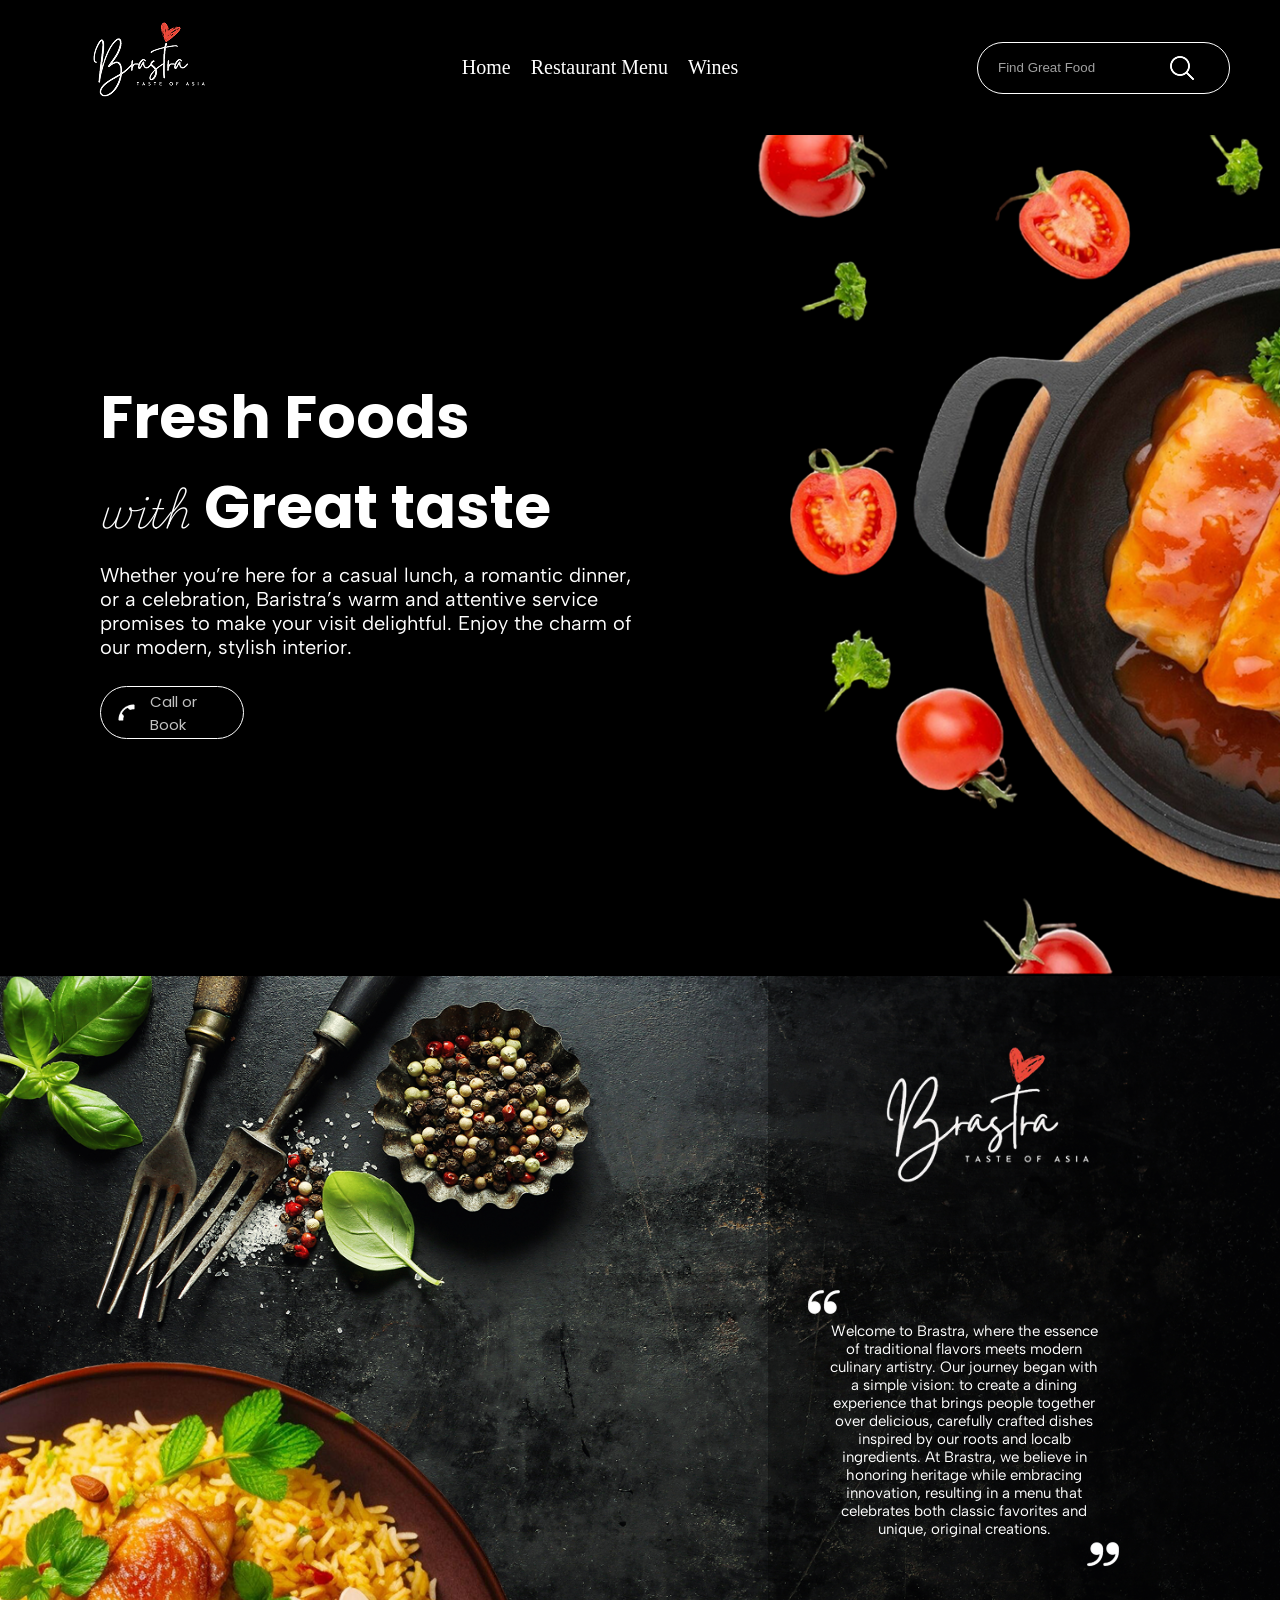
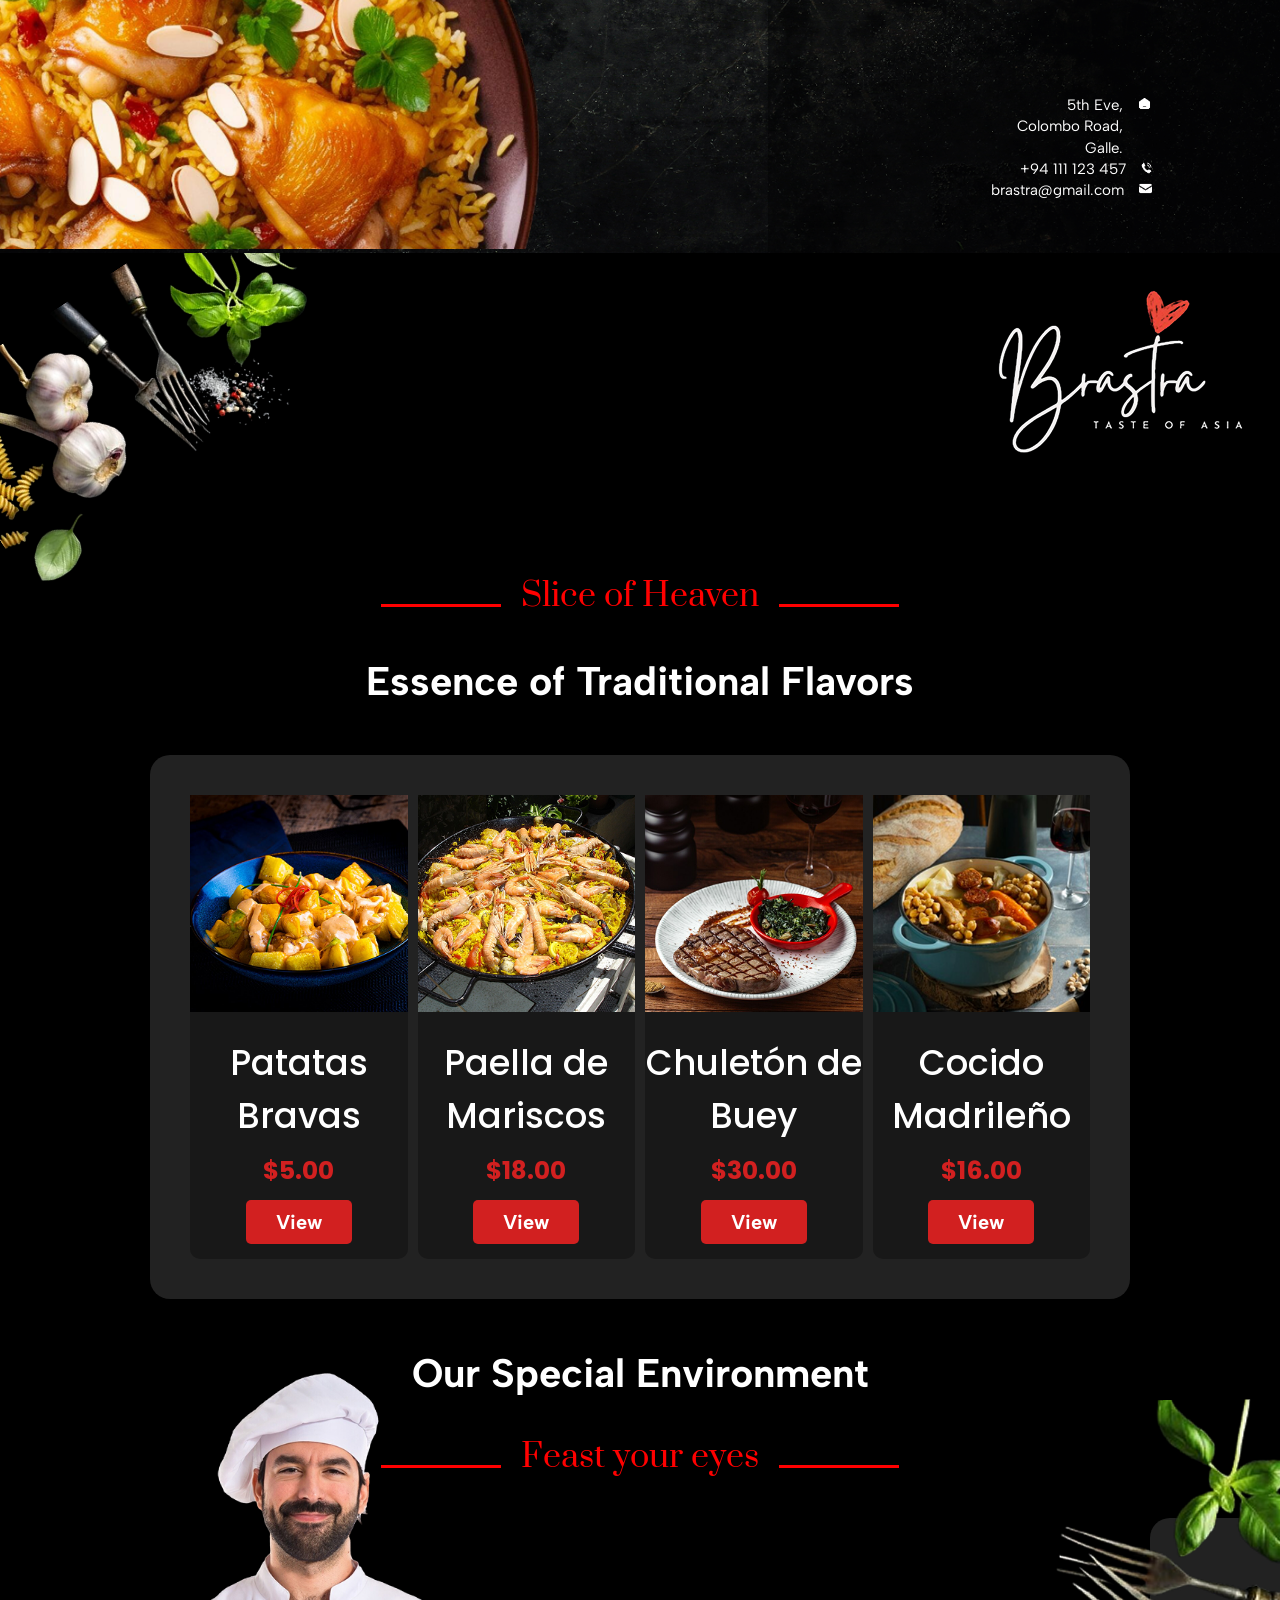
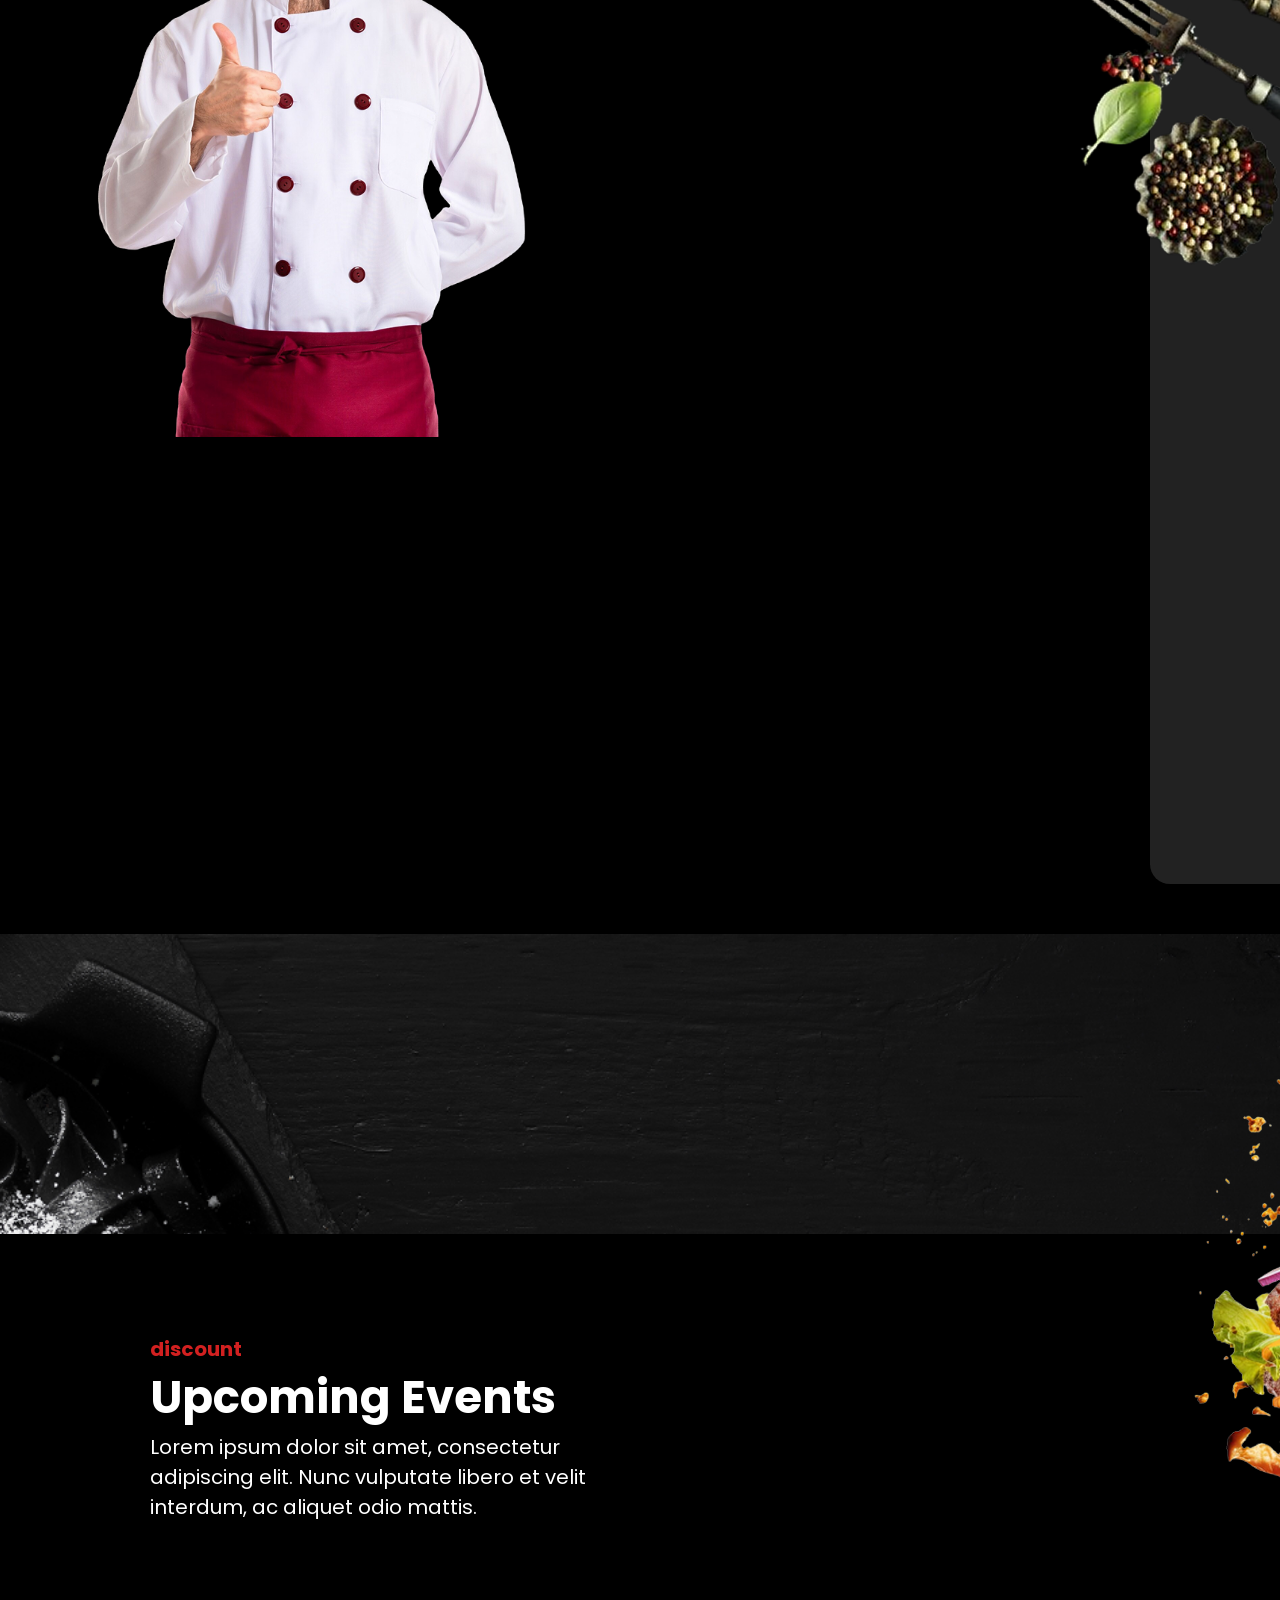
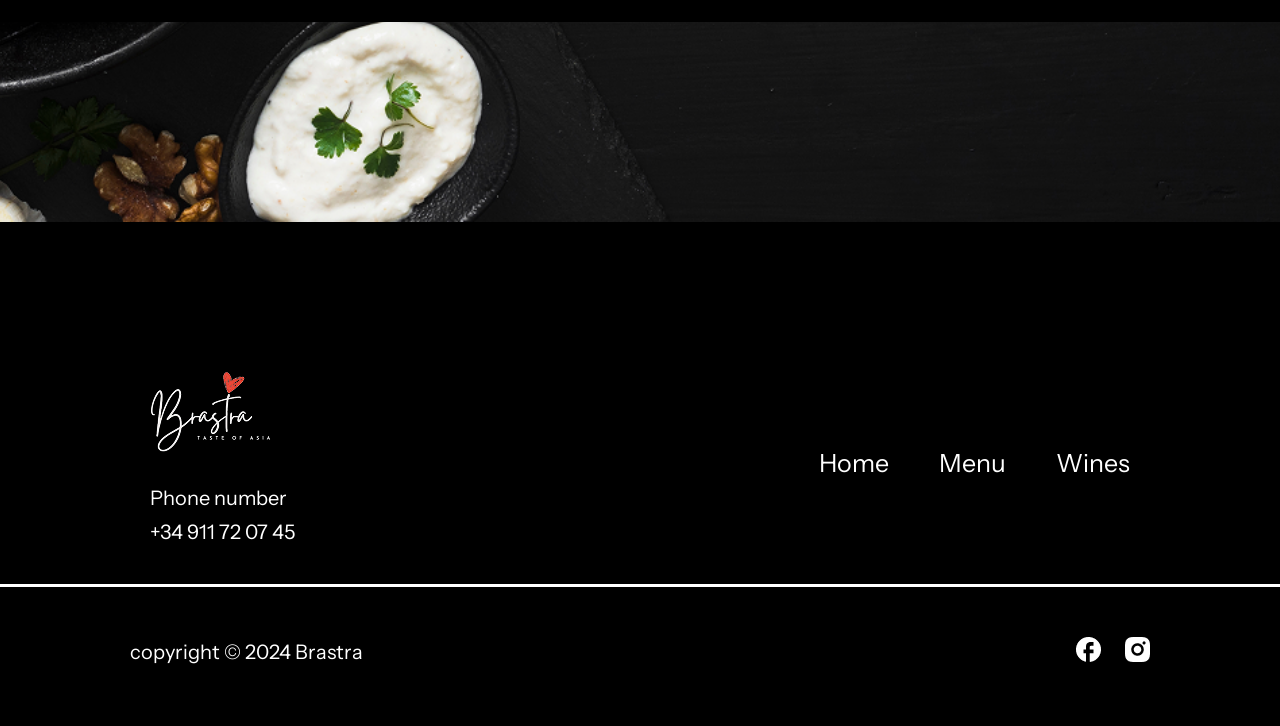
==== index.html @ cf6c3cc6 "4ftm" ====
<!DOCTYPE html>
<html lang="uk">

<head>
    <meta charset="UTF-8">
    <meta name="viewport" content="width=і, initial-scale=1.0">
    <link rel="preconnect" href="https://fonts.googleapis.com">
    <link rel="preconnect" href="https://fonts.gstatic.com" crossorigin>
    <link rel="preconnect" href="https://fonts.googleapis.com">
    <link rel="preconnect" href="https://fonts.gstatic.com" crossorigin>
    <link href="https://fonts.googleapis.com/css2?family=Playwrite+US+Trad:wght@100..400&display=swap" rel="stylesheet">
    <link
        href="https://fonts.googleapis.com/css2?family=Albert+Sans:ital,wght@0,100..900;1,100..900&family=Playwrite+US+Trad:wght@100..400&family=Poppins:ital,wght@0,100;0,200;0,300;0,400;0,500;0,600;0,700;0,800;0,900;1,100;1,200;1,300;1,400;1,500;1,600;1,700;1,800;1,900&display=swap"
        rel="stylesheet">
    <link rel="preconnect" href="https://fonts.googleapis.com">
    <link rel="preconnect" href="https://fonts.gstatic.com" crossorigin>
    <link href="https://fonts.googleapis.com/css2?family=Prata&display=swap" rel="stylesheet">
    <link rel="preconnect" href="https://fonts.googleapis.com">
    <link rel="preconnect" href="https://fonts.gstatic.com" crossorigin>
    <link href="https://fonts.googleapis.com/css2?family=Instrument+Sans:ital,wght@0,400..700;1,400..700&display=swap"
        rel="stylesheet">
    <link rel="stylesheet" href="stale/main.css">
    <title>Document</title>
</head>

<body>
    <div class="text-sm md:text-lg lg:text-4xl"></div>
    <header>
        <div class="header-box">
            <div class="header-logo">
                <a href="#"><img class="img" src="img/Brastra__2_-removebg-preview.1 1.png" alt="logo"> </a>
            </div>
            <div class="header-menu">
                <ul class="header-menu-list">
                    <li class="header-text"><a class="header-link" href="/index.html">Home</a></li>
                    <li class="header-text"><a class="header-link" href="/RestaurantMenu.html">Restaurant Menu</a></li>
                    <li class="header-text"><a class="header-link" href="/Wines.html">Wines</a></li>
                </ul>
            </div>
            <div class="">
                <div class="search-container">
                    <input type="text" class="search-input" placeholder="Find Great Food">
                    <button class="search-btn">
                        <img class="header-img" src="img/Search.png" alt="">
                </div>
            </div>
    </header>
    <section class="title-1">
        <div class="title-box">
            <div class="title-text">
                <h1 class="title-h">Fresh Foods
                    <br> <span class="span1 ">with</span> Great taste
                </h1>
                <p class="title-p">Whether you’re here for a casual lunch, a romantic dinner, or a celebration,
                    Baristra’s warm and attentive service promises to make your visit delightful. Enjoy the charm of our
                    modern, stylish interior. </p>
                <div class="title-btn">
                    <div class="title-bnt-1">
                        <img class="phon-img " src="img/Frame 12.png" alt="">
                        <a class="btn-link" href="#">Call or Book</a>
                    </div>
                </div>
            </div>
        </div>
    </section>
    <section class="title-2">
        <div class="title-full">
            <div class="title-img1">
                <img class="img-foto1" src="img/26bb7217-4c41-4205-9011-3e09e4242574 1.png" alt="">
            </div>
            <div class="title-text1">
                <div class="test">
                    <img class="img2" src="img/Brastra__2_-removebg-preview 2.png" alt="">
                    <div class="left-com">
                        <img class="img3" src="img/inverted-commas 1.png" alt="">
                    </div>
                    <p class="p3">Welcome to Brastra, where the essence <br> of traditional flavors meets modern <br>
                        culinary
                        artistry.
                        Our journey began with <br> a simple vision: to create a dining <br> experience that brings
                        people
                        together <br>
                        over
                        delicious, carefully crafted dishes <br> inspired by our roots and localb <br> ingredients. At
                        Brastra, we
                        believe
                        in <br> honoring heritage while embracing <br> innovation, resulting in a menu that <br>
                        celebrates both
                        classic
                        favorites and <br> unique, original creations.
                    </p>
                    <div class="rait-com">
                        <img class="img4" src="img/inverted-commas 2.png" alt="">
                    </div>
                </div>
                <div class="list-text-img">
                    <div class="link-li-box">
                        <div class="text-box">
                            <ul class="list-ul">
                                <li class="link-li">5th Eve,</li>
                                <li class="link-li">Colombo Road,</li>
                                <li class="link-li">Galle.</li>


                            </ul>
                        </div>
                        <div class="img-box"><img class="li-img" src="img/home (6) 1.png" alt="">


                        </div>
                    </div>
                    <div class="link-li-box1">
                        <div class="text-box1">
                            <ul class="list-ul1">
                                <li class="link-li">+94 111 123 457</li>
                            </ul>
                        </div>
                        <div class="img-box1"><img class="li-img" src="img/telephone-call (1) 1.png" alt="">
                        </div>
                    </div>
                    <div class="link-li-box2">
                        <div class="text-box2">
                            <ul class="list-ul2">
                                <li class="link-li">brastra@gmail.com</li>
                            </ul>
                        </div>
                        <div class="img-box2"><img class="li-img" src="img/email 1.png">
                        </div>
                    </div>
                </div>

            </div>
        </div>
        </div>
    </section>
    <section class="section2">
        <div class="top-img">
            <div class="left-img"><img class="img5" src="img/food-with-ingredients-removebg-preview 1.png" alt=""></div>
            <div class="rait-img"><img class="img6" src="img/Brastra__2_-removebg-preview 2.png" alt=""></div>
        </div>


        <div class="text-line">
            <div class="line1"></div>
            <div class="text-1">Slice of Heaven</div>
            <div class="line1"></div>
        </div>
        <h1 class="h2">Essence of Traditional Flavors</h1>
        <div class="box-full-manu">
            <div class="carts-1">
                <img class="cart-img" src="img/Menu Images.png" alt="">
                <p class="cart-p">Patatas Bravas</p>
                <p class="cart-pay">$5.00</p>
                <a class="cart-btn" href="RestaurantMenu.html">View</a>

            </div>
            <div class="carts-1">
                <img class="cart-img" src="img/image 20.png">
                <p class="cart-p">Paella de Mariscos</p>
                <p class="cart-pay">$18.00</p>
                <a class="cart-btn" href="RestaurantMenu.html">View</a>

            </div>
            <div class="carts-1">
                <img class="cart-img" src="img/image 28.png" alt="">
                <p class="cart-p">Chuletón de Buey</p>
                <p class="cart-pay">$30.00</p>
                <a class="cart-btn" href="RestaurantMenu.html">View</a>

            </div>
            <div class="carts-1">
                <img class="cart-img" src="img/image 24.png" alt="">
                <p class="cart-p">Cocido Madrileño</p>
                <p class="cart-pay">$16.00</p>
                <a class="cart-btn" href="RestaurantMenu.html">View</a>

            </div>
        </div>
    </section>
    <section class="section4">
        <h6 class="h2">Our Special Environment</h6>
        <div class="text-line">
            <div class="line1"></div>
            <div class="text-1">Feast your eyes</div>
            <div class="line1"></div>
        </div>
        <div class="box-text">
            <img class="img-1" src="img/Brastra__2_-removebg-preview 2 copy.png" alt="">
            <div class="close-1">
                <img class="img-1" src="img/fresh 1 (1).png" alt="">
            </div>
            <h3 class="text-h3">Fresh products</h3>
            <p class="text-p">These nutrients support <br> everything from immune function <br> to bone health.</p>
            <img class="img-1" src="img/chef 1.png" alt="">
            <h3 class="text-h3">Skilled Chefs</h3>
            <p class="text-p">excellent culinary skills, time <br> management expertise, the ability <br> to work</p>
            <img class="img-1" src="img/shopping-list 1.png " alt="">
            <h3 class="text-h3">Unique Recipes</h3>
            <p class="text-p">Having an extra visual element <br> around these items on your menu <br> will help attract
                your
                guest's</p>



        </div>
        <img class="posion-1" src="img/vintage-old-rustic-cutlery-dark-removebg-preview 1.png" alt="">
        <img class="posion-2" src="img/Rectangle 68.png" alt="">






    </section>
    <section class="section3">
        <div class="box-section3">
            <div class="text-box-3 ">
                <h4 class="h4">discount</h4>
                <h6 class="h6-1">Upcoming Events </h6>
                <p class="p4">Lorem ipsum dolor sit amet, consectetur adipiscing elit. Nunc vulputate libero et velit
                    interdum, ac aliquet odio mattis.</p>
            </div>
            <div class="img-box-3">
                <img class="img-3" src="img/Rectangle 72 (1).png" alt="">
            </div>
        </div>

    </section>
    <footer class="footer">
        <div class="footer-box">
            <div class="footer-logo">
                <img class="footer-img" src="img/Brastra__2_-removebg-preview 3 1.png" alt="">
                <p class="footer-p1">Phone number</p>
                <p class="footer-p1">+34 911 72 07 45</p>
            </div>
            <div class="footer-text">
                <ul class="footer-ul">
                    <li class="list-wine"><a href="index.html" class="footer-a">Home</a></li>
                    <li class="list-wine"><a href="RestaurantMenu.html" class="footer-a">Menu</a></li>
                    <li class="list-wine"><a href="Wines.html" class="footer-a">Wines</a></li>
                   
                </ul>
            </div>
        </div>
        <div class="footer-line"></div>
        <div class="footer-box-2">
            <div class="footer-text-2">
                <a class="footer-a-2" href="http://">copyright © 2024 Brastra</a>
            </div>
            <div class="footer-link">
                <a class="foto-link" href=""><img src="/img/Vector (3).png" alt=""></a>
                <a class="foto-link1" href=""><img src="/img/Vector (1).png" alt=""></a>
            </div>
        </div>

    </footer>
</body>

</html>
---- stale/main.css ----
* {
    margin: 0;
    padding: 0;
    box-sizing: border-box;
}


header {
    background-color: #000000;
    padding: 20px 50px;
}

.header-box {
    display: flex;
    justify-content: space-between;
    align-items: center;
}

.header-menu-list {
    display: flex;
    list-style: none;
    gap: 20px;
}

.header-link:hover {
    color: #D22020;
    text-decoration: underline;
    transition: all 0.5s ease;
}

.header-link {
    font-size: 20px;
    text-decoration: none;
    color: white;
    font-weight: regular;
}

.header-p {
    font-size: 20px;
    color: #C2C2C2;
    font-weight: medium;
    padding-top: 15px;
    padding-bottom: 15px;
    padding-left: 12px;
    padding-right: 90px;
}

.header-img {
    padding-right: 12px;
}

.header-btn {
    display: flex;
    align-items: center;
    border: 1px solid white;
    border-radius: 35px;
}

.title-1 {
    background-color: #000000;
    background-image: url(../img/view-tasty-food-arrangement\ 1.png);
    background-repeat: no-repeat;
    background-position: center right;
    background-size: contain;
    padding: 237px 100px;
}

.title-box {
    width: 50%;
}

.search-container {
    display: flex;
    align-items: center;
    background-color: #000000;
    border: 1px solid #ffffff;
    border-radius: 50px;
    padding: 10px 20px;
    width: 100%;
    max-width: 400px;
    box-sizing: border-box;
}


.search-input {
    background: transparent;
    border: none;
    color: #ffffff;
    outline: none;
    flex-grow: 1;
}

.search-input::placeholder {
    color: #a0a0a0;
}


.search-btn {
    background: none;
    border: none;
    color: #ffffff;
    cursor: pointer;
    display: flex;
    align-items: center;
    justify-content: center;
    padding: 0;
}

.title-bnt-1 {
    display: flex;
    align-items: center;
    padding: 5px 20px;
}







.title-btn {
    display: inline-block;
    border: 1px solid white;
    border-radius: 30px;
}




.title-2 {
    background-image: url(../img/vintage-old-rustic-cutlery-dark\ 1.png);
    background-repeat: no-repeat;
    background-size: cover;




}

.title-full {
    display: flex;
    justify-content: space-between;
    align-items: end;

}





.title-text1 {
    width: 40%;
    padding-right: 120px;
    background-color: #00000056
}

.test {
    padding: 40px;
    text-align: center;
}

.list-ul {
    text-align: right;

}




.link-li-box,
.link-li-box1,
.link-li-box2 {
    display: flex;
    justify-content: right;
    gap: 15px;
}


.text-line {
    display: flex;
    align-items: end;
    justify-content: center;
    gap: 20px;

}

.line1 {
    background-color: red;
    width: 120px;
    height: 3px;

}

.section2 {
    background-color: #000000;
}



.list-text-img {
    margin-top: 50px;
    margin-bottom: 50px;
}


.text-1 {
    color: red;
    font-size: 32px;
    font-family: Prata;
    font-weight: 400;
    line-height: 21px;
}

.top-img {
    display: flex;
    justify-content: space-between;
}

.h2 {
    color: white;
    font-size: 40px;
    font-family: "Albert Sans";
    font-weight: 700;
    text-align: center;
    padding-top: 50px;
    margin-bottom: 50px;
}

.box-full-manu {
    background-color: rgb(34, 34, 34);
    padding: 40px;
    display: grid;
    grid-template-columns: 1fr 1fr 1fr 1fr;
    gap: 10px;
    justify-content: center;
    margin-left: 150px;
    margin-right: 150px;
    border-radius: 20px;



}

.cart-img {
    width: 100%;
}

.carts-1 {
    background-color: #181818;
    text-align: center;
    border-radius: 10px;

}

.cart-p {
    font-size: 35px;
    color: white;
    font-family: Poppins;
    font-weight: 500;

    margin-top: 20px;
}

.cart-pay {
    font-size: 25px;
    color: #D22020;
    font-family: Poppins;
    font-weight: bold;

    margin-top: 10px;
}

.cart-btn {
    color: white;
    text-decoration: none;
    font-size: 20px;
    font-family: "Albert Sans";
    font-weight: bold;
    background-color: #D22020;
    padding: 10px 30px;
    margin-top: 10px;
    border-radius: 5px;
    display: inline-block;
    margin-bottom: 15px;

}


.box-text {
    background-color: rgb(34, 34, 34);
    display: inline-block;
    text-align: center;
    border-radius: 20px;
    padding-top: 15px;
    padding-bottom: 20px;
    padding-left: 150px;
    padding-right: 150px;
    margin-top: 50px;
    margin-left: 1150px;

}

.img-1 {
    margin-bottom: 10px;
}

.text-h3 {
    color: white;
    font-size: 30px;
    font-family: "Albert Sans";
    font-weight: bold;
    margin-bottom: 5px;

}

.text-p {
    font-size: 20px;
    color: white;
    font-family: c;
    font-weight: 100;
    padding-bottom: 35px;
}





.footer {
    background-color: #000000;
}

.footer-p1 {
    color: white;
    font-size: 20px;
    font-family: "Instrument Sans";
    font-weight: 400;
    padding-bottom: 10px;

}

.footer-box {
    display: flex;
    justify-content: space-between;
    align-items: center;
    padding-top: 150px;

}

.footer-ul {
    display: flex;
    gap: 50px;
    margin-right: 150px;
}

.footer-a {
    text-decoration: none;
    color: white;
    font-size: 25px;
    font-family: "Instrument Sans";
    font-weight: 400;
}

.footer-img {
    padding-bottom: 30px;
}

.footer-logo {
    margin-left: 150px;
}

.footer-line {
    width: 1650px;
    background-color: white;
    height: 3px;
    margin: 0 auto;
    margin-top: 30px;

}

.footer-box-2 {
    display: flex;
    justify-content: space-between;
    align-items: center;
    margin-top: 50px;
    padding-bottom: 60px;

}


.footer-a-2 {
    color: white;
    text-decoration: none;
    font-size: 20px;
    font-family: "Instrument Sans";
    font-weight: 400;
    margin-left: 130px;

}

.foto-link1 {
    margin-right: 130px;

}

.foto-link {
    margin-right: 20px;
}

.section4 {
    position: relative;
    background-color: #000000;
    top: 0;
    left: 0;
    padding-bottom: 50px;
}

.posion-1,
.posion-2 {
    position: absolute;

}

.posion-1 {
    top: 100px;
    right: 0;
}

.posion-2 {
    top: 0px;
    left: 40px;
    width: 40%;
}

.section3 {
    background-image: url(../img/delicious-black-pasta-dish-copy-space\ 2.png);
    padding-top: 300px;
    padding-bottom: 200px;
    background-position: center;
    background-repeat: no-repeat;
    background-size: cover;

}

.box-section3 {
    background-color: #000000;
    display: flex;
    justify-content: space-between;
    position: relative;
    padding-bottom: 100px;
    padding-top: 100px;

}

.h4 {
    font-size: 20px;
    font-family: Poppins;
    font-weight: bold;
    color: #D22020;
}

.h6-1 {
    color: white;
    font-family: Poppins;
    font-size: 45px;
    font-weight: bold;

}

.p4 {
    color: white;
    font-family: Poppins;
    font-size: 20px;
    font-weight: 400;

}

.text-box-3 {
    padding-left: 150px;
    width: 50%;

}

.img-3 {
    position: absolute;
    top: -191px;
    left: 1153px;
}

.section5 {
    background-color: #000000;
    padding-top: 50px;
    padding-bottom: 50px;

}

.h1-menu {
    color: white;
    font-size: 40px;
    font-family: Poppins;
    font-weight: bold;
    text-align: center;
}

.menu-div {
    background-color: #D22020;
    width: 60px;
    height: 3px;
}

.img-box-manu {
    display: flex;
    justify-content: center;
    align-items: center;
    gap: 10px;
    padding-bottom: 20px;

}

.manu-1 {
    display: flex;
    gap: 45px;

}


.manu-img-1 {
    width: 30%;

}


.manu-img-1>.img-4 {
    width: 100%;
}


.manu-text {
    flex: 1;
}

.section6 {
    background-color: #000000;
    padding-left: 200px;
    padding-right: 200px;
    padding-bottom: 50px;
}

.h6-2 {
    color: white;
    font-size: 15px;
    font-family: "Poppins";
    font-weight: 400;
    margin-right: 15px;
    white-space: nowrap;
    text-transform: uppercase;

}

.h6-3 {
    color: white;
    font-size: 35px;
    font-family: Poppins;
    font-weight: bold;




}

.p-prise {
    color: white;
    font-size: 12px;
    font-family: "Poppins";
    font-weight: 400;


}

.p-6 {
    color: white;
}

.h1-line {
    background-color: white;
    height: 2px;
    width: 50px;
}

.line-manu {

    border-bottom: 2px dotted white;


}

.line-manu-ha {
    display: flex;
    justify-content: center;
    align-items: center;
    gap: 10px;
    margin-bottom: 20px;
}

.full-text {
    display: flex;
    align-items: center;
    padding-bottom: 25px;
}

.flex-full-dox {
    display: flex;
    ;
    align-items: flex-start;

}

.img-6 {
    width: 10px;
}

.box-img-5 {
    margin-right: 20px;
    width: 100px;
}

.box-img-5>img {
    width: 100%;
}

.img-4 {
    width: 120%;
}

.section11 {
    background-image: url(../img/Group\ 1141.png);
    background-repeat: no-repeat;
    background-size: cover;
    background-position: center;
    width: 100%;

    display: flex;
    justify-content: center;
    align-items: center;

    min-height: 128vh;

}

.section11-content {
    text-align: center;
    color: white;



}

.h1-win {
    font-size: 70px;
    font-family: Aladin;
    font-weight: 400;

    margin-left: 100px;
    margin-top: 70px;
}

.h4-win {
    font-size: 30px;
    font-family: "Albert Sans";
    font-weight: 400;
    margin-left: 100px;
    margin-top: 20px;
}


.section12 {
    background-color: #000000;
    padding-top: 50px;
    padding-bottom: 50px;
}

.wine-link-list {
    display: flex;
    justify-content: center;
    gap: 70px;
    margin-top: 50px;
}

.wine-link {
    color: white;
    text-decoration: none;
    font-size: 25px;
    font-family: "Albert Sans";
    font-weight: 400;
}

.list-wine {
    list-style-type: none;
}


.wine-link:hover {
    color: #D22020;
    transition: all 0.5s ease;
}

.footer-a:hover {
    color: #D22020;
    transition: all 0.5s ease;
}


.section13 {
    background-color: black;
}

.section13-card,
.section13-card1 {
    display: flex;
    justify-content: center;
    gap: 60px;

}

.card-h3 {
    color: white;
    text-align: center;
    font-size: 32px;
    font-family: "Albert Sans";
    font-weight: 400;
    padding-top: 20px;

}

.card-p1 {
    color: white;
    font-size: 24px;
    font-weight: 400;
    font-family: "Albert Sans";
    text-align: center;
    padding-top: 20px;
    padding-bottom: 50px;



}



@media (max-width: 768px) {
    .title-h {
        color: white;
        font-size: 10px;
        margin-bottom: 2%;
        font-family: Poppins;
    }

    .section11 {
        background-image: url(../img/Group\ 1141.png);
        background-repeat: no-repeat;
        background-size: cover;
        background-position: center;
        width: 100%;}

        .title-p {
            color: white;
            font-size: 7px;
            margin-bottom: 10px;
            font-family: "Albert Sans";
        }

        .phon-img {
            width: 30%;
        }

        .p3 {
            color: white;
            font-size: 5px;
            font-family: "Albert Sans";

        }

        .link-li {
            color: white;
            display: flex;
            justify-content: end;
            font-size: 7px;
            padding-bottom: 3%;
            padding-left: 5%;
            font-family: "Albert Sans";


        }

        .li-img {
            width: 60%;
        }

        .left-com {
            text-align: left;
            width: 100%;
        }

        .rait-com {
            text-align: right;
            margin-bottom: 7%;
            width: 20%;
        }

        .img2 {
            width: 20%;
        }

        .img-foto1 {
            width: 0%;
        }

        .header-box {
            display: block;

        }

        .header-logo {
            display: flex;
            justify-content: center;
        }

        .header-link {
            font-size: 15px;
            text-decoration: none;
            color: white;
            font-weight: regular;



        }

        .header-menu-list {
            display: flex;
            list-style: none;
            gap: 3%;
            justify-content: center;
            margin-bottom: 5%;



        }

        .section13-card,
        .section13-card1 {
            display: block;
            text-align: center;




        }

        .search-container {
            display: flex;
            align-items: center;
            background-color: #000000;
            border: 1px solid #ffffff;
            border-radius: 50px;
            padding: 2% 5%;
            width: 100%;
            max-width: 400px;
            box-sizing: border-box;



        }

        .header-img {
            padding-right: 2%;
            width: 50%;
        }

        .search-input {
            background: transparent;
            border: none;
            color: #ffffff;
            outline: none;

        }

        .title-1 {
            padding: 6% 10%;
        }

        .span1 {
            font-size: 7px;
            font-family: "Playwrite US Traditional";

            font-family: "Playwrite US Trad", cursive;
            font-optical-sizing: auto;
            font-weight: 100;
            font-style: normal;
        }

        .btn-link {
            color: #C2C2C2;
            font-size: 10px;
            text-decoration: none;
            padding-left: 1%;
            font-family: Poppins;

        }

        .title-bnt-1 {
            display: flex;
            align-items: center;
            padding: 1% 1%;
        }

        .phon-img {
            width: 20%;
            padding-left: 1%;
        }

        .section6 {
            background-color: #000000;
            padding-left: 5%;
            padding-right: 10%;
            padding-bottom: 50px;

        }

        .wine-link {
            color: white;
            text-decoration: none;
            font-size: 10px;
            font-family: "Albert Sans";
            font-weight: 400;
        }

        .wine-link-list {
            display: flex;
            justify-content: center;
            gap: 5%;
            margin-top: 50px;
        }
        .footer-box {
    display: block;
    justify-content: space-between;
    align-items: center;
    padding-top: 150px;



    }
.footer-ul {
   text-align: center;
}
}



    @media (min-width: 768px) and (max-width:1024px) {
        .title-h {
            color: white;
            font-size: 30px;
            margin-bottom: 2%;
            font-family: Poppins;
        }

        .title-p {
            color: white;
            font-size: 10px;
            margin-bottom: 5%;
            font-family: "Albert Sans";
        }

        .span1 {
            font-size: 17px;
            font-family: "Playwrite US Traditional";

            font-family: "Playwrite US Trad", cursive;
            font-optical-sizing: auto;
            font-weight: 100;
            font-style: normal;
        }

        .btn-link {
            color: #C2C2C2;
            font-size: 10px;
            text-decoration: none;
            margin-left: 3%;
            margin-right: 1%;
            font-family: Poppins;

        }

        .title-bnt-1 {
            display: flex;
            align-items: center;
            padding: 2% 4%;
        }

        .phon-img {
            width: 30%;
        }

        .p3 {
            color: white;
            font-size: 7px;
            font-family: "Albert Sans";

        }

        .link-li {
            color: white;
            display: flex;
            justify-content: end;
            font-size: 10px;
            padding-bottom: 3px;
            font-family: "Albert Sans";


        }

        .li-img {
            width: 60%;
        }

        .left-com {
            text-align: left;
            width: 20%;
        }

        .rait-com {
            text-align: right;
            margin-bottom: 7%;

        }

        .img2 {
            width: 100%;
        }

        .img-foto1 {
            width: 80%;
        }




    }

    @media (min-width: 1024px) and (max-width: 1400px) {
        .title-h {
            color: white;
            font-size: 60px;
            margin-bottom: 2%;
            font-family: Poppins;
        }

        .title-p {
            color: white;
            font-size: 20px;
            margin-bottom: 5%;
            font-family: "Albert Sans";
        }

        .span1 {
            font-size: 40px;
            font-family: "Playwrite US Traditional";

            font-family: "Playwrite US Trad", cursive;
            font-optical-sizing: auto;
            font-weight: 100;
            font-style: normal;
        }

        .btn-link {
            color: #C2C2C2;
            font-size: 15px;
            text-decoration: none;
            margin-left: 3%;
            margin-right: 1%;
            font-family: Poppins;

        }

        .title-bnt-1 {
            display: flex;
            align-items: center;
            padding: 2% 4%;
        }

        .phon-img {
            width: 30%;
        }

        .p3 {
            color: white;
            font-size: 15px;
            font-family: "Albert Sans";

        }

        .link-li {
            color: white;
            display: flex;
            justify-content: end;
            font-size: 15px;
            padding-bottom: 3%;
            font-family: "Albert Sans";


        }

        .li-img {
            width: 60%;
        }

        .left-com {
            text-align: left;
            width: 10%;
        }

        .rait-com {
            text-align: right;
            margin-bottom: 10%;

        }

        .img2 {
            width: 100%;
        }

        .img-foto1 {
            width: 90%;
        }

    }

    @media (min-width: 1400px) {
        .title-h {
            color: white;
            font-size: 96px;
            margin-bottom: 2%;
            font-family: Poppins;
        }

        .title-p {
            color: white;
            font-size: 20px;
            margin-bottom: 29px;
            font-family: "Albert Sans";
        }

        .span1 {
            font-size: 69px;
            font-family: "Playwrite US Traditional";

            font-family: "Playwrite US Trad", cursive;
            font-optical-sizing: auto;
            font-weight: 100;
            font-style: normal;
        }

        .btn-link {
            color: #C2C2C2;
            font-size: 20px;
            text-decoration: none;
            margin-left: 32px;
            margin-right: 10px;
            font-family: Poppins;

        }

        .title-bnt-1 {
            display: flex;
            align-items: center;
            padding: 5px 20px;
        }

        .p3 {
            color: white;
            font-size: 24px;
            font-family: "Albert Sans";

        }

        .link-li {
            color: white;
            display: flex;
            justify-content: end;
            font-size: 20px;
            padding-bottom: 10px;
            font-family: "Albert Sans";


        }

        .left-com {
            text-align: left;
        }

        .rait-com {
            text-align: right;
            margin-bottom: 50px;
        }

        .img-foto1 {
            width: 100%;
        }


    }
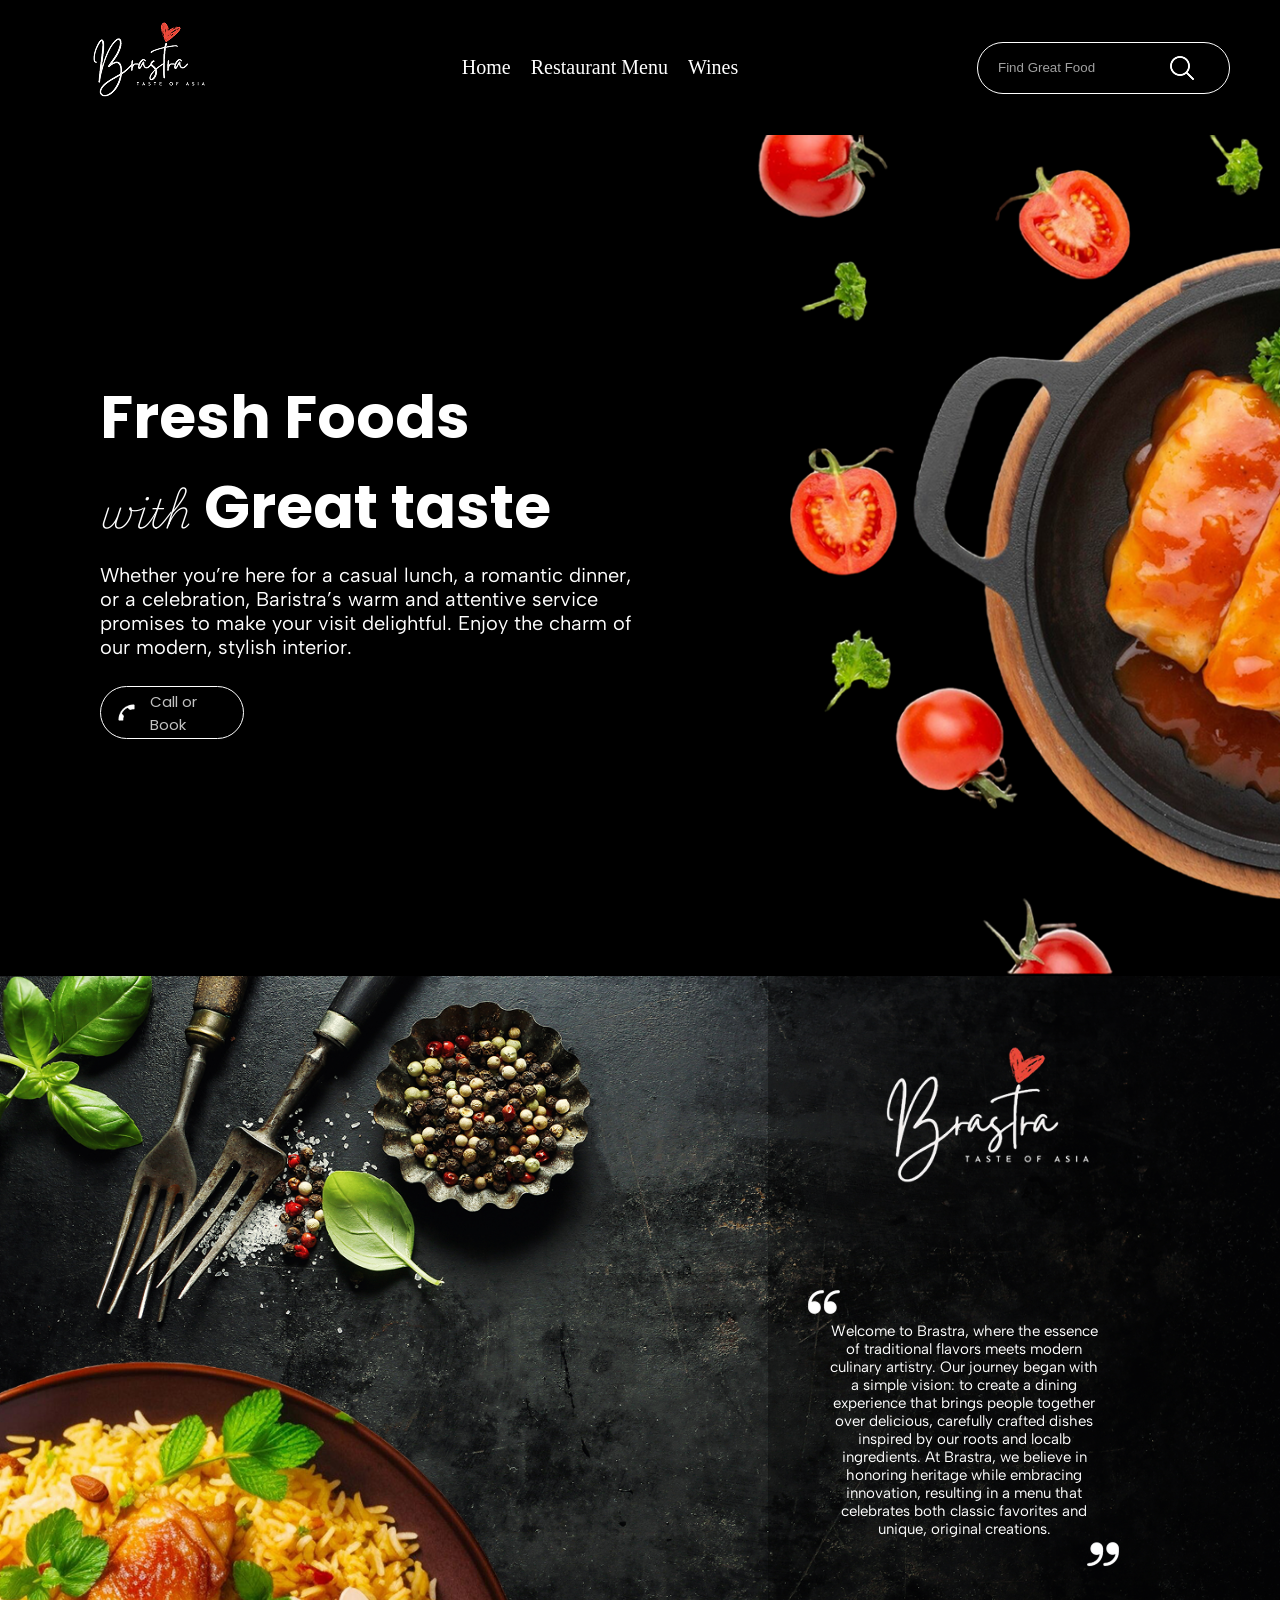
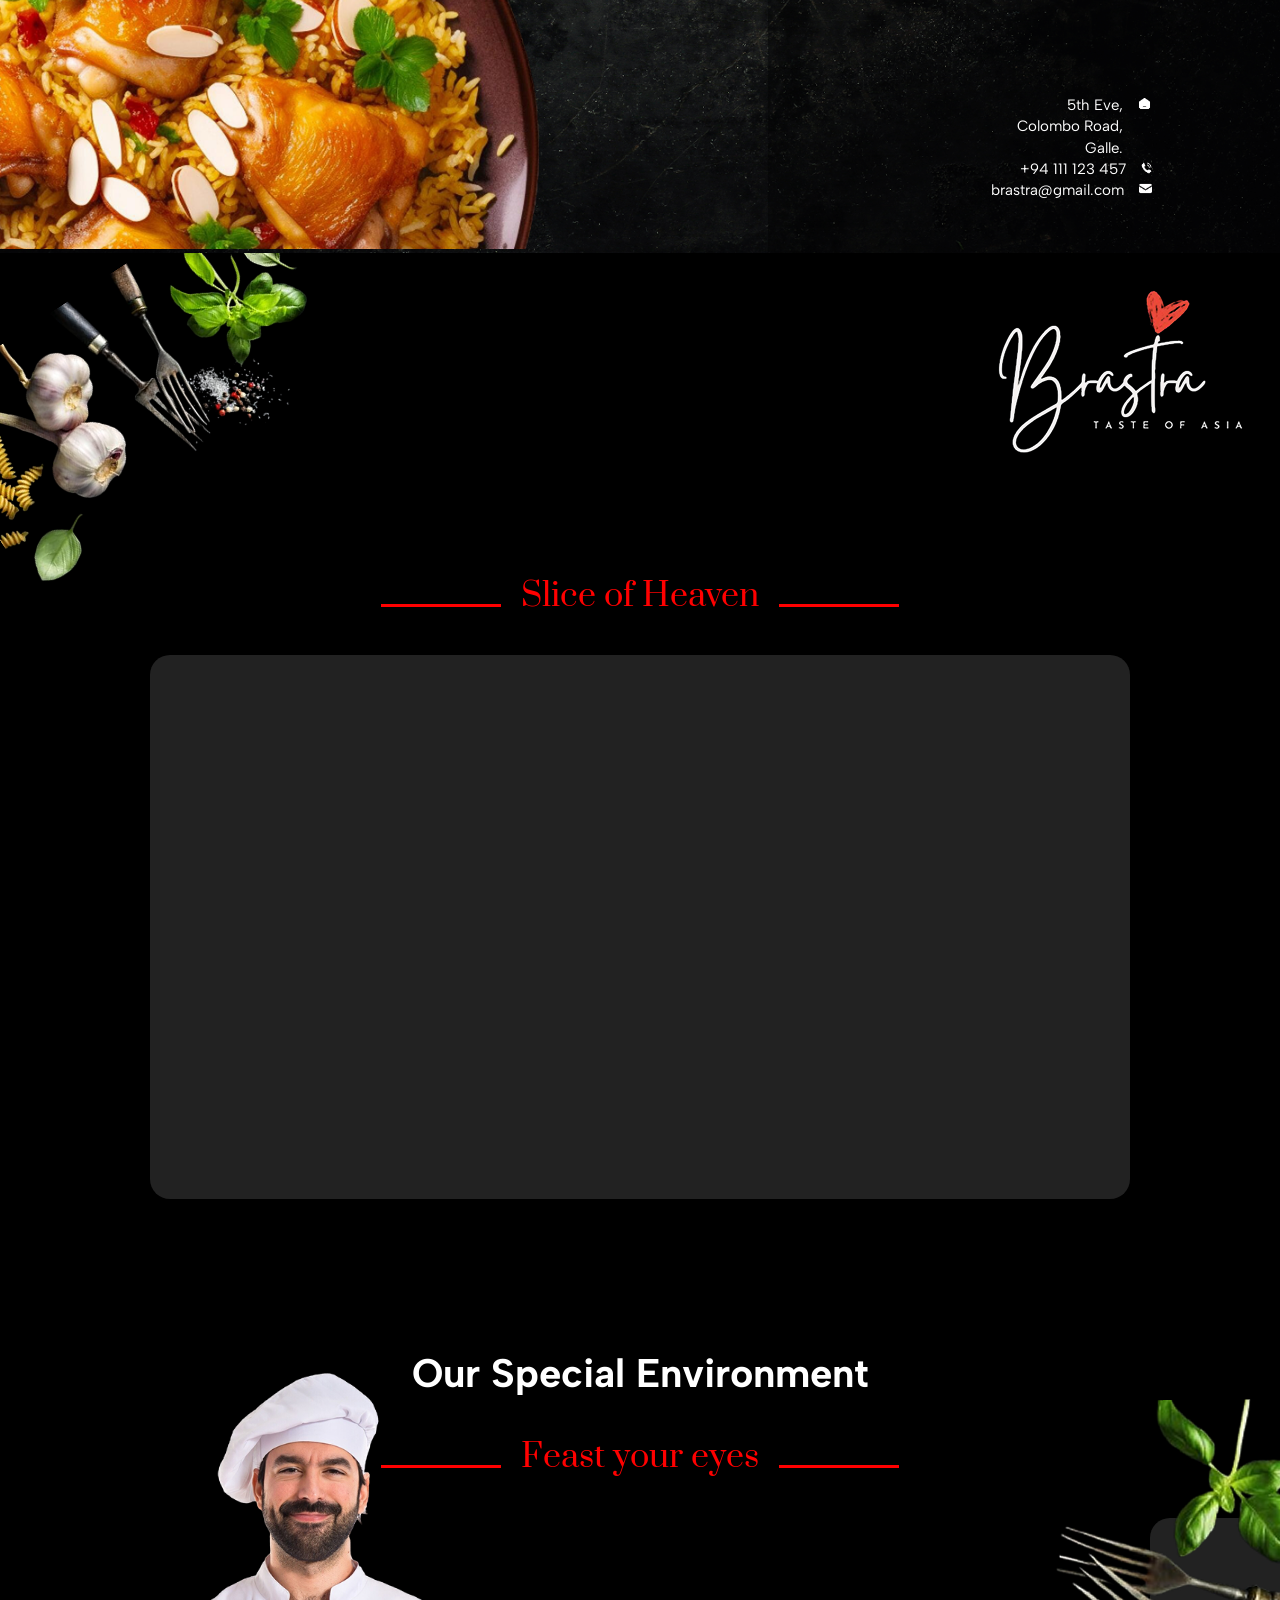
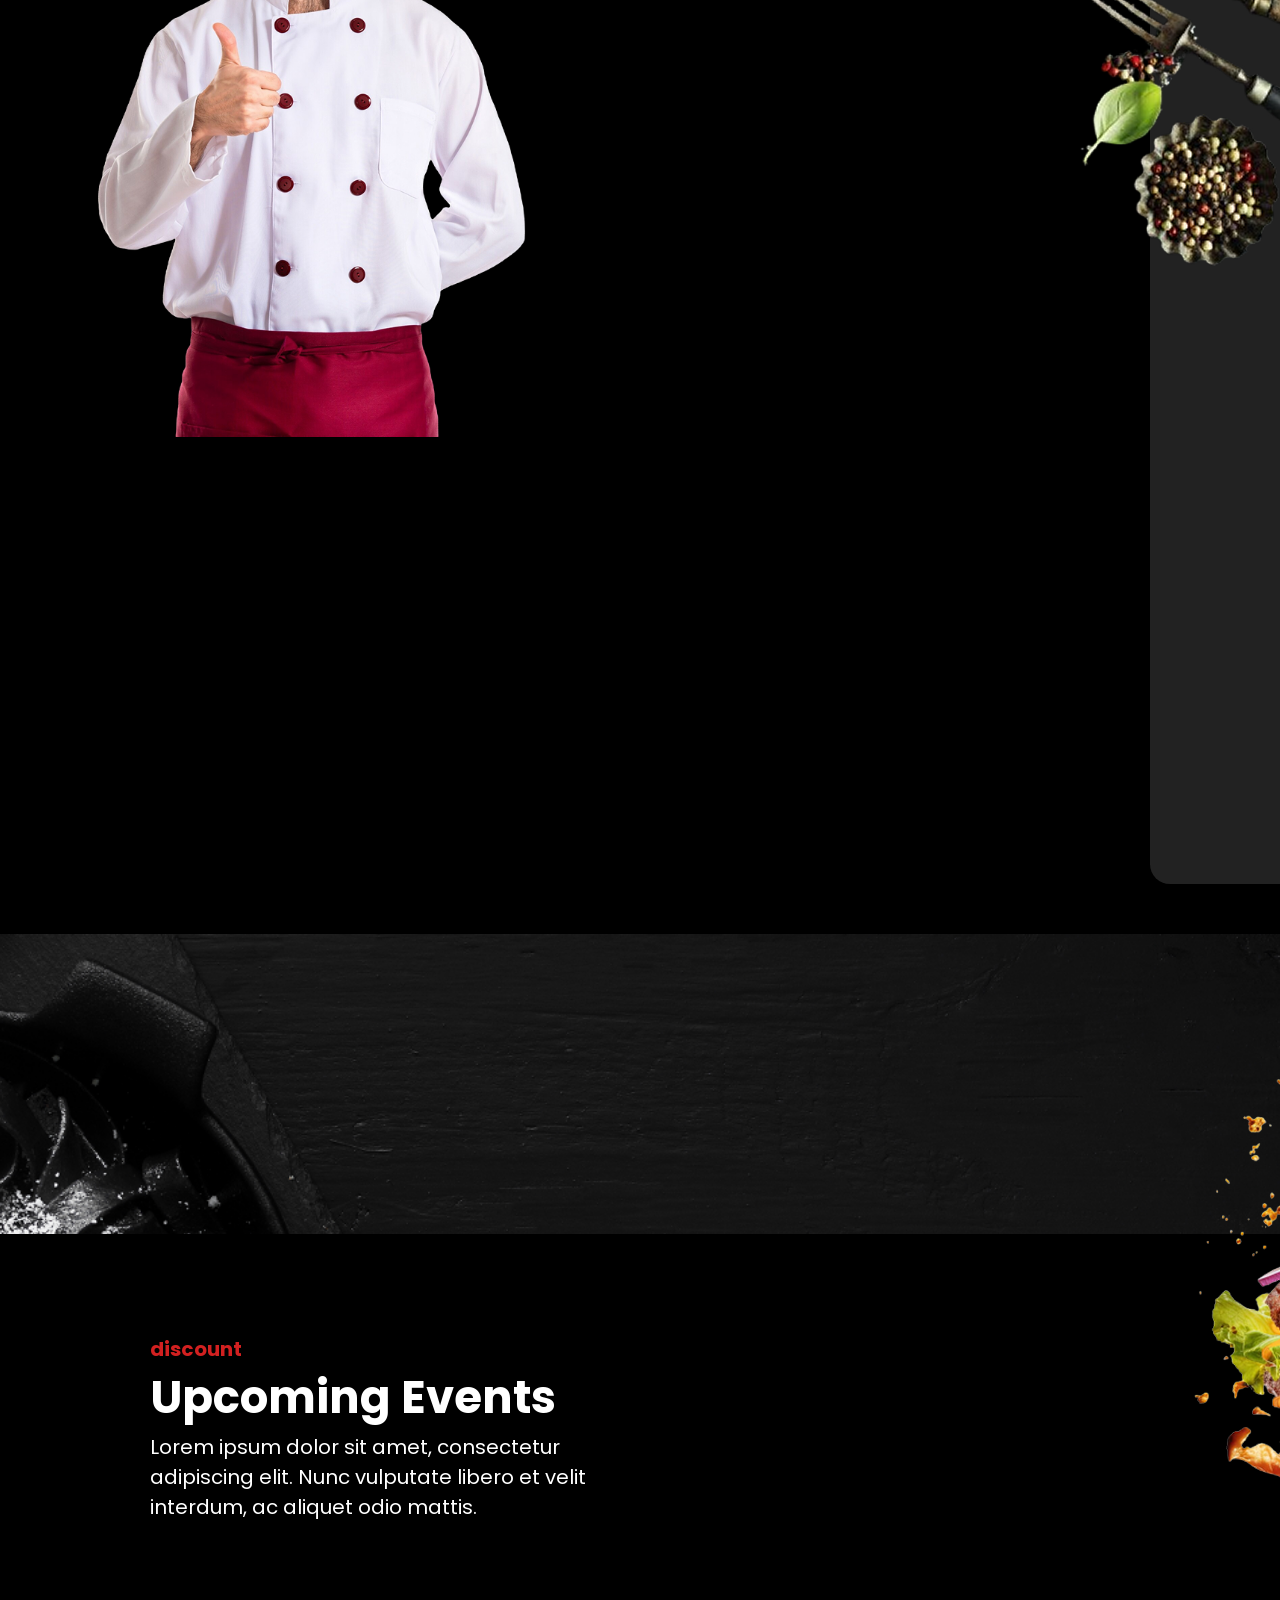
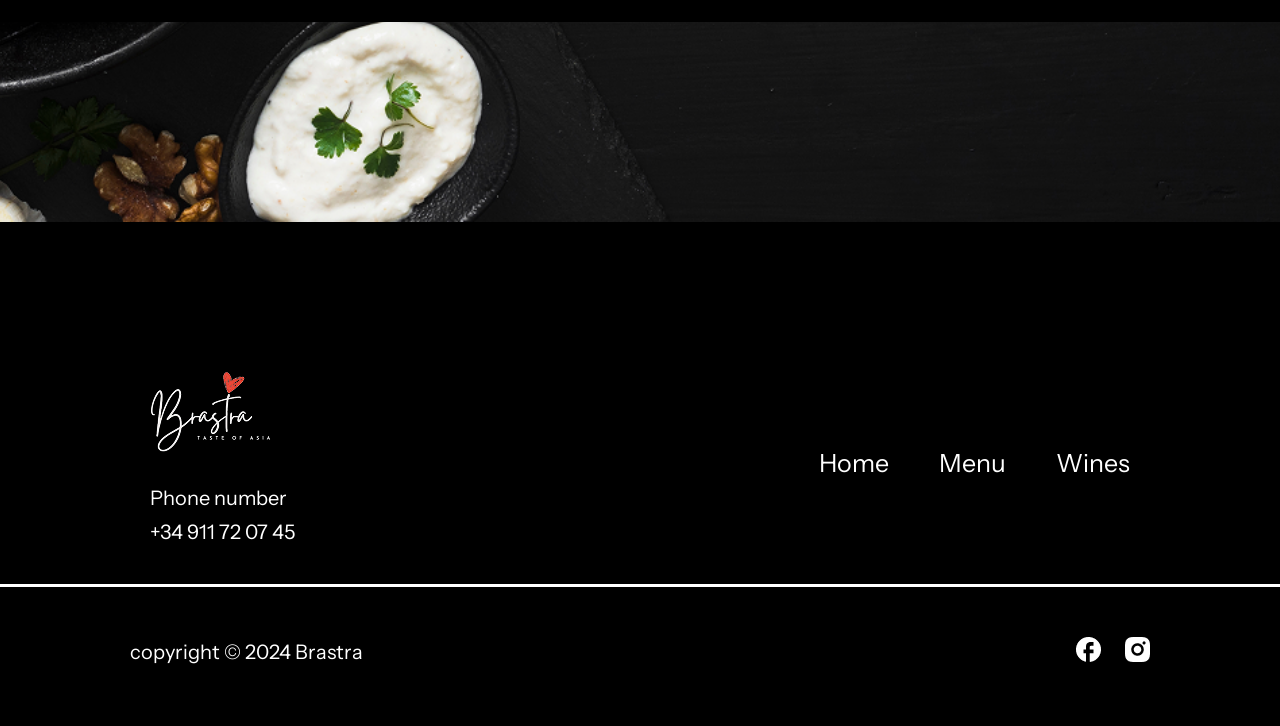
==== commit 25d6ea95: "commit29" ====
--- a/index.html
+++ b/index.html
@@ -28,7 +28,7 @@
     <header>
         <div class="header-box">
             <div class="header-logo">
-                <a href="#"><img class="img" src="img/Brastra__2_-removebg-preview.1 1.png" alt="logo"> </a>
+                <a href="index.html"><img class="img" src="img/Brastra__2_-removebg-preview.1 1.png" alt="logo"> </a>
             </div>
             <div class="header-menu">
                 <ul class="header-menu-list">
@@ -238,7 +238,7 @@
                     <li class="list-wine"><a href="index.html" class="footer-a">Home</a></li>
                     <li class="list-wine"><a href="RestaurantMenu.html" class="footer-a">Menu</a></li>
                     <li class="list-wine"><a href="Wines.html" class="footer-a">Wines</a></li>
-                   
+
                 </ul>
             </div>
         </div>
@@ -254,6 +254,7 @@
         </div>
 
     </footer>
+
 </body>
 
 </html>
--- a/stale/main.css
+++ b/stale/main.css
@@ -236,10 +236,30 @@
     margin-left: 150px;
     margin-right: 150px;
     border-radius: 20px;
-
-
-
-}
+    transform: translateY(-100px);
+    transition: all 1s cubic-bezier(0.16,1 0.3,1 );
+
+
+
+}
+/* Базовий стан карток: вони чекають скролу (сховані й опущені) */
+.carts-1 {
+    opacity: 0;
+    transform: translateY(50px);
+    transition: opacity 0.8s ease-out, transform 0.8s ease-out;
+}
+
+/* Клас, який додасть JavaScript, коли користувач побачить картку */
+.carts-1.visible {
+    opacity: 1;
+    transform: translateY(0);
+}
+
+/* Почергова затримка, щоб картки з'являлися гарно одна за одною */
+.carts-1.visible:nth-child(1) { transition-delay: 0.1s; }
+.carts-1.visible:nth-child(2) { transition-delay: 0.3s; }
+.carts-1.visible:nth-child(3) { transition-delay: 0.5s; }
+.carts-1.visible:nth-child(4) { transition-delay: 0.7s; }
 
 .cart-img {
     width: 100%;
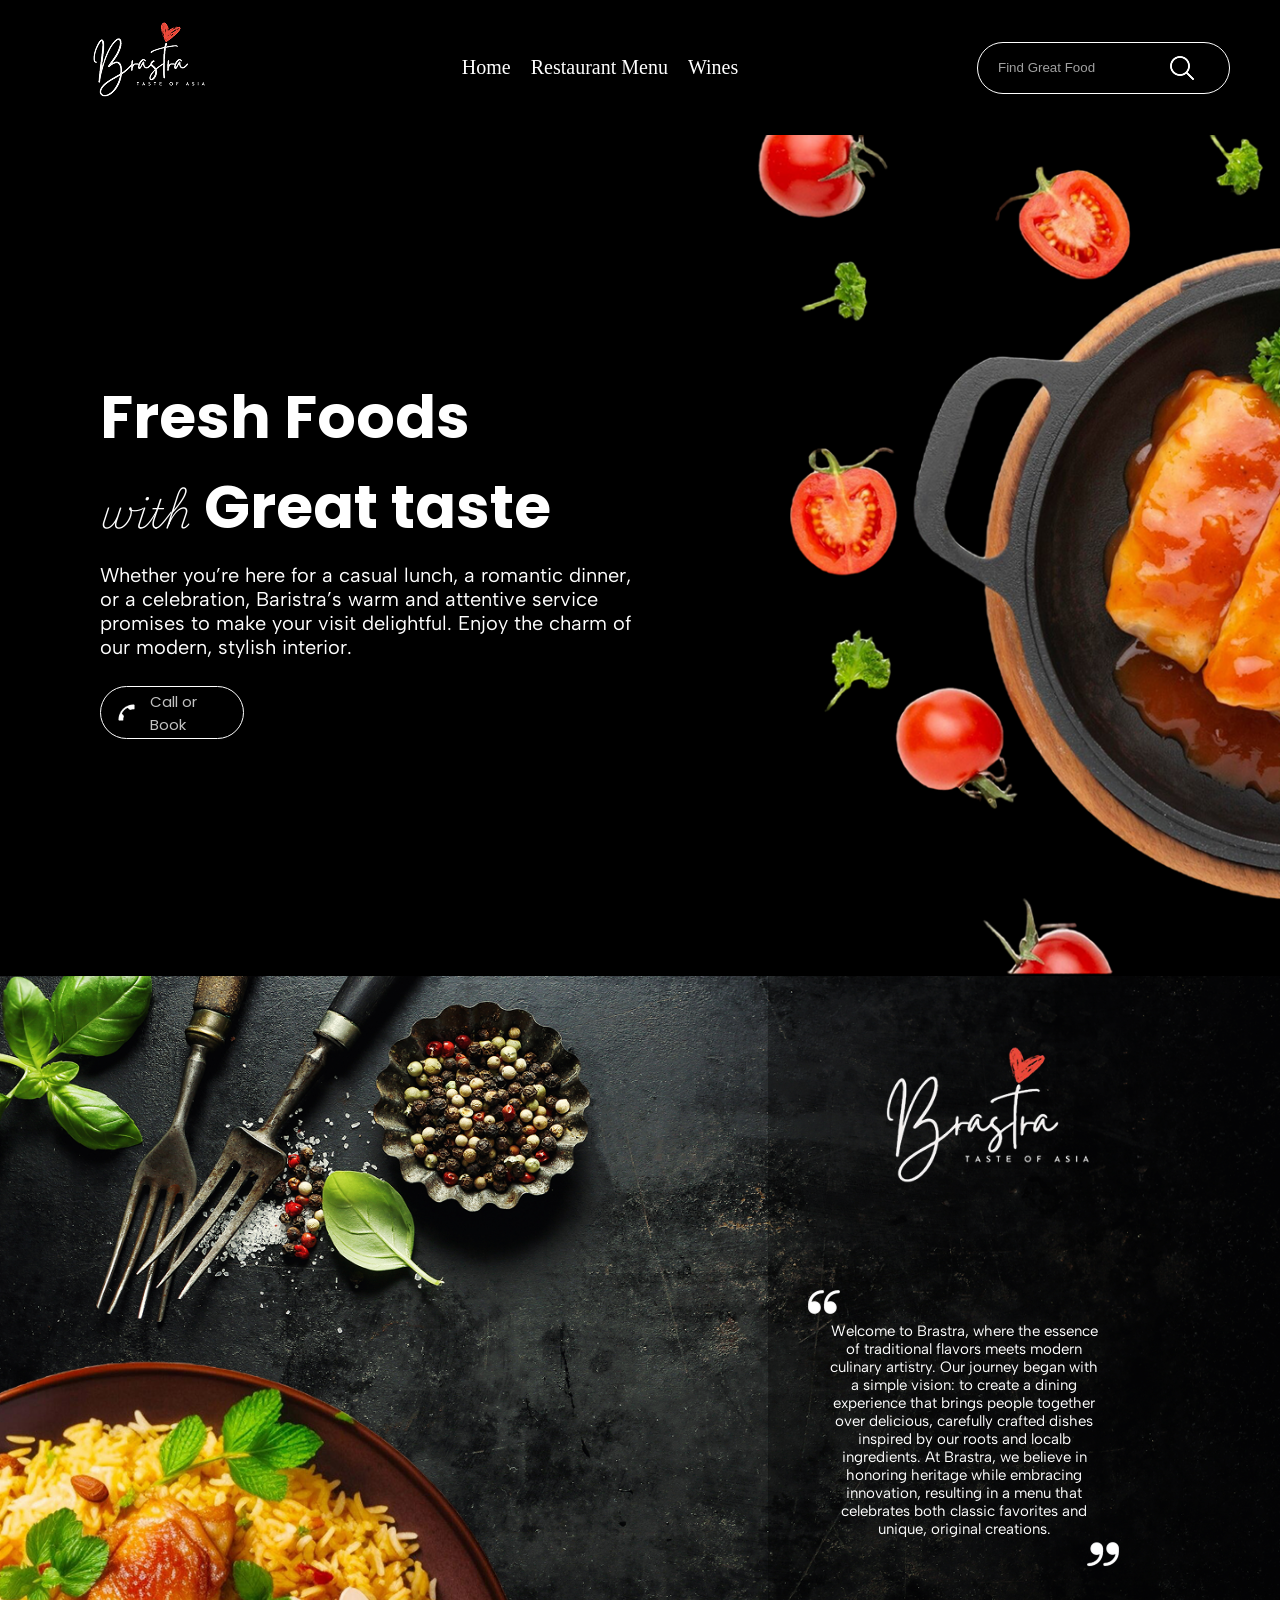
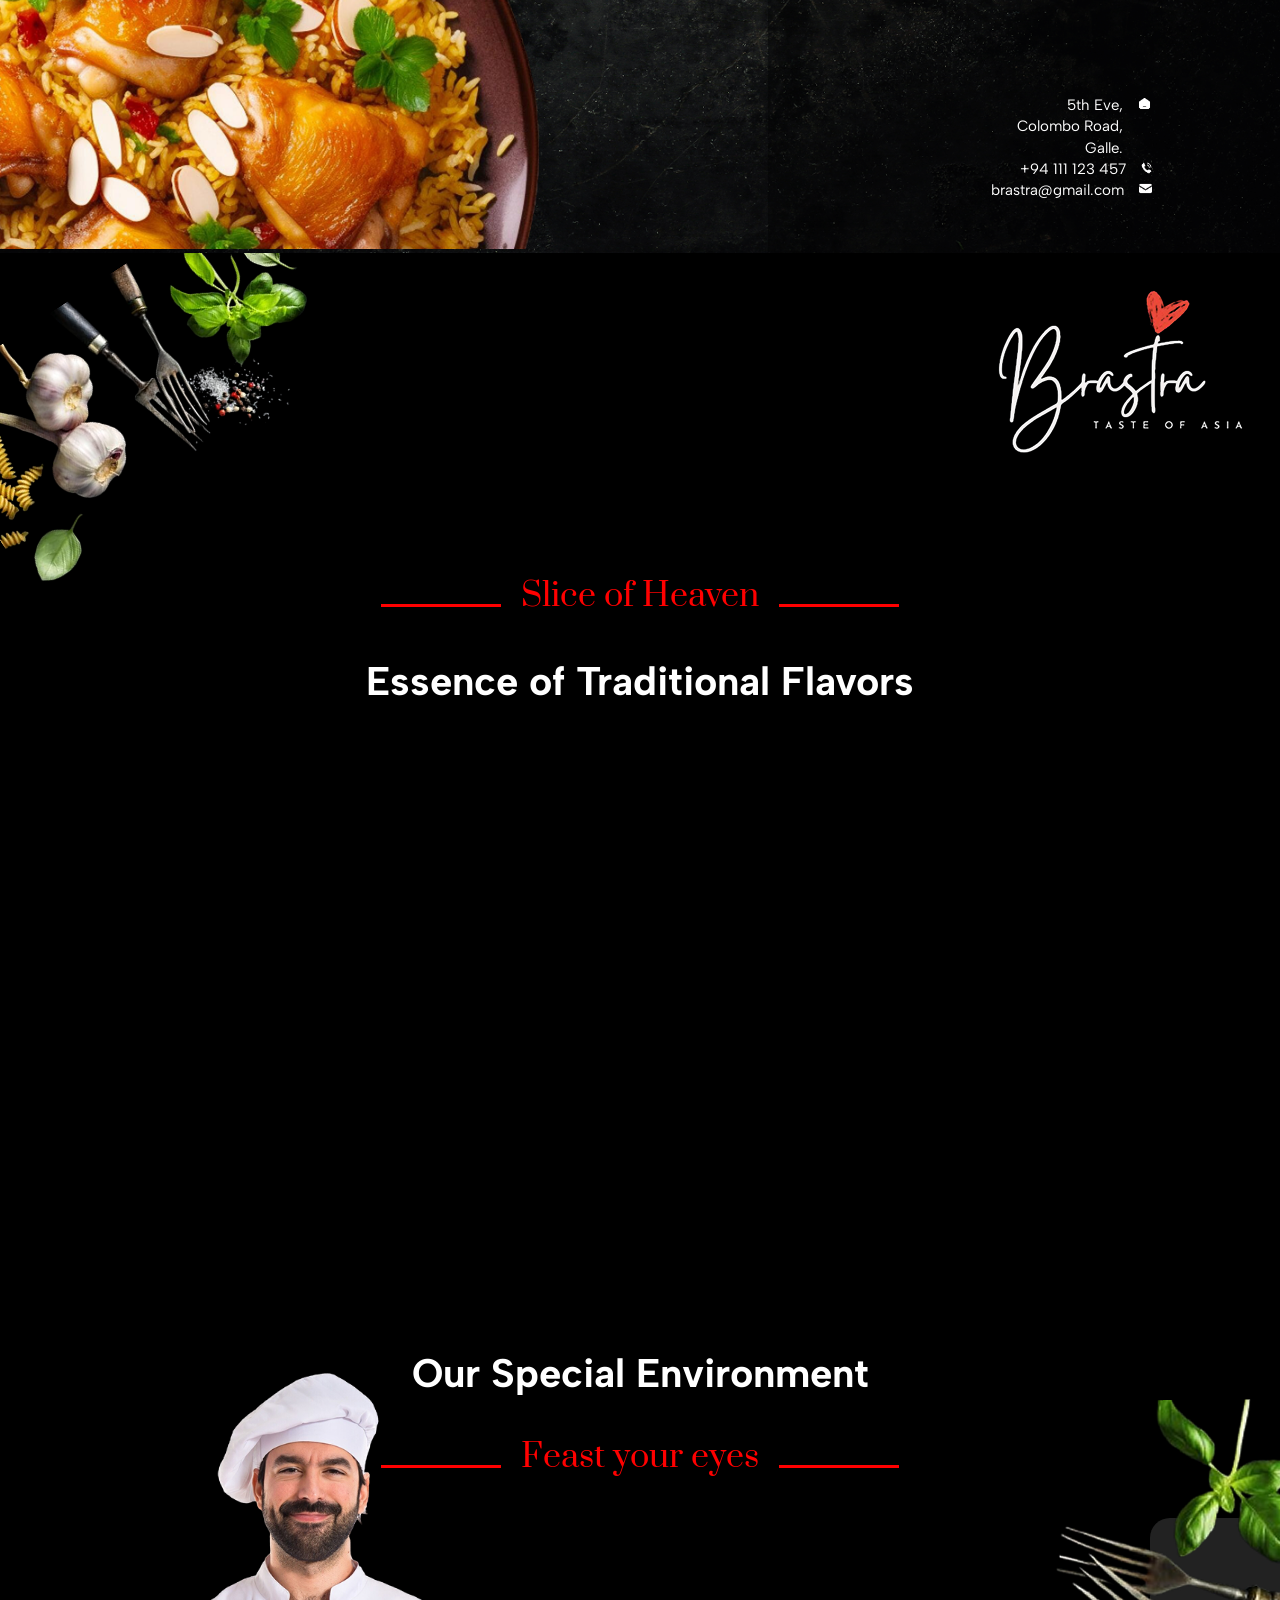
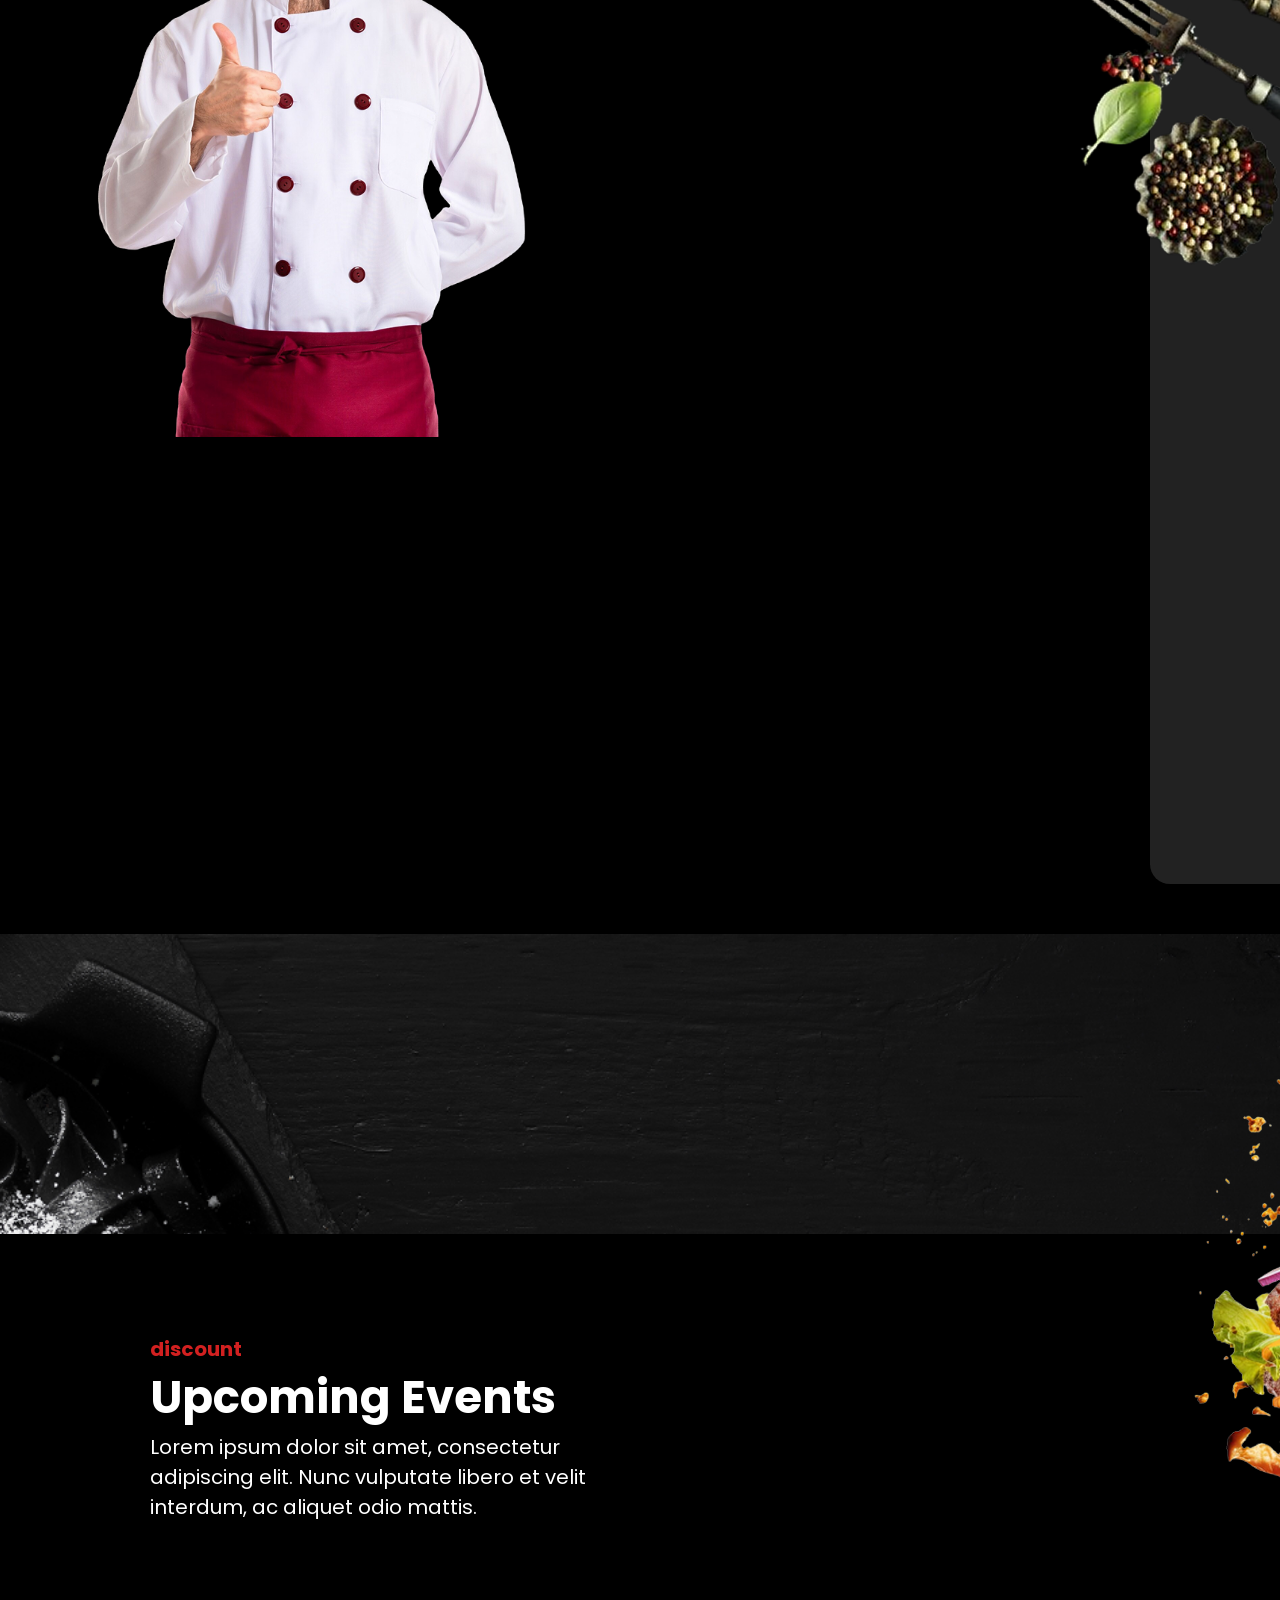
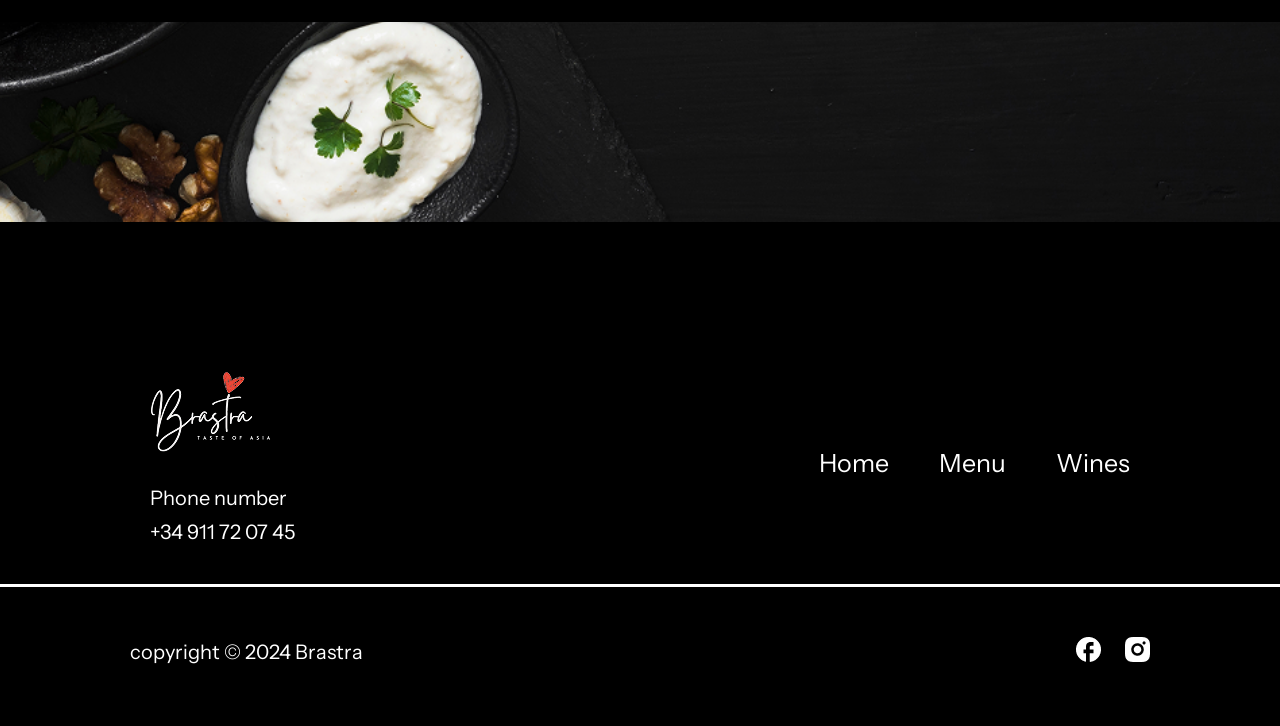
==== commit 3384bdf3: "revers edit" ====
--- a/index.html
+++ b/index.html
@@ -20,6 +20,7 @@
     <link href="https://fonts.googleapis.com/css2?family=Instrument+Sans:ital,wght@0,400..700;1,400..700&display=swap"
         rel="stylesheet">
     <link rel="stylesheet" href="stale/main.css">
+    <link rel="stylesheet" href="stale/home.css">
     <title>Document</title>
 </head>
 
--- a/stale/main.css
+++ b/stale/main.css
@@ -1,115 +1,115 @@
 * {
-    margin: 0;
-    padding: 0;
-    box-sizing: border-box;
+  margin: 0;
+  padding: 0;
+  box-sizing: border-box;
 }
 
 
 header {
-    background-color: #000000;
-    padding: 20px 50px;
+  background-color: #000000;
+  padding: 20px 50px;
 }
 
 .header-box {
-    display: flex;
-    justify-content: space-between;
-    align-items: center;
+  display: flex;
+  justify-content: space-between;
+  align-items: center;
 }
 
 .header-menu-list {
-    display: flex;
-    list-style: none;
-    gap: 20px;
+  display: flex;
+  list-style: none;
+  gap: 20px;
 }
 
 .header-link:hover {
-    color: #D22020;
-    text-decoration: underline;
-    transition: all 0.5s ease;
+  color: #D22020;
+  text-decoration: underline;
+  transition: all 0.5s ease;
 }
 
 .header-link {
-    font-size: 20px;
-    text-decoration: none;
-    color: white;
-    font-weight: regular;
+  font-size: 20px;
+  text-decoration: none;
+  color: white;
+  font-weight: regular;
 }
 
 .header-p {
-    font-size: 20px;
-    color: #C2C2C2;
-    font-weight: medium;
-    padding-top: 15px;
-    padding-bottom: 15px;
-    padding-left: 12px;
-    padding-right: 90px;
+  font-size: 20px;
+  color: #C2C2C2;
+  font-weight: medium;
+  padding-top: 15px;
+  padding-bottom: 15px;
+  padding-left: 12px;
+  padding-right: 90px;
 }
 
 .header-img {
-    padding-right: 12px;
+  padding-right: 12px;
 }
 
 .header-btn {
-    display: flex;
-    align-items: center;
-    border: 1px solid white;
-    border-radius: 35px;
+  display: flex;
+  align-items: center;
+  border: 1px solid white;
+  border-radius: 35px;
 }
 
 .title-1 {
-    background-color: #000000;
-    background-image: url(../img/view-tasty-food-arrangement\ 1.png);
-    background-repeat: no-repeat;
-    background-position: center right;
-    background-size: contain;
-    padding: 237px 100px;
+  background-color: #000000;
+  background-image: url(../img/view-tasty-food-arrangement\ 1.png);
+  background-repeat: no-repeat;
+  background-position: center right;
+  background-size: contain;
+  padding: 237px 100px;
 }
 
 .title-box {
-    width: 50%;
+  width: 50%;
 }
 
 .search-container {
-    display: flex;
-    align-items: center;
-    background-color: #000000;
-    border: 1px solid #ffffff;
-    border-radius: 50px;
-    padding: 10px 20px;
-    width: 100%;
-    max-width: 400px;
-    box-sizing: border-box;
+  display: flex;
+  align-items: center;
+  background-color: #000000;
+  border: 1px solid #ffffff;
+  border-radius: 50px;
+  padding: 10px 20px;
+  width: 100%;
+  max-width: 400px;
+  box-sizing: border-box;
 }
 
 
 .search-input {
-    background: transparent;
-    border: none;
-    color: #ffffff;
-    outline: none;
-    flex-grow: 1;
+  background: transparent;
+  border: none;
+  color: #ffffff;
+  outline: none;
+  flex-grow: 1;
 }
 
 .search-input::placeholder {
-    color: #a0a0a0;
+  color: #a0a0a0;
 }
 
 
 .search-btn {
-    background: none;
-    border: none;
-    color: #ffffff;
-    cursor: pointer;
-    display: flex;
-    align-items: center;
-    justify-content: center;
-    padding: 0;
+  background: none;
+  border: none;
+  color: #ffffff;
+  cursor: pointer;
+  display: flex;
+  align-items: center;
+  justify-content: center;
+  padding: 0;
 }
 
 .title-bnt-1 {
-    display: flex;
-    align-items: center;
-    padding: 5px 20px;
+  display: flex;
+  align-items: center;
+  padding: 5px 20px;
 }
 
 
@@ -119,18 +119,18 @@
 
 
 .title-btn {
-    display: inline-block;
-    border: 1px solid white;
-    border-radius: 30px;
+  display: inline-block;
+  border: 1px solid white;
+  border-radius: 30px;
 }
 
 
 
 
 .title-2 {
-    background-image: url(../img/vintage-old-rustic-cutlery-dark\ 1.png);
-    background-repeat: no-repeat;
-    background-size: cover;
+  background-image: url(../img/vintage-old-rustic-cutlery-dark\ 1.png);
+  background-repeat: no-repeat;
+  background-size: cover;
 
 
 
@@ -138,9 +138,9 @@
 }
 
 .title-full {
-    display: flex;
-    justify-content: space-between;
-    align-items: end;
+  display: flex;
+  justify-content: space-between;
+  align-items: end;
 
 }
 
@@ -149,18 +149,18 @@
 
 
 .title-text1 {
-    width: 40%;
-    padding-right: 120px;
-    background-color: #00000056
+  width: 40%;
+  padding-right: 120px;
+  background-color: #00000056
 }
 
 .test {
-    padding: 40px;
-    text-align: center;
+  padding: 40px;
+  text-align: center;
 }
 
 .list-ul {
-    text-align: right;
+  text-align: right;
 
 }
 
@@ -170,63 +170,74 @@
 .link-li-box,
 .link-li-box1,
 .link-li-box2 {
-    display: flex;
-    justify-content: right;
-    gap: 15px;
+  display: flex;
+  justify-content: right;
+  gap: 15px;
 }
 
 
 .text-line {
-    display: flex;
-    align-items: end;
-    justify-content: center;
-    gap: 20px;
+  display: flex;
+  align-items: end;
+  justify-content: center;
+  gap: 20px;
 
 }
 
 .line1 {
-    background-color: red;
-    width: 120px;
-    height: 3px;
+  background-color: red;
+  width: 120px;
+  height: 3px;
 
 }
 
 .section2 {
-    background-color: #000000;
+  background-color: #000000;
 }
 
 
 
 .list-text-img {
-    margin-top: 50px;
-    margin-bottom: 50px;
+  margin-top: 50px;
+  margin-bottom: 50px;
 }
 
 
 .text-1 {
-    color: red;
-    font-size: 32px;
-    font-family: Prata;
-    font-weight: 400;
-    line-height: 21px;
+  color: red;
+  font-size: 32px;
+  font-family: Prata;
+  font-weight: 400;
+  line-height: 21px;
 }
 
 .top-img {
-    display: flex;
-    justify-content: space-between;
+  display: flex;
+  justify-content: space-between;
 }
 
 .h2 {
-    color: white;
-    font-size: 40px;
-    font-family: "Albert Sans";
-    font-weight: 700;
-    text-align: center;
-    padding-top: 50px;
-    margin-bottom: 50px;
+  color: white;
+  font-size: 40px;
+  font-family: "Albert Sans";
+  font-weight: 700;
+  text-align: center;
+  padding-top: 50px;
+  margin-bottom: 50px;
 }
 
 .box-full-manu {
+<<<<<<< HEAD
+  background-color: rgb(34, 34, 34);
+  padding: 40px;
+  display: grid;
+  grid-template-columns: 1fr 1fr 1fr 1fr;
+  gap: 10px;
+  justify-content: center;
+  margin-left: 150px;
+  margin-right: 150px;
+  border-radius: 20px;
+=======
     background-color: rgb(34, 34, 34);
     padding: 40px;
     display: grid;
@@ -238,6 +249,7 @@
     border-radius: 20px;
     transform: translateY(-100px);
     transition: all 1s cubic-bezier(0.16,1 0.3,1 );
+>>>>>>> 25d6ea9590237a144237b4c07cc0c4411de32e6b
 
 
 
@@ -262,83 +274,83 @@
 .carts-1.visible:nth-child(4) { transition-delay: 0.7s; }
 
 .cart-img {
-    width: 100%;
+  width: 100%;
 }
 
 .carts-1 {
-    background-color: #181818;
-    text-align: center;
-    border-radius: 10px;
+  background-color: #181818;
+  text-align: center;
+  border-radius: 10px;
 
 }
 
 .cart-p {
-    font-size: 35px;
-    color: white;
-    font-family: Poppins;
-    font-weight: 500;
-
-    margin-top: 20px;
+  font-size: 35px;
+  color: white;
+  font-family: Poppins;
+  font-weight: 500;
+
+  margin-top: 20px;
 }
 
 .cart-pay {
-    font-size: 25px;
-    color: #D22020;
-    font-family: Poppins;
-    font-weight: bold;
-
-    margin-top: 10px;
+  font-size: 25px;
+  color: #D22020;
+  font-family: Poppins;
+  font-weight: bold;
+
+  margin-top: 10px;
 }
 
 .cart-btn {
-    color: white;
-    text-decoration: none;
-    font-size: 20px;
-    font-family: "Albert Sans";
-    font-weight: bold;
-    background-color: #D22020;
-    padding: 10px 30px;
-    margin-top: 10px;
-    border-radius: 5px;
-    display: inline-block;
-    margin-bottom: 15px;
+  color: white;
+  text-decoration: none;
+  font-size: 20px;
+  font-family: "Albert Sans";
+  font-weight: bold;
+  background-color: #D22020;
+  padding: 10px 30px;
+  margin-top: 10px;
+  border-radius: 5px;
+  display: inline-block;
+  margin-bottom: 15px;
 
 }
 
 
 .box-text {
-    background-color: rgb(34, 34, 34);
-    display: inline-block;
-    text-align: center;
-    border-radius: 20px;
-    padding-top: 15px;
-    padding-bottom: 20px;
-    padding-left: 150px;
-    padding-right: 150px;
-    margin-top: 50px;
-    margin-left: 1150px;
+  background-color: rgb(34, 34, 34);
+  display: inline-block;
+  text-align: center;
+  border-radius: 20px;
+  padding-top: 15px;
+  padding-bottom: 20px;
+  padding-left: 150px;
+  padding-right: 150px;
+  margin-top: 50px;
+  margin-left: 1150px;
 
 }
 
 .img-1 {
-    margin-bottom: 10px;
+  margin-bottom: 10px;
 }
 
 .text-h3 {
-    color: white;
-    font-size: 30px;
-    font-family: "Albert Sans";
-    font-weight: bold;
-    margin-bottom: 5px;
+  color: white;
+  font-size: 30px;
+  font-family: "Albert Sans";
+  font-weight: bold;
+  margin-bottom: 5px;
 
 }
 
 .text-p {
-    font-size: 20px;
-    color: white;
-    font-family: c;
-    font-weight: 100;
-    padding-bottom: 35px;
+  font-size: 20px;
+  color: white;
+  font-family: c;
+  font-weight: 100;
+  padding-bottom: 35px;
 }
 
 
@@ -346,620 +358,622 @@
 
 
 .footer {
-    background-color: #000000;
+  background-color: #000000;
 }
 
 .footer-p1 {
-    color: white;
-    font-size: 20px;
-    font-family: "Instrument Sans";
-    font-weight: 400;
-    padding-bottom: 10px;
+  color: white;
+  font-size: 20px;
+  font-family: "Instrument Sans";
+  font-weight: 400;
+  padding-bottom: 10px;
 
 }
 
 .footer-box {
-    display: flex;
-    justify-content: space-between;
-    align-items: center;
-    padding-top: 150px;
+  display: flex;
+  justify-content: space-between;
+  align-items: center;
+  padding-top: 150px;
 
 }
 
 .footer-ul {
-    display: flex;
-    gap: 50px;
-    margin-right: 150px;
+  display: flex;
+  gap: 50px;
+  margin-right: 150px;
 }
 
 .footer-a {
-    text-decoration: none;
-    color: white;
-    font-size: 25px;
-    font-family: "Instrument Sans";
-    font-weight: 400;
+  text-decoration: none;
+  color: white;
+  font-size: 25px;
+  font-family: "Instrument Sans";
+  font-weight: 400;
 }
 
 .footer-img {
-    padding-bottom: 30px;
+  padding-bottom: 30px;
 }
 
 .footer-logo {
-    margin-left: 150px;
+  margin-left: 150px;
 }
 
 .footer-line {
-    width: 1650px;
-    background-color: white;
-    height: 3px;
-    margin: 0 auto;
-    margin-top: 30px;
+  width: 1650px;
+  background-color: white;
+  height: 3px;
+  margin: 0 auto;
+  margin-top: 30px;
 
 }
 
 .footer-box-2 {
-    display: flex;
-    justify-content: space-between;
-    align-items: center;
-    margin-top: 50px;
-    padding-bottom: 60px;
+  display: flex;
+  justify-content: space-between;
+  align-items: center;
+  margin-top: 50px;
+  padding-bottom: 60px;
 
 }
 
 
 .footer-a-2 {
-    color: white;
-    text-decoration: none;
-    font-size: 20px;
-    font-family: "Instrument Sans";
-    font-weight: 400;
-    margin-left: 130px;
+  color: white;
+  text-decoration: none;
+  font-size: 20px;
+  font-family: "Instrument Sans";
+  font-weight: 400;
+  margin-left: 130px;
 
 }
 
 .foto-link1 {
-    margin-right: 130px;
+  margin-right: 130px;
 
 }
 
 .foto-link {
-    margin-right: 20px;
+  margin-right: 20px;
 }
 
 .section4 {
-    position: relative;
-    background-color: #000000;
-    top: 0;
-    left: 0;
-    padding-bottom: 50px;
+  position: relative;
+  background-color: #000000;
+  top: 0;
+  left: 0;
+  padding-bottom: 50px;
 }
 
 .posion-1,
 .posion-2 {
-    position: absolute;
+  position: absolute;
 
 }
 
 .posion-1 {
-    top: 100px;
-    right: 0;
+  top: 100px;
+  right: 0;
 }
 
 .posion-2 {
-    top: 0px;
-    left: 40px;
-    width: 40%;
+  top: 0px;
+  left: 40px;
+  width: 40%;
 }
 
 .section3 {
-    background-image: url(../img/delicious-black-pasta-dish-copy-space\ 2.png);
-    padding-top: 300px;
-    padding-bottom: 200px;
-    background-position: center;
-    background-repeat: no-repeat;
-    background-size: cover;
+  background-image: url(../img/delicious-black-pasta-dish-copy-space\ 2.png);
+  padding-top: 300px;
+  padding-bottom: 200px;
+  background-position: center;
+  background-repeat: no-repeat;
+  background-size: cover;
 
 }
 
 .box-section3 {
-    background-color: #000000;
-    display: flex;
-    justify-content: space-between;
-    position: relative;
-    padding-bottom: 100px;
-    padding-top: 100px;
+  background-color: #000000;
+  display: flex;
+  justify-content: space-between;
+  position: relative;
+  padding-bottom: 100px;
+  padding-top: 100px;
 
 }
 
 .h4 {
-    font-size: 20px;
+  font-size: 20px;
+  font-family: Poppins;
+  font-weight: bold;
+  color: #D22020;
+}
+
+.h6-1 {
+  color: white;
+  font-family: Poppins;
+  font-size: 45px;
+  font-weight: bold;
+
+}
+
+.p4 {
+  color: white;
+  font-family: Poppins;
+  font-size: 20px;
+  font-weight: 400;
+
+}
+
+.text-box-3 {
+  padding-left: 150px;
+  width: 50%;
+
+}
+
+.img-3 {
+  position: absolute;
+  top: -191px;
+  left: 1153px;
+}
+
+.section5 {
+  background-color: #000000;
+  padding-top: 50px;
+  padding-bottom: 50px;
+
+}
+
+.h1-menu {
+  color: white;
+  font-size: 40px;
+  font-family: Poppins;
+  font-weight: bold;
+  text-align: center;
+}
+
+.menu-div {
+  background-color: #D22020;
+  width: 60px;
+  height: 3px;
+}
+
+.img-box-manu {
+  display: flex;
+  justify-content: center;
+  align-items: center;
+  gap: 10px;
+  padding-bottom: 20px;
+
+}
+
+.manu-1 {
+  display: flex;
+  gap: 45px;
+
+}
+
+
+.manu-img-1 {
+  width: 30%;
+
+}
+
+
+.manu-img-1>.img-4 {
+  width: 100%;
+}
+
+
+.manu-text {
+  flex: 1;
+}
+
+.section6 {
+  background-color: #000000;
+  padding-left: 200px;
+  padding-right: 200px;
+  padding-bottom: 50px;
+}
+
+.h6-2 {
+  color: white;
+  font-size: 15px;
+  font-family: "Poppins";
+  font-weight: 400;
+  margin-right: 15px;
+  white-space: nowrap;
+  text-transform: uppercase;
+
+}
+
+.h6-3 {
+  color: white;
+  font-size: 35px;
+  font-family: Poppins;
+  font-weight: bold;
+
+
+
+
+}
+
+.p-prise {
+  color: white;
+  font-size: 12px;
+  font-family: "Poppins";
+  font-weight: 400;
+
+
+}
+
+.p-6 {
+  color: white;
+}
+
+.h1-line {
+  background-color: white;
+  height: 2px;
+  width: 50px;
+}
+
+.line-manu {
+
+  border-bottom: 2px dotted white;
+
+
+}
+
+.line-manu-ha {
+  display: flex;
+  justify-content: center;
+  align-items: center;
+  gap: 10px;
+  margin-bottom: 20px;
+}
+
+.full-text {
+  display: flex;
+  align-items: center;
+  padding-bottom: 25px;
+}
+
+.flex-full-dox {
+  display: flex;
+  ;
+  align-items: flex-start;
+
+}
+
+.img-6 {
+  width: 10px;
+}
+
+.box-img-5 {
+  margin-right: 20px;
+  width: 100px;
+}
+
+.box-img-5>img {
+  width: 100%;
+}
+
+.img-4 {
+  width: 120%;
+}
+
+.section11 {
+  background-image: url(../img/Group\ 1141.png);
+  background-repeat: no-repeat;
+  background-size: cover;
+  background-position: center;
+  width: 100%;
+
+  display: flex;
+  justify-content: center;
+  align-items: center;
+
+  min-height: 128vh;
+
+}
+
+.section11-content {
+  text-align: center;
+  color: white;
+
+
+
+}
+
+.h1-win {
+  font-size: 70px;
+  font-family: Aladin;
+  font-weight: 400;
+
+  margin-left: 100px;
+  margin-top: 70px;
+}
+
+.h4-win {
+  font-size: 30px;
+  font-family: "Albert Sans";
+  font-weight: 400;
+  margin-left: 100px;
+  margin-top: 20px;
+}
+
+
+.section12 {
+  background-color: #000000;
+  padding-top: 50px;
+  padding-bottom: 50px;
+}
+
+.wine-link-list {
+  display: flex;
+  justify-content: center;
+  gap: 70px;
+  margin-top: 50px;
+}
+
+.wine-link {
+  color: white;
+  text-decoration: none;
+  font-size: 25px;
+  font-family: "Albert Sans";
+  font-weight: 400;
+}
+
+.list-wine {
+  list-style-type: none;
+}
+
+
+.wine-link:hover {
+  color: #D22020;
+  transition: all 0.5s ease;
+}
+
+.footer-a:hover {
+  color: #D22020;
+  transition: all 0.5s ease;
+}
+
+
+.section13 {
+  background-color: black;
+}
+
+.section13-card,
+.section13-card1 {
+  display: flex;
+  justify-content: center;
+  gap: 60px;
+
+}
+
+.card-h3 {
+  color: white;
+  text-align: center;
+  font-size: 32px;
+  font-family: "Albert Sans";
+  font-weight: 400;
+  padding-top: 20px;
+
+}
+
+.card-p1 {
+  color: white;
+  font-size: 24px;
+  font-weight: 400;
+  font-family: "Albert Sans";
+  text-align: center;
+  padding-top: 20px;
+  padding-bottom: 50px;
+
+
+
+}
+
+
+
+@media (max-width: 768px) {
+  .title-h {
+    color: white;
+    font-size: 10px;
+    margin-bottom: 2%;
     font-family: Poppins;
-    font-weight: bold;
-    color: #D22020;
-}
-
-.h6-1 {
-    color: white;
-    font-family: Poppins;
-    font-size: 45px;
-    font-weight: bold;
-
-}
-
-.p4 {
-    color: white;
-    font-family: Poppins;
-    font-size: 20px;
-    font-weight: 400;
-
-}
-
-.text-box-3 {
-    padding-left: 150px;
-    width: 50%;
-
-}
-
-.img-3 {
-    position: absolute;
-    top: -191px;
-    left: 1153px;
-}
-
-.section5 {
-    background-color: #000000;
-    padding-top: 50px;
-    padding-bottom: 50px;
-
-}
-
-.h1-menu {
-    color: white;
-    font-size: 40px;
-    font-family: Poppins;
-    font-weight: bold;
-    text-align: center;
-}
-
-.menu-div {
-    background-color: #D22020;
-    width: 60px;
-    height: 3px;
-}
-
-.img-box-manu {
-    display: flex;
-    justify-content: center;
-    align-items: center;
-    gap: 10px;
-    padding-bottom: 20px;
-
-}
-
-.manu-1 {
-    display: flex;
-    gap: 45px;
-
-}
-
-
-.manu-img-1 {
-    width: 30%;
-
-}
-
-
-.manu-img-1>.img-4 {
-    width: 100%;
-}
-
-
-.manu-text {
-    flex: 1;
-}
-
-.section6 {
-    background-color: #000000;
-    padding-left: 200px;
-    padding-right: 200px;
-    padding-bottom: 50px;
-}
-
-.h6-2 {
-    color: white;
-    font-size: 15px;
-    font-family: "Poppins";
-    font-weight: 400;
-    margin-right: 15px;
-    white-space: nowrap;
-    text-transform: uppercase;
-
-}
-
-.h6-3 {
-    color: white;
-    font-size: 35px;
-    font-family: Poppins;
-    font-weight: bold;
-
-
-
-
-}
-
-.p-prise {
-    color: white;
-    font-size: 12px;
-    font-family: "Poppins";
-    font-weight: 400;
-
-
-}
-
-.p-6 {
-    color: white;
-}
-
-.h1-line {
-    background-color: white;
-    height: 2px;
-    width: 50px;
-}
-
-.line-manu {
-
-    border-bottom: 2px dotted white;
-
-
-}
-
-.line-manu-ha {
-    display: flex;
-    justify-content: center;
-    align-items: center;
-    gap: 10px;
-    margin-bottom: 20px;
-}
-
-.full-text {
-    display: flex;
-    align-items: center;
-    padding-bottom: 25px;
-}
-
-.flex-full-dox {
-    display: flex;
-    ;
-    align-items: flex-start;
-
-}
-
-.img-6 {
-    width: 10px;
-}
-
-.box-img-5 {
-    margin-right: 20px;
-    width: 100px;
-}
-
-.box-img-5>img {
-    width: 100%;
-}
-
-.img-4 {
-    width: 120%;
-}
-
-.section11 {
+  }
+
+  .section11 {
     background-image: url(../img/Group\ 1141.png);
     background-repeat: no-repeat;
     background-size: cover;
     background-position: center;
     width: 100%;
-
+  }
+
+  .title-p {
+    color: white;
+    font-size: 7px;
+    margin-bottom: 10px;
+    font-family: "Albert Sans";
+  }
+
+  .phon-img {
+    width: 30%;
+  }
+
+  .p3 {
+    color: white;
+    font-size: 5px;
+    font-family: "Albert Sans";
+
+  }
+
+  .link-li {
+    color: white;
+    display: flex;
+    justify-content: end;
+    font-size: 7px;
+    padding-bottom: 3%;
+    padding-left: 5%;
+    font-family: "Albert Sans";
+
+
+  }
+
+  .li-img {
+    width: 60%;
+  }
+
+  .left-com {
+    text-align: left;
+    width: 100%;
+  }
+
+  .rait-com {
+    text-align: right;
+    margin-bottom: 7%;
+    width: 20%;
+  }
+
+  .img2 {
+    width: 20%;
+  }
+
+  .img-foto1 {
+    width: 0%;
+  }
+
+  .header-box {
+    display: block;
+
+  }
+
+  .header-logo {
     display: flex;
     justify-content: center;
+  }
+
+  .header-link {
+    font-size: 15px;
+    text-decoration: none;
+    color: white;
+    font-weight: regular;
+
+
+
+  }
+
+  .header-menu-list {
+    display: flex;
+    list-style: none;
+    gap: 3%;
+    justify-content: center;
+    margin-bottom: 5%;
+
+
+
+  }
+
+  .section13-card,
+  .section13-card1 {
+    display: block;
+    text-align: center;
+
+
+
+
+  }
+
+  .search-container {
+    display: flex;
     align-items: center;
-
-    min-height: 128vh;
-
-}
-
-.section11-content {
-    text-align: center;
-    color: white;
-
-
-
-}
-
-.h1-win {
-    font-size: 70px;
-    font-family: Aladin;
-    font-weight: 400;
-
-    margin-left: 100px;
-    margin-top: 70px;
-}
-
-.h4-win {
-    font-size: 30px;
+    background-color: #000000;
+    border: 1px solid #ffffff;
+    border-radius: 50px;
+    padding: 2% 5%;
+    width: 100%;
+    max-width: 400px;
+    box-sizing: border-box;
+
+
+
+  }
+
+  .header-img {
+    padding-right: 2%;
+    width: 50%;
+  }
+
+  .search-input {
+    background: transparent;
+    border: none;
+    color: #ffffff;
+    outline: none;
+
+  }
+
+  .title-1 {
+    padding: 6% 10%;
+  }
+
+  .span1 {
+    font-size: 7px;
+    font-family: "Playwrite US Traditional";
+
+    font-family: "Playwrite US Trad", cursive;
+    font-optical-sizing: auto;
+    font-weight: 100;
+    font-style: normal;
+  }
+
+  .btn-link {
+    color: #C2C2C2;
+    font-size: 10px;
+    text-decoration: none;
+    padding-left: 1%;
+    font-family: Poppins;
+
+  }
+
+  .title-bnt-1 {
+    display: flex;
+    align-items: center;
+    padding: 1% 1%;
+  }
+
+  .phon-img {
+    width: 20%;
+    padding-left: 1%;
+  }
+
+  .section6 {
+    background-color: #000000;
+    padding-left: 5%;
+    padding-right: 10%;
+    padding-bottom: 50px;
+
+  }
+
+  .wine-link {
+    color: white;
+    text-decoration: none;
+    font-size: 10px;
     font-family: "Albert Sans";
     font-weight: 400;
-    margin-left: 100px;
-    margin-top: 20px;
-}
-
-
-.section12 {
-    background-color: #000000;
-    padding-top: 50px;
-    padding-bottom: 50px;
-}
-
-.wine-link-list {
+  }
+
+  .wine-link-list {
     display: flex;
     justify-content: center;
-    gap: 70px;
+    gap: 5%;
     margin-top: 50px;
-}
-
-.wine-link {
-    color: white;
-    text-decoration: none;
-    font-size: 25px;
-    font-family: "Albert Sans";
-    font-weight: 400;
-}
-
-.list-wine {
-    list-style-type: none;
-}
-
-
-.wine-link:hover {
-    color: #D22020;
-    transition: all 0.5s ease;
-}
-
-.footer-a:hover {
-    color: #D22020;
-    transition: all 0.5s ease;
-}
-
-
-.section13 {
-    background-color: black;
-}
-
-.section13-card,
-.section13-card1 {
-    display: flex;
-    justify-content: center;
-    gap: 60px;
-
-}
-
-.card-h3 {
-    color: white;
-    text-align: center;
-    font-size: 32px;
-    font-family: "Albert Sans";
-    font-weight: 400;
-    padding-top: 20px;
-
-}
-
-.card-p1 {
-    color: white;
-    font-size: 24px;
-    font-weight: 400;
-    font-family: "Albert Sans";
-    text-align: center;
-    padding-top: 20px;
-    padding-bottom: 50px;
-
-
-
-}
-
-
-
-@media (max-width: 768px) {
-    .title-h {
-        color: white;
-        font-size: 10px;
-        margin-bottom: 2%;
-        font-family: Poppins;
-    }
-
-    .section11 {
-        background-image: url(../img/Group\ 1141.png);
-        background-repeat: no-repeat;
-        background-size: cover;
-        background-position: center;
-        width: 100%;}
-
-        .title-p {
-            color: white;
-            font-size: 7px;
-            margin-bottom: 10px;
-            font-family: "Albert Sans";
-        }
-
-        .phon-img {
-            width: 30%;
-        }
-
-        .p3 {
-            color: white;
-            font-size: 5px;
-            font-family: "Albert Sans";
-
-        }
-
-        .link-li {
-            color: white;
-            display: flex;
-            justify-content: end;
-            font-size: 7px;
-            padding-bottom: 3%;
-            padding-left: 5%;
-            font-family: "Albert Sans";
-
-
-        }
-
-        .li-img {
-            width: 60%;
-        }
-
-        .left-com {
-            text-align: left;
-            width: 100%;
-        }
-
-        .rait-com {
-            text-align: right;
-            margin-bottom: 7%;
-            width: 20%;
-        }
-
-        .img2 {
-            width: 20%;
-        }
-
-        .img-foto1 {
-            width: 0%;
-        }
-
-        .header-box {
-            display: block;
-
-        }
-
-        .header-logo {
-            display: flex;
-            justify-content: center;
-        }
-
-        .header-link {
-            font-size: 15px;
-            text-decoration: none;
-            color: white;
-            font-weight: regular;
-
-
-
-        }
-
-        .header-menu-list {
-            display: flex;
-            list-style: none;
-            gap: 3%;
-            justify-content: center;
-            margin-bottom: 5%;
-
-
-
-        }
-
-        .section13-card,
-        .section13-card1 {
-            display: block;
-            text-align: center;
-
-
-
-
-        }
-
-        .search-container {
-            display: flex;
-            align-items: center;
-            background-color: #000000;
-            border: 1px solid #ffffff;
-            border-radius: 50px;
-            padding: 2% 5%;
-            width: 100%;
-            max-width: 400px;
-            box-sizing: border-box;
-
-
-
-        }
-
-        .header-img {
-            padding-right: 2%;
-            width: 50%;
-        }
-
-        .search-input {
-            background: transparent;
-            border: none;
-            color: #ffffff;
-            outline: none;
-
-        }
-
-        .title-1 {
-            padding: 6% 10%;
-        }
-
-        .span1 {
-            font-size: 7px;
-            font-family: "Playwrite US Traditional";
-
-            font-family: "Playwrite US Trad", cursive;
-            font-optical-sizing: auto;
-            font-weight: 100;
-            font-style: normal;
-        }
-
-        .btn-link {
-            color: #C2C2C2;
-            font-size: 10px;
-            text-decoration: none;
-            padding-left: 1%;
-            font-family: Poppins;
-
-        }
-
-        .title-bnt-1 {
-            display: flex;
-            align-items: center;
-            padding: 1% 1%;
-        }
-
-        .phon-img {
-            width: 20%;
-            padding-left: 1%;
-        }
-
-        .section6 {
-            background-color: #000000;
-            padding-left: 5%;
-            padding-right: 10%;
-            padding-bottom: 50px;
-
-        }
-
-        .wine-link {
-            color: white;
-            text-decoration: none;
-            font-size: 10px;
-            font-family: "Albert Sans";
-            font-weight: 400;
-        }
-
-        .wine-link-list {
-            display: flex;
-            justify-content: center;
-            gap: 5%;
-            margin-top: 50px;
-        }
-        .footer-box {
+  }
+
+  .footer-box {
     display: block;
     justify-content: space-between;
     align-items: center;
@@ -967,264 +981,411 @@
 
 
 
-    }
-.footer-ul {
-   text-align: center;
-}
-}
-
-
-
-    @media (min-width: 768px) and (max-width:1024px) {
-        .title-h {
-            color: white;
-            font-size: 30px;
-            margin-bottom: 2%;
-            font-family: Poppins;
-        }
-
-        .title-p {
-            color: white;
-            font-size: 10px;
-            margin-bottom: 5%;
-            font-family: "Albert Sans";
-        }
-
-        .span1 {
-            font-size: 17px;
-            font-family: "Playwrite US Traditional";
-
-            font-family: "Playwrite US Trad", cursive;
-            font-optical-sizing: auto;
-            font-weight: 100;
-            font-style: normal;
-        }
-
-        .btn-link {
-            color: #C2C2C2;
-            font-size: 10px;
-            text-decoration: none;
-            margin-left: 3%;
-            margin-right: 1%;
-            font-family: Poppins;
-
-        }
-
-        .title-bnt-1 {
-            display: flex;
-            align-items: center;
-            padding: 2% 4%;
-        }
-
-        .phon-img {
-            width: 30%;
-        }
-
-        .p3 {
-            color: white;
-            font-size: 7px;
-            font-family: "Albert Sans";
-
-        }
-
-        .link-li {
-            color: white;
-            display: flex;
-            justify-content: end;
-            font-size: 10px;
-            padding-bottom: 3px;
-            font-family: "Albert Sans";
-
-
-        }
-
-        .li-img {
-            width: 60%;
-        }
-
-        .left-com {
-            text-align: left;
-            width: 20%;
-        }
-
-        .rait-com {
-            text-align: right;
-            margin-bottom: 7%;
-
-        }
-
-        .img2 {
-            width: 100%;
-        }
-
-        .img-foto1 {
-            width: 80%;
-        }
-
-
-
-
-    }
-
-    @media (min-width: 1024px) and (max-width: 1400px) {
-        .title-h {
-            color: white;
-            font-size: 60px;
-            margin-bottom: 2%;
-            font-family: Poppins;
-        }
-
-        .title-p {
-            color: white;
-            font-size: 20px;
-            margin-bottom: 5%;
-            font-family: "Albert Sans";
-        }
-
-        .span1 {
-            font-size: 40px;
-            font-family: "Playwrite US Traditional";
-
-            font-family: "Playwrite US Trad", cursive;
-            font-optical-sizing: auto;
-            font-weight: 100;
-            font-style: normal;
-        }
-
-        .btn-link {
-            color: #C2C2C2;
-            font-size: 15px;
-            text-decoration: none;
-            margin-left: 3%;
-            margin-right: 1%;
-            font-family: Poppins;
-
-        }
-
-        .title-bnt-1 {
-            display: flex;
-            align-items: center;
-            padding: 2% 4%;
-        }
-
-        .phon-img {
-            width: 30%;
-        }
-
-        .p3 {
-            color: white;
-            font-size: 15px;
-            font-family: "Albert Sans";
-
-        }
-
-        .link-li {
-            color: white;
-            display: flex;
-            justify-content: end;
-            font-size: 15px;
-            padding-bottom: 3%;
-            font-family: "Albert Sans";
-
-
-        }
-
-        .li-img {
-            width: 60%;
-        }
-
-        .left-com {
-            text-align: left;
-            width: 10%;
-        }
-
-        .rait-com {
-            text-align: right;
-            margin-bottom: 10%;
-
-        }
-
-        .img2 {
-            width: 100%;
-        }
-
-        .img-foto1 {
-            width: 90%;
-        }
-
-    }
-
-    @media (min-width: 1400px) {
-        .title-h {
-            color: white;
-            font-size: 96px;
-            margin-bottom: 2%;
-            font-family: Poppins;
-        }
-
-        .title-p {
-            color: white;
-            font-size: 20px;
-            margin-bottom: 29px;
-            font-family: "Albert Sans";
-        }
-
-        .span1 {
-            font-size: 69px;
-            font-family: "Playwrite US Traditional";
-
-            font-family: "Playwrite US Trad", cursive;
-            font-optical-sizing: auto;
-            font-weight: 100;
-            font-style: normal;
-        }
-
-        .btn-link {
-            color: #C2C2C2;
-            font-size: 20px;
-            text-decoration: none;
-            margin-left: 32px;
-            margin-right: 10px;
-            font-family: Poppins;
-
-        }
-
-        .title-bnt-1 {
-            display: flex;
-            align-items: center;
-            padding: 5px 20px;
-        }
-
-        .p3 {
-            color: white;
-            font-size: 24px;
-            font-family: "Albert Sans";
-
-        }
-
-        .link-li {
-            color: white;
-            display: flex;
-            justify-content: end;
-            font-size: 20px;
-            padding-bottom: 10px;
-            font-family: "Albert Sans";
-
-
-        }
-
-        .left-com {
-            text-align: left;
-        }
-
-        .rait-com {
-            text-align: right;
-            margin-bottom: 50px;
-        }
-
-        .img-foto1 {
-            width: 100%;
-        }
-
-
-    }+  }
+
+  .footer-ul {
+    text-align: center;
+  }
+}
+
+
+
+@media (min-width: 768px) and (max-width:1024px) {
+  .title-h {
+    color: white;
+    font-size: 30px;
+    margin-bottom: 2%;
+    font-family: Poppins;
+  }
+
+  .title-p {
+    color: white;
+    font-size: 10px;
+    margin-bottom: 5%;
+    font-family: "Albert Sans";
+  }
+
+  .span1 {
+    font-size: 17px;
+    font-family: "Playwrite US Traditional";
+
+    font-family: "Playwrite US Trad", cursive;
+    font-optical-sizing: auto;
+    font-weight: 100;
+    font-style: normal;
+  }
+
+  .btn-link {
+    color: #C2C2C2;
+    font-size: 10px;
+    text-decoration: none;
+    margin-left: 3%;
+    margin-right: 1%;
+    font-family: Poppins;
+
+  }
+
+  .title-bnt-1 {
+    display: flex;
+    align-items: center;
+    padding: 2% 4%;
+  }
+
+  .phon-img {
+    width: 30%;
+  }
+
+  .p3 {
+    color: white;
+    font-size: 7px;
+    font-family: "Albert Sans";
+
+  }
+
+  .link-li {
+    color: white;
+    display: flex;
+    justify-content: end;
+    font-size: 10px;
+    padding-bottom: 3px;
+    font-family: "Albert Sans";
+
+
+  }
+
+  .li-img {
+    width: 60%;
+  }
+
+  .left-com {
+    text-align: left;
+    width: 20%;
+  }
+
+  .rait-com {
+    text-align: right;
+    margin-bottom: 7%;
+
+  }
+
+  .img2 {
+    width: 100%;
+  }
+
+  .img-foto1 {
+    width: 80%;
+  }
+
+
+
+
+}
+
+@media (min-width: 1024px) and (max-width: 1400px) {
+  .title-h {
+    color: white;
+    font-size: 60px;
+    margin-bottom: 2%;
+    font-family: Poppins;
+  }
+
+  .title-p {
+    color: white;
+    font-size: 20px;
+    margin-bottom: 5%;
+    font-family: "Albert Sans";
+  }
+
+  .span1 {
+    font-size: 40px;
+    font-family: "Playwrite US Traditional";
+
+    font-family: "Playwrite US Trad", cursive;
+    font-optical-sizing: auto;
+    font-weight: 100;
+    font-style: normal;
+  }
+
+  .btn-link {
+    color: #C2C2C2;
+    font-size: 15px;
+    text-decoration: none;
+    margin-left: 3%;
+    margin-right: 1%;
+    font-family: Poppins;
+
+  }
+
+  .title-bnt-1 {
+    display: flex;
+    align-items: center;
+    padding: 2% 4%;
+  }
+
+  .phon-img {
+    width: 30%;
+  }
+
+  .p3 {
+    color: white;
+    font-size: 15px;
+    font-family: "Albert Sans";
+
+  }
+
+  .link-li {
+    color: white;
+    display: flex;
+    justify-content: end;
+    font-size: 15px;
+    padding-bottom: 3%;
+    font-family: "Albert Sans";
+
+
+  }
+
+  .li-img {
+    width: 60%;
+  }
+
+  .left-com {
+    text-align: left;
+    width: 10%;
+  }
+
+  .rait-com {
+    text-align: right;
+    margin-bottom: 10%;
+
+  }
+
+  .img2 {
+    width: 100%;
+  }
+
+  .img-foto1 {
+    width: 90%;
+  }
+
+}
+
+@media (min-width: 1400px) {
+  .title-h {
+    color: white;
+    font-size: 96px;
+    margin-bottom: 2%;
+    font-family: Poppins;
+  }
+
+  .title-p {
+    color: white;
+    font-size: 20px;
+    margin-bottom: 29px;
+    font-family: "Albert Sans";
+  }
+
+  .span1 {
+    font-size: 69px;
+    font-family: "Playwrite US Traditional";
+
+    font-family: "Playwrite US Trad", cursive;
+    font-optical-sizing: auto;
+    font-weight: 100;
+    font-style: normal;
+  }
+
+  .btn-link {
+    color: #C2C2C2;
+    font-size: 20px;
+    text-decoration: none;
+    margin-left: 32px;
+    margin-right: 10px;
+    font-family: Poppins;
+
+  }
+
+  .title-bnt-1 {
+    display: flex;
+    align-items: center;
+    padding: 5px 20px;
+  }
+
+  .p3 {
+    color: white;
+    font-size: 24px;
+    font-family: "Albert Sans";
+
+  }
+
+  .link-li {
+    color: white;
+    display: flex;
+    justify-content: end;
+    font-size: 20px;
+    padding-bottom: 10px;
+    font-family: "Albert Sans";
+
+
+  }
+
+  .left-com {
+    text-align: left;
+  }
+
+  .rait-com {
+    text-align: right;
+    margin-bottom: 50px;
+  }
+
+  .img-foto1 {
+    width: 100%;
+  }
+
+
+}
+
+/* --- АДАПТИВНА ВЕРСТКА --- */
+
+@media (max-width: 1024px) {
+    /* Секція зі стравами (Grid) */
+    .box-full-manu {
+        grid-template-columns: 1fr 1fr; /* 2 колонки замість 4 */
+        margin-left: 20px;
+        margin-right: 20px;
+        padding: 20px;
+    }
+
+    /* Секція "Our Special Environment" */
+    .box-text {
+        margin-left: auto;
+        margin-right: auto;
+        display: block;
+        width: 90%;
+        padding: 40px 20px;
+    }
+
+    .posion-1, .posion-2 {
+        display: none; /* Ховаємо декоративні елементи, що перекривають текст */
+    }
+
+    /* Секція зі знижкою */
+    .box-section3 {
+        flex-direction: column;
+        padding-top: 50px;
+        padding-bottom: 50px;
+    }
+
+    .text-box-3 {
+        width: 100%;
+        padding-left: 20px;
+        padding-right: 20px;
+        text-align: center;
+    }
+
+    .img-3 {
+        position: static;
+        width: 100%;
+        margin-top: 20px;
+    }
+}
+
+@media (max-width: 768px) {
+    /* Header */
+    .header-box {
+        flex-direction: column;
+        gap: 20px;
+    }
+
+    .header-menu-list {
+        padding: 0;
+    }
+
+    /* Головний екран */
+    .title-1 {
+        padding: 100px 20px;
+        background-size: cover;
+        background-position: center;
+        text-align: center;
+    }
+
+    .title-box {
+        width: 100%;
+    }
+
+    .title-h {
+        font-size: 36px !important;
+    }
+
+    .span1 {
+        font-size: 24px !important;
+    }
+
+    /* Секція "Welcome" */
+    .title-full {
+        flex-direction: column;
+        align-items: center;
+    }
+
+    .title-text1 {
+        width: 100%;
+        padding-right: 0;
+    }
+
+    .img-foto1 {
+        display: none; /* Ховаємо велике фото на мобільних для економії місця */
+    }
+
+    /* Меню страв */
+    .box-full-manu {
+        grid-template-columns: 1fr; /* 1 колонка */
+    }
+
+    .cart-p {
+        font-size: 24px;
+    }
+
+    /* Футер */
+    .footer-box {
+        flex-direction: column;
+        text-align: center;
+        padding-top: 50px;
+    }
+
+    .footer-logo {
+        margin-left: 0;
+        margin-bottom: 30px;
+    }
+
+    .footer-ul {
+        margin-right: 0;
+        flex-direction: column;
+        gap: 15px;
+    }
+
+    .footer-line {
+        width: 90%;
+    }
+
+    .footer-box-2 {
+        flex-direction: column;
+        gap: 20px;
+    }
+
+    .footer-a-2 {
+        margin-left: 0;
+    }
+
+    .foto-link1 {
+        margin-right: 0;
+    }
+}
+
+@media (max-width: 480px) {
+    .title-h {
+        font-size: 28px !important;
+    }
+    
+    .search-container {
+        max-width: 100%;
+    }
+}
--- a/stale/home.css
+++ b/stale/home.css
@@ -0,0 +1,152 @@
+/* --- АДАПТИВНА ВЕРСТКА --- */
+
+@media (max-width: 1024px) {
+
+  /* Секція зі стравами (Grid) */
+  .box-full-manu {
+    grid-template-columns: 1fr 1fr;
+    /* 2 колонки замість 4 */
+    margin-left: 20px;
+    margin-right: 20px;
+    padding: 20px;
+  }
+
+  /* Секція "Our Special Environment" */
+  .box-text {
+    margin-left: auto;
+    margin-right: auto;
+    display: block;
+    width: 90%;
+    padding: 40px 20px;
+  }
+
+  .posion-1,
+  .posion-2 {
+    display: none;
+    /* Ховаємо декоративні елементи, що перекривають текст */
+  }
+
+  /* Секція зі знижкою */
+  .box-section3 {
+    flex-direction: column;
+    padding-top: 50px;
+    padding-bottom: 50px;
+  }
+
+  .text-box-3 {
+    width: 100%;
+    padding-left: 20px;
+    padding-right: 20px;
+    text-align: center;
+  }
+
+  .img-3 {
+    position: static;
+    width: 100%;
+    margin-top: 20px;
+  }
+}
+
+@media (max-width: 768px) {
+
+  /* Header */
+  .header-box {
+    flex-direction: column;
+    gap: 20px;
+  }
+
+  .header-menu-list {
+    padding: 0;
+  }
+
+  /* Головний екран */
+  .title-1 {
+    padding: 100px 20px;
+    background-size: cover;
+    background-position: center;
+    text-align: center;
+  }
+
+  .title-box {
+    width: 100%;
+  }
+
+  .title-h {
+    font-size: 36px !important;
+  }
+
+  .span1 {
+    font-size: 24px !important;
+  }
+
+  /* Секція "Welcome" */
+  .title-full {
+    flex-direction: column;
+    align-items: center;
+  }
+
+  .title-text1 {
+    width: 100%;
+    padding-right: 0;
+  }
+
+  .img-foto1 {
+    display: none;
+    /* Ховаємо велике фото на мобільних для економії місця */
+  }
+
+  /* Меню страв */
+  .box-full-manu {
+    grid-template-columns: 1fr;
+    /* 1 колонка */
+  }
+
+  .cart-p {
+    font-size: 24px;
+  }
+
+  /* Футер */
+  .footer-box {
+    flex-direction: column;
+    text-align: center;
+    padding-top: 50px;
+  }
+
+  .footer-logo {
+    margin-left: 0;
+    margin-bottom: 30px;
+  }
+
+  .footer-ul {
+    margin-right: 0;
+    flex-direction: column;
+    gap: 15px;
+  }
+
+  .footer-line {
+    width: 90%;
+  }
+
+  .footer-box-2 {
+    flex-direction: column;
+    gap: 20px;
+  }
+
+  .footer-a-2 {
+    margin-left: 0;
+  }
+
+  .foto-link1 {
+    margin-right: 0;
+  }
+}
+
+@media (max-width: 480px) {
+  .title-h {
+    font-size: 28px !important;
+  }
+
+  .search-container {
+    max-width: 100%;
+  }
+}
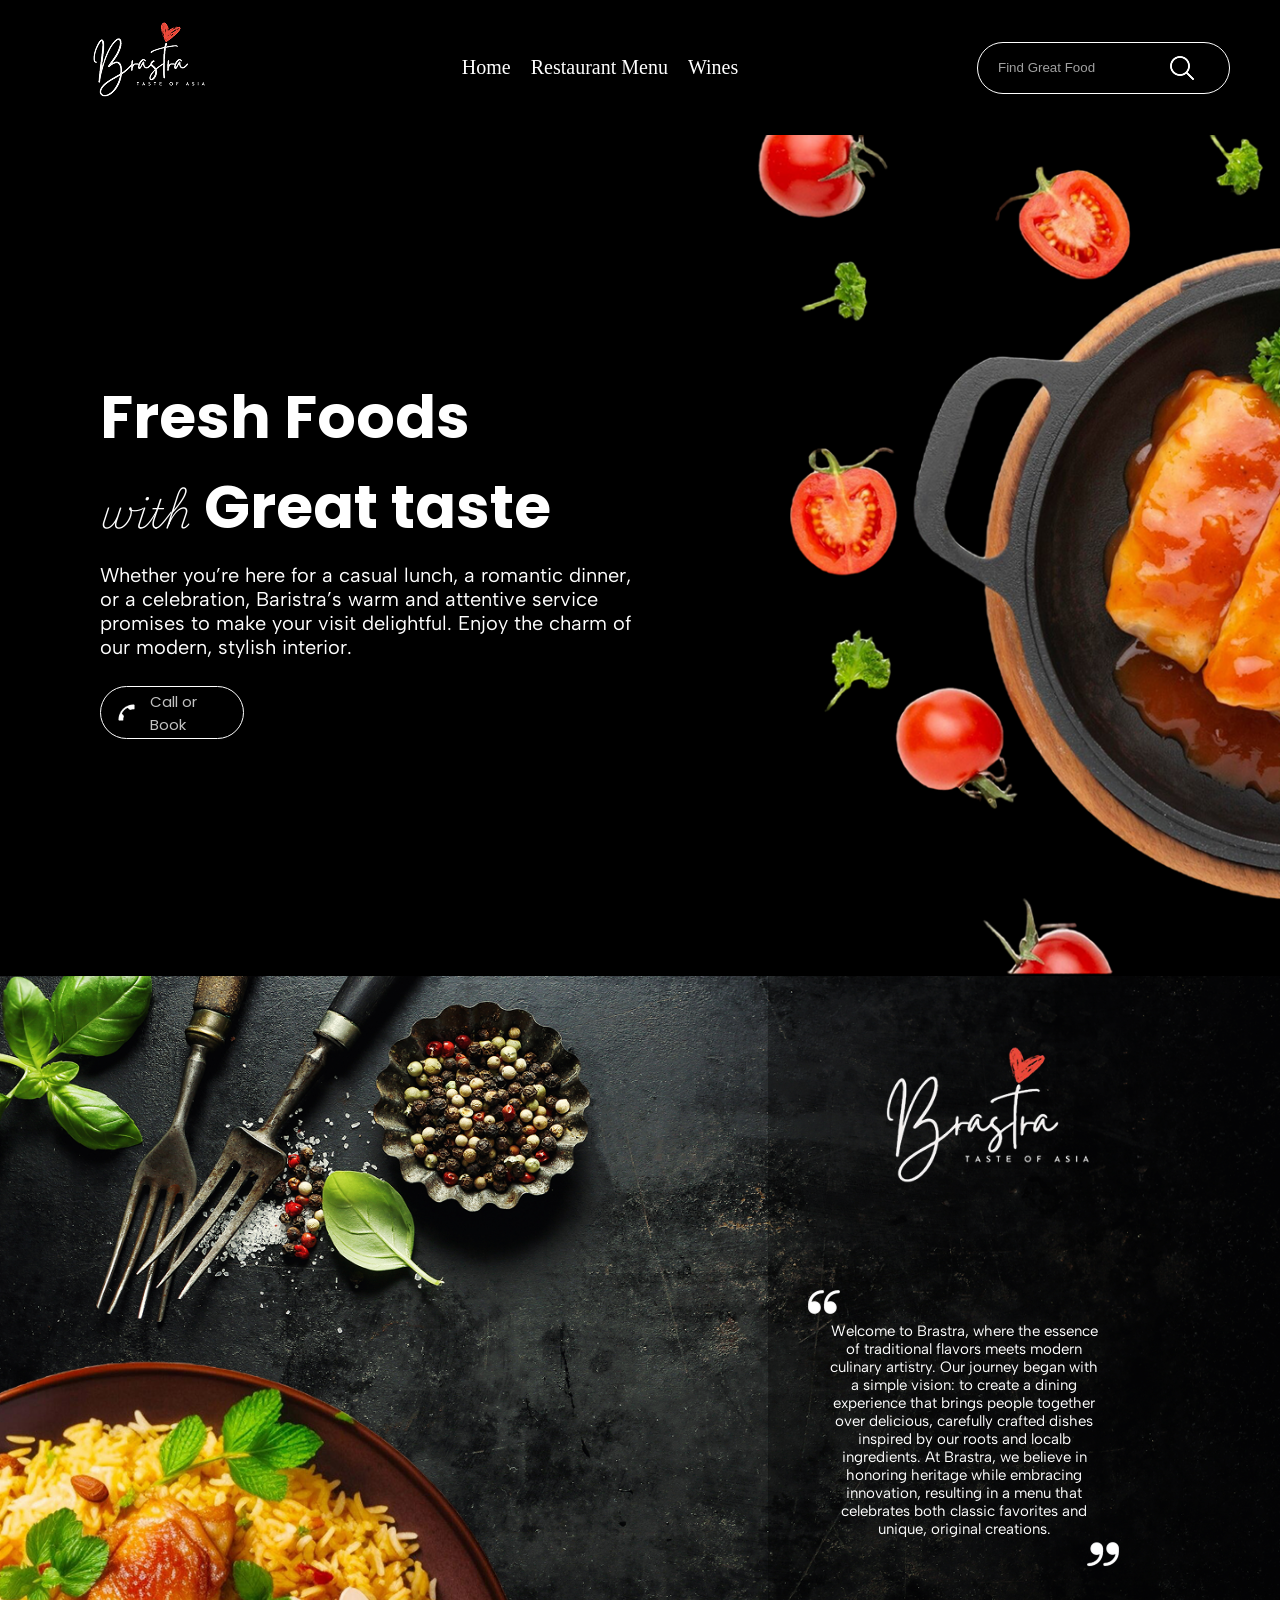
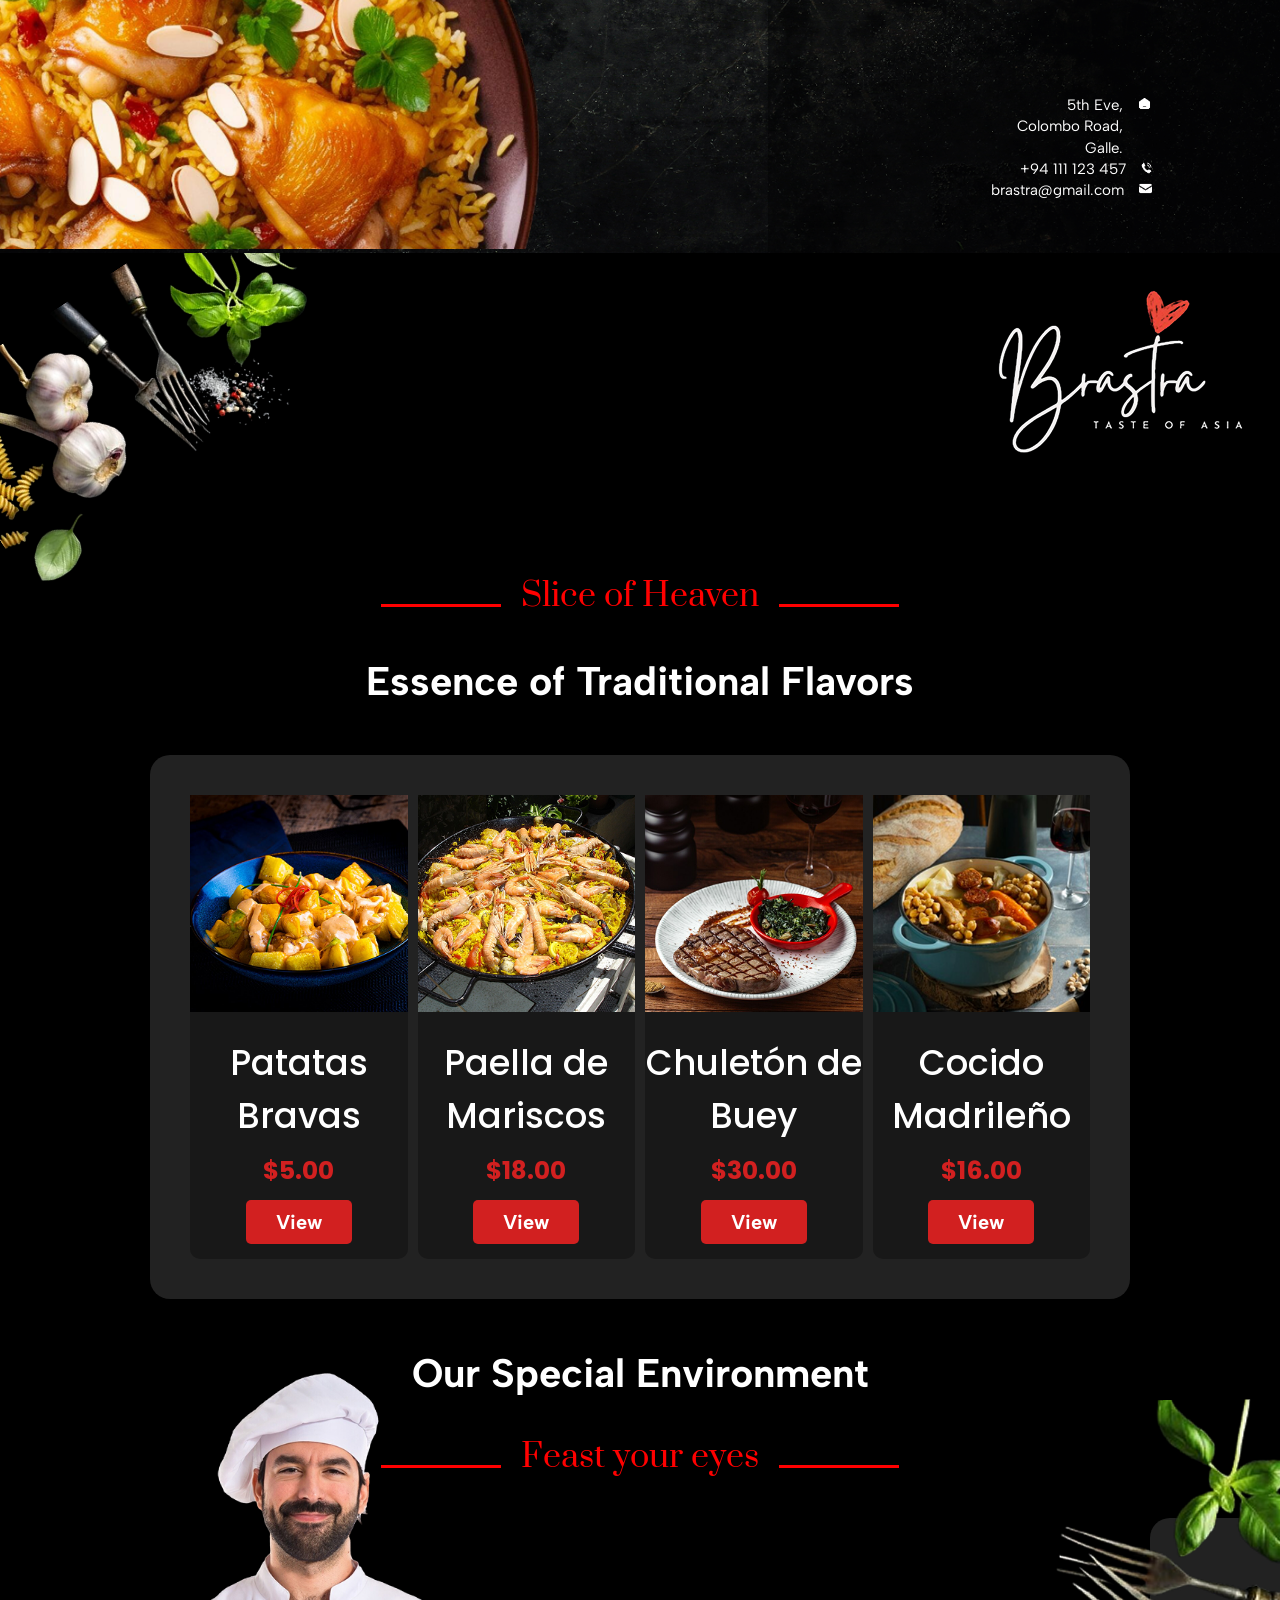
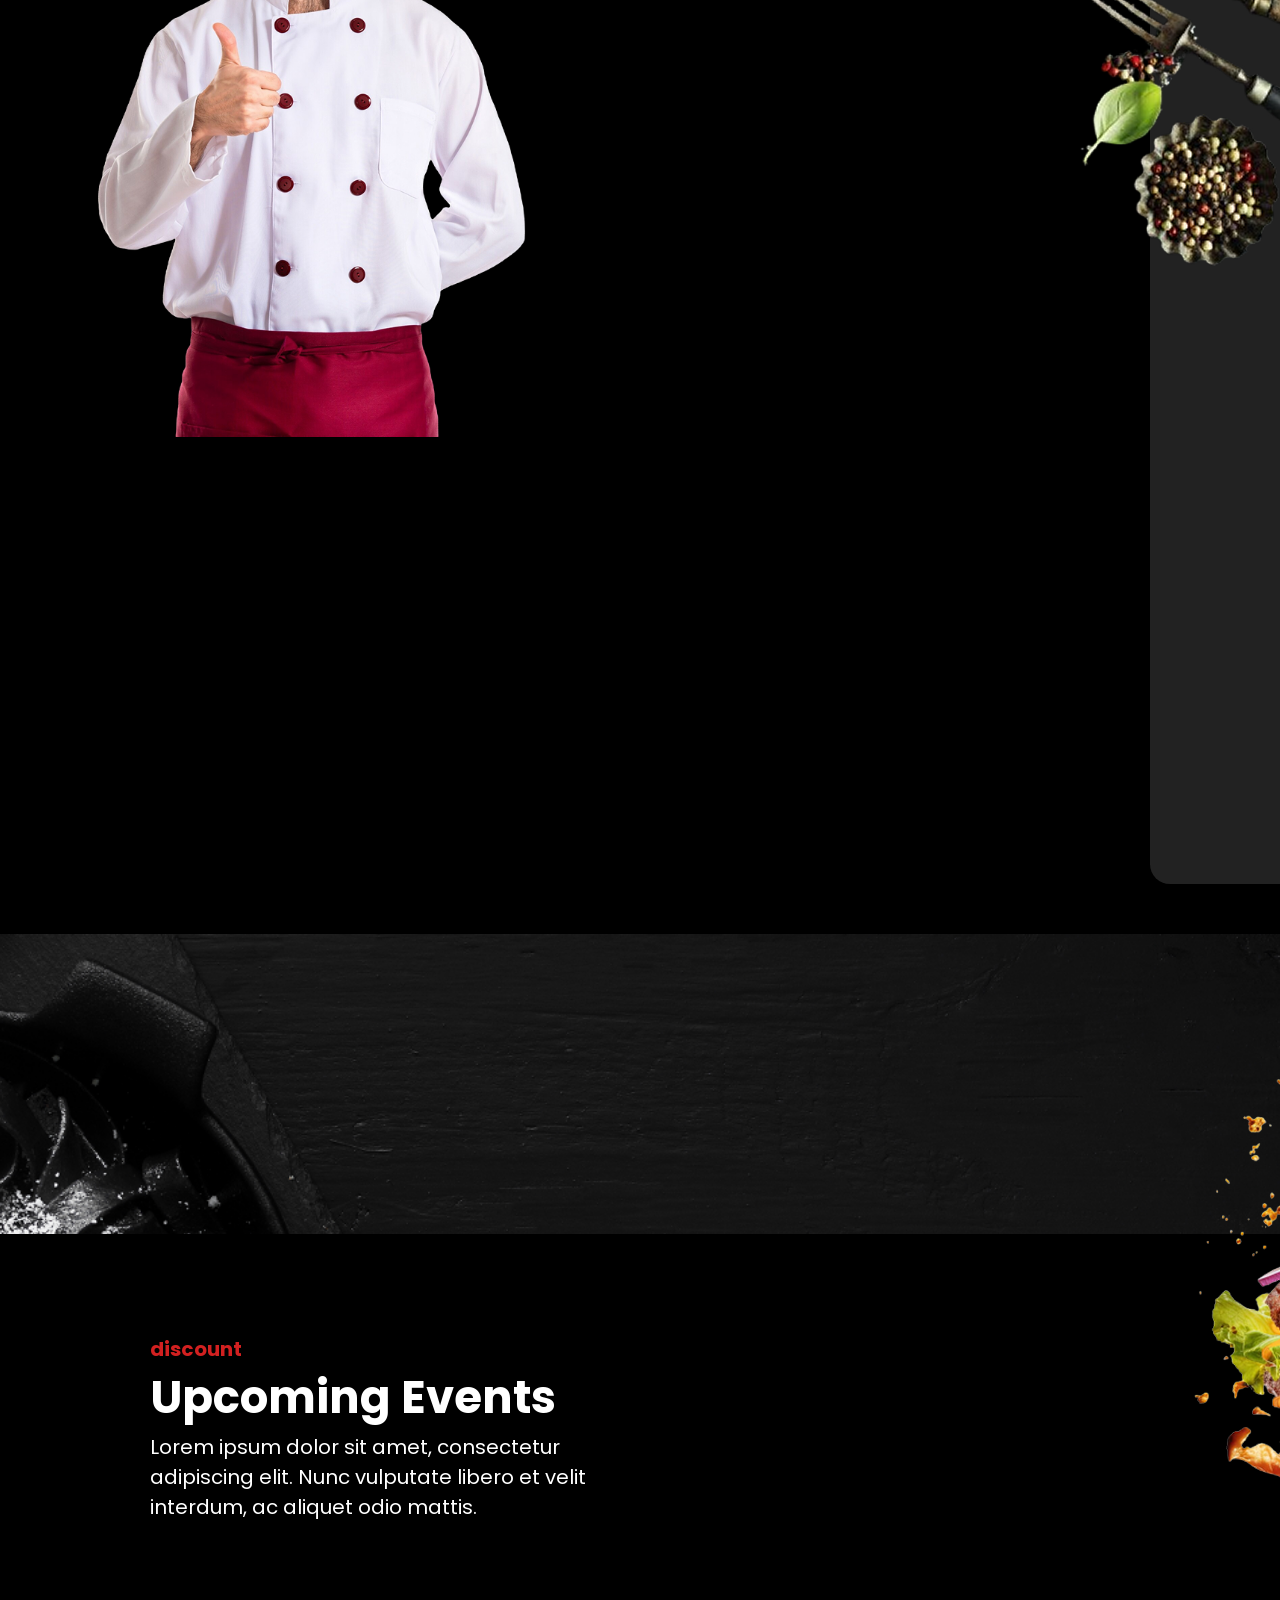
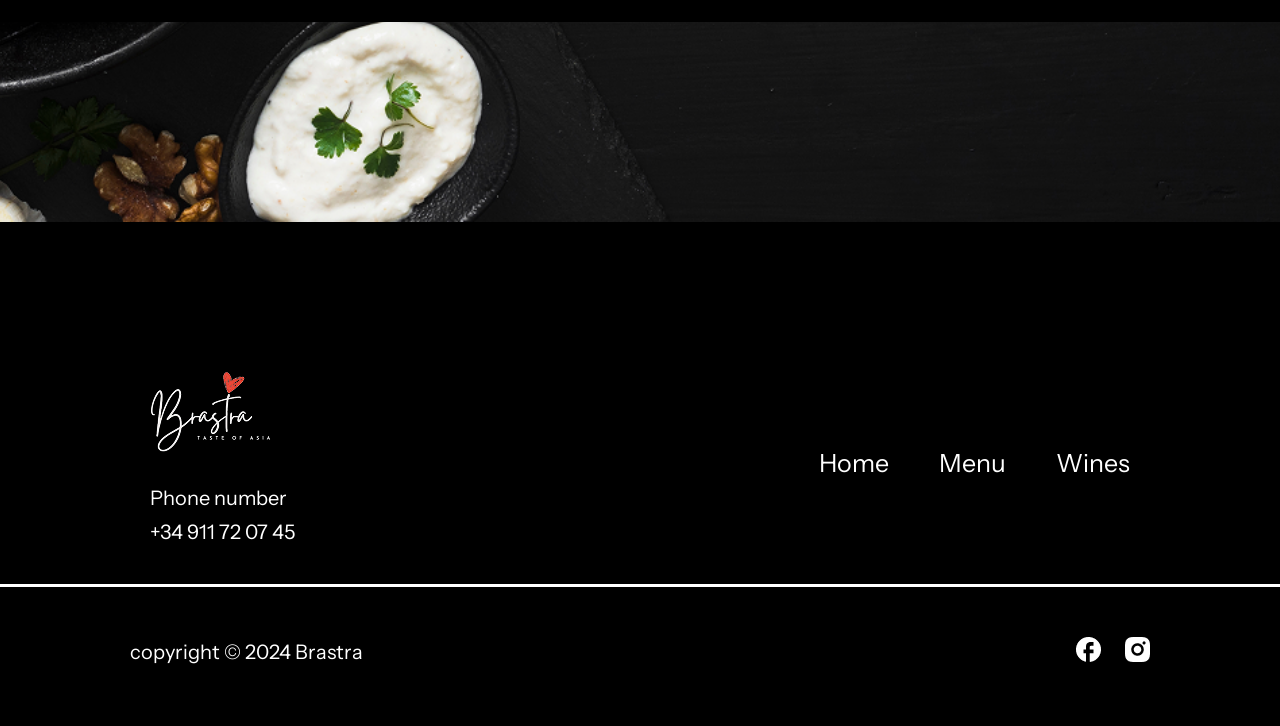
==== commit 5a581e8a: "pulling fixed commit" ====
--- a/index.html
+++ b/index.html
@@ -254,7 +254,7 @@
             </div>
         </div>
 
-    </footer>
+        </footer>
 
 </body>
 
--- a/stale/main.css
+++ b/stale/main.css
@@ -1,115 +1,115 @@
 * {
-  margin: 0;
-  padding: 0;
-  box-sizing: border-box;
+    margin: 0;
+    padding: 0;
+    box-sizing: border-box;
 }
 
 
 header {
-  background-color: #000000;
-  padding: 20px 50px;
+    background-color: #000000;
+    padding: 20px 50px;
 }
 
 .header-box {
-  display: flex;
-  justify-content: space-between;
-  align-items: center;
+    display: flex;
+    justify-content: space-between;
+    align-items: center;
 }
 
 .header-menu-list {
-  display: flex;
-  list-style: none;
-  gap: 20px;
+    display: flex;
+    list-style: none;
+    gap: 20px;
 }
 
 .header-link:hover {
-  color: #D22020;
-  text-decoration: underline;
-  transition: all 0.5s ease;
+    color: #D22020;
+    text-decoration: underline;
+    transition: all 0.5s ease;
 }
 
 .header-link {
-  font-size: 20px;
-  text-decoration: none;
-  color: white;
-  font-weight: regular;
+    font-size: 20px;
+    text-decoration: none;
+    color: white;
+    font-weight: regular;
 }
 
 .header-p {
-  font-size: 20px;
-  color: #C2C2C2;
-  font-weight: medium;
-  padding-top: 15px;
-  padding-bottom: 15px;
-  padding-left: 12px;
-  padding-right: 90px;
+    font-size: 20px;
+    color: #C2C2C2;
+    font-weight: medium;
+    padding-top: 15px;
+    padding-bottom: 15px;
+    padding-left: 12px;
+    padding-right: 90px;
 }
 
 .header-img {
-  padding-right: 12px;
+    padding-right: 12px;
 }
 
 .header-btn {
-  display: flex;
-  align-items: center;
-  border: 1px solid white;
-  border-radius: 35px;
+    display: flex;
+    align-items: center;
+    border: 1px solid white;
+    border-radius: 35px;
 }
 
 .title-1 {
-  background-color: #000000;
-  background-image: url(../img/view-tasty-food-arrangement\ 1.png);
-  background-repeat: no-repeat;
-  background-position: center right;
-  background-size: contain;
-  padding: 237px 100px;
+    background-color: #000000;
+    background-image: url(../img/view-tasty-food-arrangement\ 1.png);
+    background-repeat: no-repeat;
+    background-position: center right;
+    background-size: contain;
+    padding: 237px 100px;
 }
 
 .title-box {
-  width: 50%;
+    width: 50%;
 }
 
 .search-container {
-  display: flex;
-  align-items: center;
-  background-color: #000000;
-  border: 1px solid #ffffff;
-  border-radius: 50px;
-  padding: 10px 20px;
-  width: 100%;
-  max-width: 400px;
-  box-sizing: border-box;
+    display: flex;
+    align-items: center;
+    background-color: #000000;
+    border: 1px solid #ffffff;
+    border-radius: 50px;
+    padding: 10px 20px;
+    width: 100%;
+    max-width: 400px;
+    box-sizing: border-box;
 }
 
 
 .search-input {
-  background: transparent;
-  border: none;
-  color: #ffffff;
-  outline: none;
-  flex-grow: 1;
+    background: transparent;
+    border: none;
+    color: #ffffff;
+    outline: none;
+    flex-grow: 1;
 }
 
 .search-input::placeholder {
-  color: #a0a0a0;
+    color: #a0a0a0;
 }
 
 
 .search-btn {
-  background: none;
-  border: none;
-  color: #ffffff;
-  cursor: pointer;
-  display: flex;
-  align-items: center;
-  justify-content: center;
-  padding: 0;
+    background: none;
+    border: none;
+    color: #ffffff;
+    cursor: pointer;
+    display: flex;
+    align-items: center;
+    justify-content: center;
+    padding: 0;
 }
 
 .title-bnt-1 {
-  display: flex;
-  align-items: center;
-  padding: 5px 20px;
+    display: flex;
+    align-items: center;
+    padding: 5px 20px;
 }
 
 
@@ -119,18 +119,18 @@
 
 
 .title-btn {
-  display: inline-block;
-  border: 1px solid white;
-  border-radius: 30px;
+    display: inline-block;
+    border: 1px solid white;
+    border-radius: 30px;
 }
 
 
 
 
 .title-2 {
-  background-image: url(../img/vintage-old-rustic-cutlery-dark\ 1.png);
-  background-repeat: no-repeat;
-  background-size: cover;
+    background-image: url(../img/vintage-old-rustic-cutlery-dark\ 1.png);
+    background-repeat: no-repeat;
+    background-size: cover;
 
 
 
@@ -138,9 +138,9 @@
 }
 
 .title-full {
-  display: flex;
-  justify-content: space-between;
-  align-items: end;
+    display: flex;
+    justify-content: space-between;
+    align-items: end;
 
 }
 
@@ -149,18 +149,18 @@
 
 
 .title-text1 {
-  width: 40%;
-  padding-right: 120px;
-  background-color: #00000056
+    width: 40%;
+    padding-right: 120px;
+    background-color: #00000056
 }
 
 .test {
-  padding: 40px;
-  text-align: center;
+    padding: 40px;
+    text-align: center;
 }
 
 .list-ul {
-  text-align: right;
+    text-align: right;
 
 }
 
@@ -170,74 +170,63 @@
 .link-li-box,
 .link-li-box1,
 .link-li-box2 {
-  display: flex;
-  justify-content: right;
-  gap: 15px;
+    display: flex;
+    justify-content: right;
+    gap: 15px;
 }
 
 
 .text-line {
-  display: flex;
-  align-items: end;
-  justify-content: center;
-  gap: 20px;
+    display: flex;
+    align-items: end;
+    justify-content: center;
+    gap: 20px;
 
 }
 
 .line1 {
-  background-color: red;
-  width: 120px;
-  height: 3px;
+    background-color: red;
+    width: 120px;
+    height: 3px;
 
 }
 
 .section2 {
-  background-color: #000000;
+    background-color: #000000;
 }
 
 
 
 .list-text-img {
-  margin-top: 50px;
-  margin-bottom: 50px;
+    margin-top: 50px;
+    margin-bottom: 50px;
 }
 
 
 .text-1 {
-  color: red;
-  font-size: 32px;
-  font-family: Prata;
-  font-weight: 400;
-  line-height: 21px;
+    color: red;
+    font-size: 32px;
+    font-family: Prata;
+    font-weight: 400;
+    line-height: 21px;
 }
 
 .top-img {
-  display: flex;
-  justify-content: space-between;
+    display: flex;
+    justify-content: space-between;
 }
 
 .h2 {
-  color: white;
-  font-size: 40px;
-  font-family: "Albert Sans";
-  font-weight: 700;
-  text-align: center;
-  padding-top: 50px;
-  margin-bottom: 50px;
+    color: white;
+    font-size: 40px;
+    font-family: "Albert Sans";
+    font-weight: 700;
+    text-align: center;
+    padding-top: 50px;
+    margin-bottom: 50px;
 }
 
 .box-full-manu {
-<<<<<<< HEAD
-  background-color: rgb(34, 34, 34);
-  padding: 40px;
-  display: grid;
-  grid-template-columns: 1fr 1fr 1fr 1fr;
-  gap: 10px;
-  justify-content: center;
-  margin-left: 150px;
-  margin-right: 150px;
-  border-radius: 20px;
-=======
     background-color: rgb(34, 34, 34);
     padding: 40px;
     display: grid;
@@ -247,110 +236,89 @@
     margin-left: 150px;
     margin-right: 150px;
     border-radius: 20px;
-    transform: translateY(-100px);
-    transition: all 1s cubic-bezier(0.16,1 0.3,1 );
->>>>>>> 25d6ea9590237a144237b4c07cc0c4411de32e6b
-
-
-
-}
-/* Базовий стан карток: вони чекають скролу (сховані й опущені) */
+
+
+
+}
+
+.cart-img {
+    width: 100%;
+}
+
 .carts-1 {
-    opacity: 0;
-    transform: translateY(50px);
-    transition: opacity 0.8s ease-out, transform 0.8s ease-out;
-}
-
-/* Клас, який додасть JavaScript, коли користувач побачить картку */
-.carts-1.visible {
-    opacity: 1;
-    transform: translateY(0);
-}
-
-/* Почергова затримка, щоб картки з'являлися гарно одна за одною */
-.carts-1.visible:nth-child(1) { transition-delay: 0.1s; }
-.carts-1.visible:nth-child(2) { transition-delay: 0.3s; }
-.carts-1.visible:nth-child(3) { transition-delay: 0.5s; }
-.carts-1.visible:nth-child(4) { transition-delay: 0.7s; }
-
-.cart-img {
-  width: 100%;
-}
-
-.carts-1 {
-  background-color: #181818;
-  text-align: center;
-  border-radius: 10px;
+    background-color: #181818;
+    text-align: center;
+    border-radius: 10px;
 
 }
 
 .cart-p {
-  font-size: 35px;
-  color: white;
-  font-family: Poppins;
-  font-weight: 500;
-
-  margin-top: 20px;
+    font-size: 35px;
+    color: white;
+    font-family: Poppins;
+    font-weight: 500;
+
+    margin-top: 20px;
 }
 
 .cart-pay {
-  font-size: 25px;
-  color: #D22020;
-  font-family: Poppins;
-  font-weight: bold;
-
-  margin-top: 10px;
+    font-size: 25px;
+    color: #D22020;
+    font-family: Poppins;
+    font-weight: bold;
+
+    margin-top: 10px;
 }
 
 .cart-btn {
-  color: white;
-  text-decoration: none;
-  font-size: 20px;
-  font-family: "Albert Sans";
-  font-weight: bold;
-  background-color: #D22020;
-  padding: 10px 30px;
-  margin-top: 10px;
-  border-radius: 5px;
-  display: inline-block;
-  margin-bottom: 15px;
+    color: white;
+    text-decoration: none;
+    font-size: 20px;
+    font-family: "Albert Sans";
+    font-weight: bold;
+    background-color: #D22020;
+    padding: 10px 30px;
+    margin-top: 10px;
+    border-radius: 5px;
+    display: inline-block;
+    margin-bottom: 15px;
 
 }
 
 
 .box-text {
-  background-color: rgb(34, 34, 34);
-  display: inline-block;
-  text-align: center;
-  border-radius: 20px;
-  padding-top: 15px;
-  padding-bottom: 20px;
-  padding-left: 150px;
-  padding-right: 150px;
-  margin-top: 50px;
-  margin-left: 1150px;
+    background-color: rgb(34, 34, 34);
+    display: inline-block;
+    text-align: center;
+    border-radius: 20px;
+    padding-top: 15px;
+    padding-bottom: 20px;
+    padding-left: 150px;
+    padding-right: 150px;
+    margin-top: 50px;
+    margin-left: 1150px;
 
 }
 
 .img-1 {
-  margin-bottom: 10px;
+    margin-bottom: 10px;
 }
 
 .text-h3 {
-  color: white;
-  font-size: 30px;
-  font-family: "Albert Sans";
-  font-weight: bold;
-  margin-bottom: 5px;
+    color: white;
+    font-size: 30px;
+    font-family: "Albert Sans";
+    font-weight: bold;
+    margin-bottom: 5px;
 
 }
 
 .text-p {
-  font-size: 20px;
-  color: white;
-  font-family: c;
-  font-weight: 100;
-  padding-bottom: 35px;
+    font-size: 20px;
+    color: white;
+    font-family: c;
+    font-weight: 100;
+    padding-bottom: 35px;
 }
 
 
@@ -358,241 +326,241 @@
 
 
 .footer {
-  background-color: #000000;
+    background-color: #000000;
 }
 
 .footer-p1 {
-  color: white;
-  font-size: 20px;
-  font-family: "Instrument Sans";
-  font-weight: 400;
-  padding-bottom: 10px;
+    color: white;
+    font-size: 20px;
+    font-family: "Instrument Sans";
+    font-weight: 400;
+    padding-bottom: 10px;
 
 }
 
 .footer-box {
-  display: flex;
-  justify-content: space-between;
-  align-items: center;
-  padding-top: 150px;
+    display: flex;
+    justify-content: space-between;
+    align-items: center;
+    padding-top: 150px;
 
 }
 
 .footer-ul {
-  display: flex;
-  gap: 50px;
-  margin-right: 150px;
+    display: flex;
+    gap: 50px;
+    margin-right: 150px;
 }
 
 .footer-a {
-  text-decoration: none;
-  color: white;
-  font-size: 25px;
-  font-family: "Instrument Sans";
-  font-weight: 400;
+    text-decoration: none;
+    color: white;
+    font-size: 25px;
+    font-family: "Instrument Sans";
+    font-weight: 400;
 }
 
 .footer-img {
-  padding-bottom: 30px;
+    padding-bottom: 30px;
 }
 
 .footer-logo {
-  margin-left: 150px;
+    margin-left: 150px;
 }
 
 .footer-line {
-  width: 1650px;
-  background-color: white;
-  height: 3px;
-  margin: 0 auto;
-  margin-top: 30px;
+    width: 1650px;
+    background-color: white;
+    height: 3px;
+    margin: 0 auto;
+    margin-top: 30px;
 
 }
 
 .footer-box-2 {
-  display: flex;
-  justify-content: space-between;
-  align-items: center;
-  margin-top: 50px;
-  padding-bottom: 60px;
+    display: flex;
+    justify-content: space-between;
+    align-items: center;
+    margin-top: 50px;
+    padding-bottom: 60px;
 
 }
 
 
 .footer-a-2 {
-  color: white;
-  text-decoration: none;
-  font-size: 20px;
-  font-family: "Instrument Sans";
-  font-weight: 400;
-  margin-left: 130px;
+    color: white;
+    text-decoration: none;
+    font-size: 20px;
+    font-family: "Instrument Sans";
+    font-weight: 400;
+    margin-left: 130px;
 
 }
 
 .foto-link1 {
-  margin-right: 130px;
+    margin-right: 130px;
 
 }
 
 .foto-link {
-  margin-right: 20px;
+    margin-right: 20px;
 }
 
 .section4 {
-  position: relative;
-  background-color: #000000;
-  top: 0;
-  left: 0;
-  padding-bottom: 50px;
+    position: relative;
+    background-color: #000000;
+    top: 0;
+    left: 0;
+    padding-bottom: 50px;
 }
 
 .posion-1,
 .posion-2 {
-  position: absolute;
+    position: absolute;
 
 }
 
 .posion-1 {
-  top: 100px;
-  right: 0;
+    top: 100px;
+    right: 0;
 }
 
 .posion-2 {
-  top: 0px;
-  left: 40px;
-  width: 40%;
+    top: 0px;
+    left: 40px;
+    width: 40%;
 }
 
 .section3 {
-  background-image: url(../img/delicious-black-pasta-dish-copy-space\ 2.png);
-  padding-top: 300px;
-  padding-bottom: 200px;
-  background-position: center;
-  background-repeat: no-repeat;
-  background-size: cover;
+    background-image: url(../img/delicious-black-pasta-dish-copy-space\ 2.png);
+    padding-top: 300px;
+    padding-bottom: 200px;
+    background-position: center;
+    background-repeat: no-repeat;
+    background-size: cover;
 
 }
 
 .box-section3 {
-  background-color: #000000;
-  display: flex;
-  justify-content: space-between;
-  position: relative;
-  padding-bottom: 100px;
-  padding-top: 100px;
+    background-color: #000000;
+    display: flex;
+    justify-content: space-between;
+    position: relative;
+    padding-bottom: 100px;
+    padding-top: 100px;
 
 }
 
 .h4 {
-  font-size: 20px;
-  font-family: Poppins;
-  font-weight: bold;
-  color: #D22020;
+    font-size: 20px;
+    font-family: Poppins;
+    font-weight: bold;
+    color: #D22020;
 }
 
 .h6-1 {
-  color: white;
-  font-family: Poppins;
-  font-size: 45px;
-  font-weight: bold;
+    color: white;
+    font-family: Poppins;
+    font-size: 45px;
+    font-weight: bold;
 
 }
 
 .p4 {
-  color: white;
-  font-family: Poppins;
-  font-size: 20px;
-  font-weight: 400;
+    color: white;
+    font-family: Poppins;
+    font-size: 20px;
+    font-weight: 400;
 
 }
 
 .text-box-3 {
-  padding-left: 150px;
-  width: 50%;
+    padding-left: 150px;
+    width: 50%;
 
 }
 
 .img-3 {
-  position: absolute;
-  top: -191px;
-  left: 1153px;
+    position: absolute;
+    top: -191px;
+    left: 1153px;
 }
 
 .section5 {
-  background-color: #000000;
-  padding-top: 50px;
-  padding-bottom: 50px;
+    background-color: #000000;
+    padding-top: 50px;
+    padding-bottom: 50px;
 
 }
 
 .h1-menu {
-  color: white;
-  font-size: 40px;
-  font-family: Poppins;
-  font-weight: bold;
-  text-align: center;
+    color: white;
+    font-size: 40px;
+    font-family: Poppins;
+    font-weight: bold;
+    text-align: center;
 }
 
 .menu-div {
-  background-color: #D22020;
-  width: 60px;
-  height: 3px;
+    background-color: #D22020;
+    width: 60px;
+    height: 3px;
 }
 
 .img-box-manu {
-  display: flex;
-  justify-content: center;
-  align-items: center;
-  gap: 10px;
-  padding-bottom: 20px;
+    display: flex;
+    justify-content: center;
+    align-items: center;
+    gap: 10px;
+    padding-bottom: 20px;
 
 }
 
 .manu-1 {
-  display: flex;
-  gap: 45px;
+    display: flex;
+    gap: 45px;
 
 }
 
 
 .manu-img-1 {
-  width: 30%;
+    width: 30%;
 
 }
 
 
 .manu-img-1>.img-4 {
-  width: 100%;
+    width: 100%;
 }
 
 
 .manu-text {
-  flex: 1;
+    flex: 1;
 }
 
 .section6 {
-  background-color: #000000;
-  padding-left: 200px;
-  padding-right: 200px;
-  padding-bottom: 50px;
+    background-color: #000000;
+    padding-left: 200px;
+    padding-right: 200px;
+    padding-bottom: 50px;
 }
 
 .h6-2 {
-  color: white;
-  font-size: 15px;
-  font-family: "Poppins";
-  font-weight: 400;
-  margin-right: 15px;
-  white-space: nowrap;
-  text-transform: uppercase;
+    color: white;
+    font-size: 15px;
+    font-family: "Poppins";
+    font-weight: 400;
+    margin-right: 15px;
+    white-space: nowrap;
+    text-transform: uppercase;
 
 }
 
 .h6-3 {
-  color: white;
-  font-size: 35px;
-  font-family: Poppins;
-  font-weight: bold;
+    color: white;
+    font-size: 35px;
+    font-family: Poppins;
+    font-weight: bold;
 
 
 
@@ -600,380 +568,378 @@
 }
 
 .p-prise {
-  color: white;
-  font-size: 12px;
-  font-family: "Poppins";
-  font-weight: 400;
+    color: white;
+    font-size: 12px;
+    font-family: "Poppins";
+    font-weight: 400;
 
 
 }
 
 .p-6 {
-  color: white;
+    color: white;
 }
 
 .h1-line {
-  background-color: white;
-  height: 2px;
-  width: 50px;
+    background-color: white;
+    height: 2px;
+    width: 50px;
 }
 
 .line-manu {
 
-  border-bottom: 2px dotted white;
+    border-bottom: 2px dotted white;
 
 
 }
 
 .line-manu-ha {
-  display: flex;
-  justify-content: center;
-  align-items: center;
-  gap: 10px;
-  margin-bottom: 20px;
+    display: flex;
+    justify-content: center;
+    align-items: center;
+    gap: 10px;
+    margin-bottom: 20px;
 }
 
 .full-text {
-  display: flex;
-  align-items: center;
-  padding-bottom: 25px;
+    display: flex;
+    align-items: center;
+    padding-bottom: 25px;
 }
 
 .flex-full-dox {
-  display: flex;
-  ;
-  align-items: flex-start;
+    display: flex;
+    ;
+    align-items: flex-start;
 
 }
 
 .img-6 {
-  width: 10px;
+    width: 10px;
 }
 
 .box-img-5 {
-  margin-right: 20px;
-  width: 100px;
+    margin-right: 20px;
+    width: 100px;
 }
 
 .box-img-5>img {
-  width: 100%;
+    width: 100%;
 }
 
 .img-4 {
-  width: 120%;
+    width: 120%;
 }
 
 .section11 {
-  background-image: url(../img/Group\ 1141.png);
-  background-repeat: no-repeat;
-  background-size: cover;
-  background-position: center;
-  width: 100%;
-
-  display: flex;
-  justify-content: center;
-  align-items: center;
-
-  min-height: 128vh;
-
-}
-
-.section11-content {
-  text-align: center;
-  color: white;
-
-
-
-}
-
-.h1-win {
-  font-size: 70px;
-  font-family: Aladin;
-  font-weight: 400;
-
-  margin-left: 100px;
-  margin-top: 70px;
-}
-
-.h4-win {
-  font-size: 30px;
-  font-family: "Albert Sans";
-  font-weight: 400;
-  margin-left: 100px;
-  margin-top: 20px;
-}
-
-
-.section12 {
-  background-color: #000000;
-  padding-top: 50px;
-  padding-bottom: 50px;
-}
-
-.wine-link-list {
-  display: flex;
-  justify-content: center;
-  gap: 70px;
-  margin-top: 50px;
-}
-
-.wine-link {
-  color: white;
-  text-decoration: none;
-  font-size: 25px;
-  font-family: "Albert Sans";
-  font-weight: 400;
-}
-
-.list-wine {
-  list-style-type: none;
-}
-
-
-.wine-link:hover {
-  color: #D22020;
-  transition: all 0.5s ease;
-}
-
-.footer-a:hover {
-  color: #D22020;
-  transition: all 0.5s ease;
-}
-
-
-.section13 {
-  background-color: black;
-}
-
-.section13-card,
-.section13-card1 {
-  display: flex;
-  justify-content: center;
-  gap: 60px;
-
-}
-
-.card-h3 {
-  color: white;
-  text-align: center;
-  font-size: 32px;
-  font-family: "Albert Sans";
-  font-weight: 400;
-  padding-top: 20px;
-
-}
-
-.card-p1 {
-  color: white;
-  font-size: 24px;
-  font-weight: 400;
-  font-family: "Albert Sans";
-  text-align: center;
-  padding-top: 20px;
-  padding-bottom: 50px;
-
-
-
-}
-
-
-
-@media (max-width: 768px) {
-  .title-h {
-    color: white;
-    font-size: 10px;
-    margin-bottom: 2%;
-    font-family: Poppins;
-  }
-
-  .section11 {
     background-image: url(../img/Group\ 1141.png);
     background-repeat: no-repeat;
     background-size: cover;
     background-position: center;
     width: 100%;
-  }
-
-  .title-p {
-    color: white;
-    font-size: 7px;
-    margin-bottom: 10px;
-    font-family: "Albert Sans";
-  }
-
-  .phon-img {
-    width: 30%;
-  }
-
-  .p3 {
-    color: white;
-    font-size: 5px;
-    font-family: "Albert Sans";
-
-  }
-
-  .link-li {
-    color: white;
-    display: flex;
-    justify-content: end;
-    font-size: 7px;
-    padding-bottom: 3%;
-    padding-left: 5%;
-    font-family: "Albert Sans";
-
-
-  }
-
-  .li-img {
-    width: 60%;
-  }
-
-  .left-com {
-    text-align: left;
-    width: 100%;
-  }
-
-  .rait-com {
-    text-align: right;
-    margin-bottom: 7%;
-    width: 20%;
-  }
-
-  .img2 {
-    width: 20%;
-  }
-
-  .img-foto1 {
-    width: 0%;
-  }
-
-  .header-box {
-    display: block;
-
-  }
-
-  .header-logo {
+
     display: flex;
     justify-content: center;
-  }
-
-  .header-link {
-    font-size: 15px;
-    text-decoration: none;
-    color: white;
-    font-weight: regular;
-
-
-
-  }
-
-  .header-menu-list {
-    display: flex;
-    list-style: none;
-    gap: 3%;
-    justify-content: center;
-    margin-bottom: 5%;
-
-
-
-  }
-
-  .section13-card,
-  .section13-card1 {
-    display: block;
+    align-items: center;
+
+    min-height: 128vh;
+
+}
+
+.section11-content {
     text-align: center;
-
-
-
-
-  }
-
-  .search-container {
-    display: flex;
-    align-items: center;
-    background-color: #000000;
-    border: 1px solid #ffffff;
-    border-radius: 50px;
-    padding: 2% 5%;
-    width: 100%;
-    max-width: 400px;
-    box-sizing: border-box;
-
-
-
-  }
-
-  .header-img {
-    padding-right: 2%;
-    width: 50%;
-  }
-
-  .search-input {
-    background: transparent;
-    border: none;
-    color: #ffffff;
-    outline: none;
-
-  }
-
-  .title-1 {
-    padding: 6% 10%;
-  }
-
-  .span1 {
-    font-size: 7px;
-    font-family: "Playwrite US Traditional";
-
-    font-family: "Playwrite US Trad", cursive;
-    font-optical-sizing: auto;
-    font-weight: 100;
-    font-style: normal;
-  }
-
-  .btn-link {
-    color: #C2C2C2;
-    font-size: 10px;
-    text-decoration: none;
-    padding-left: 1%;
-    font-family: Poppins;
-
-  }
-
-  .title-bnt-1 {
-    display: flex;
-    align-items: center;
-    padding: 1% 1%;
-  }
-
-  .phon-img {
-    width: 20%;
-    padding-left: 1%;
-  }
-
-  .section6 {
-    background-color: #000000;
-    padding-left: 5%;
-    padding-right: 10%;
-    padding-bottom: 50px;
-
-  }
-
-  .wine-link {
-    color: white;
-    text-decoration: none;
-    font-size: 10px;
+    color: white;
+
+
+
+}
+
+.h1-win {
+    font-size: 70px;
+    font-family: Aladin;
+    font-weight: 400;
+
+    margin-left: 100px;
+    margin-top: 70px;
+}
+
+.h4-win {
+    font-size: 30px;
     font-family: "Albert Sans";
     font-weight: 400;
-  }
-
-  .wine-link-list {
+    margin-left: 100px;
+    margin-top: 20px;
+}
+
+
+.section12 {
+    background-color: #000000;
+    padding-top: 50px;
+    padding-bottom: 50px;
+}
+
+.wine-link-list {
     display: flex;
     justify-content: center;
-    gap: 5%;
+    gap: 70px;
     margin-top: 50px;
-  }
-
-  .footer-box {
+}
+
+.wine-link {
+    color: white;
+    text-decoration: none;
+    font-size: 25px;
+    font-family: "Albert Sans";
+    font-weight: 400;
+}
+
+.list-wine {
+    list-style-type: none;
+}
+
+
+.wine-link:hover {
+    color: #D22020;
+    transition: all 0.5s ease;
+}
+
+.footer-a:hover {
+    color: #D22020;
+    transition: all 0.5s ease;
+}
+
+
+.section13 {
+    background-color: black;
+}
+
+.section13-card,
+.section13-card1 {
+    display: flex;
+    justify-content: center;
+    gap: 60px;
+
+}
+
+.card-h3 {
+    color: white;
+    text-align: center;
+    font-size: 32px;
+    font-family: "Albert Sans";
+    font-weight: 400;
+    padding-top: 20px;
+
+}
+
+.card-p1 {
+    color: white;
+    font-size: 24px;
+    font-weight: 400;
+    font-family: "Albert Sans";
+    text-align: center;
+    padding-top: 20px;
+    padding-bottom: 50px;
+
+
+
+}
+
+
+
+@media (max-width: 768px) {
+    .title-h {
+        color: white;
+        font-size: 10px;
+        margin-bottom: 2%;
+        font-family: Poppins;
+    }
+
+    .section11 {
+        background-image: url(../img/Group\ 1141.png);
+        background-repeat: no-repeat;
+        background-size: cover;
+        background-position: center;
+        width: 100%;}
+
+        .title-p {
+            color: white;
+            font-size: 7px;
+            margin-bottom: 10px;
+            font-family: "Albert Sans";
+        }
+
+        .phon-img {
+            width: 30%;
+        }
+
+        .p3 {
+            color: white;
+            font-size: 5px;
+            font-family: "Albert Sans";
+
+        }
+
+        .link-li {
+            color: white;
+            display: flex;
+            justify-content: end;
+            font-size: 7px;
+            padding-bottom: 3%;
+            padding-left: 5%;
+            font-family: "Albert Sans";
+
+
+        }
+
+        .li-img {
+            width: 60%;
+        }
+
+        .left-com {
+            text-align: left;
+            width: 100%;
+        }
+
+        .rait-com {
+            text-align: right;
+            margin-bottom: 7%;
+            width: 20%;
+        }
+
+        .img2 {
+            width: 20%;
+        }
+
+        .img-foto1 {
+            width: 0%;
+        }
+
+        .header-box {
+            display: block;
+
+        }
+
+        .header-logo {
+            display: flex;
+            justify-content: center;
+        }
+
+        .header-link {
+            font-size: 15px;
+            text-decoration: none;
+            color: white;
+            font-weight: regular;
+
+
+
+        }
+
+        .header-menu-list {
+            display: flex;
+            list-style: none;
+            gap: 3%;
+            justify-content: center;
+            margin-bottom: 5%;
+
+
+
+        }
+
+        .section13-card,
+        .section13-card1 {
+            display: block;
+            text-align: center;
+
+
+
+
+        }
+
+        .search-container {
+            display: flex;
+            align-items: center;
+            background-color: #000000;
+            border: 1px solid #ffffff;
+            border-radius: 50px;
+            padding: 2% 5%;
+            width: 100%;
+            max-width: 400px;
+            box-sizing: border-box;
+
+
+
+        }
+
+        .header-img {
+            padding-right: 2%;
+            width: 50%;
+        }
+
+        .search-input {
+            background: transparent;
+            border: none;
+            color: #ffffff;
+            outline: none;
+
+        }
+
+        .title-1 {
+            padding: 6% 10%;
+        }
+
+        .span1 {
+            font-size: 7px;
+            font-family: "Playwrite US Traditional";
+
+            font-family: "Playwrite US Trad", cursive;
+            font-optical-sizing: auto;
+            font-weight: 100;
+            font-style: normal;
+        }
+
+        .btn-link {
+            color: #C2C2C2;
+            font-size: 10px;
+            text-decoration: none;
+            padding-left: 1%;
+            font-family: Poppins;
+
+        }
+
+        .title-bnt-1 {
+            display: flex;
+            align-items: center;
+            padding: 1% 1%;
+        }
+
+        .phon-img {
+            width: 20%;
+            padding-left: 1%;
+        }
+
+        .section6 {
+            background-color: #000000;
+            padding-left: 5%;
+            padding-right: 10%;
+            padding-bottom: 50px;
+
+        }
+
+        .wine-link {
+            color: white;
+            text-decoration: none;
+            font-size: 10px;
+            font-family: "Albert Sans";
+            font-weight: 400;
+        }
+
+        .wine-link-list {
+            display: flex;
+            justify-content: center;
+            gap: 5%;
+            margin-top: 50px;
+        }
+        .footer-box {
     display: block;
     justify-content: space-between;
     align-items: center;
@@ -981,411 +947,264 @@
 
 
 
-  }
-
-  .footer-ul {
-    text-align: center;
-  }
-}
-
-
-
-@media (min-width: 768px) and (max-width:1024px) {
-  .title-h {
-    color: white;
-    font-size: 30px;
-    margin-bottom: 2%;
-    font-family: Poppins;
-  }
-
-  .title-p {
-    color: white;
-    font-size: 10px;
-    margin-bottom: 5%;
-    font-family: "Albert Sans";
-  }
-
-  .span1 {
-    font-size: 17px;
-    font-family: "Playwrite US Traditional";
-
-    font-family: "Playwrite US Trad", cursive;
-    font-optical-sizing: auto;
-    font-weight: 100;
-    font-style: normal;
-  }
-
-  .btn-link {
-    color: #C2C2C2;
-    font-size: 10px;
-    text-decoration: none;
-    margin-left: 3%;
-    margin-right: 1%;
-    font-family: Poppins;
-
-  }
-
-  .title-bnt-1 {
-    display: flex;
-    align-items: center;
-    padding: 2% 4%;
-  }
-
-  .phon-img {
-    width: 30%;
-  }
-
-  .p3 {
-    color: white;
-    font-size: 7px;
-    font-family: "Albert Sans";
-
-  }
-
-  .link-li {
-    color: white;
-    display: flex;
-    justify-content: end;
-    font-size: 10px;
-    padding-bottom: 3px;
-    font-family: "Albert Sans";
-
-
-  }
-
-  .li-img {
-    width: 60%;
-  }
-
-  .left-com {
-    text-align: left;
-    width: 20%;
-  }
-
-  .rait-com {
-    text-align: right;
-    margin-bottom: 7%;
-
-  }
-
-  .img2 {
-    width: 100%;
-  }
-
-  .img-foto1 {
-    width: 80%;
-  }
-
-
-
-
-}
-
-@media (min-width: 1024px) and (max-width: 1400px) {
-  .title-h {
-    color: white;
-    font-size: 60px;
-    margin-bottom: 2%;
-    font-family: Poppins;
-  }
-
-  .title-p {
-    color: white;
-    font-size: 20px;
-    margin-bottom: 5%;
-    font-family: "Albert Sans";
-  }
-
-  .span1 {
-    font-size: 40px;
-    font-family: "Playwrite US Traditional";
-
-    font-family: "Playwrite US Trad", cursive;
-    font-optical-sizing: auto;
-    font-weight: 100;
-    font-style: normal;
-  }
-
-  .btn-link {
-    color: #C2C2C2;
-    font-size: 15px;
-    text-decoration: none;
-    margin-left: 3%;
-    margin-right: 1%;
-    font-family: Poppins;
-
-  }
-
-  .title-bnt-1 {
-    display: flex;
-    align-items: center;
-    padding: 2% 4%;
-  }
-
-  .phon-img {
-    width: 30%;
-  }
-
-  .p3 {
-    color: white;
-    font-size: 15px;
-    font-family: "Albert Sans";
-
-  }
-
-  .link-li {
-    color: white;
-    display: flex;
-    justify-content: end;
-    font-size: 15px;
-    padding-bottom: 3%;
-    font-family: "Albert Sans";
-
-
-  }
-
-  .li-img {
-    width: 60%;
-  }
-
-  .left-com {
-    text-align: left;
-    width: 10%;
-  }
-
-  .rait-com {
-    text-align: right;
-    margin-bottom: 10%;
-
-  }
-
-  .img2 {
-    width: 100%;
-  }
-
-  .img-foto1 {
-    width: 90%;
-  }
-
-}
-
-@media (min-width: 1400px) {
-  .title-h {
-    color: white;
-    font-size: 96px;
-    margin-bottom: 2%;
-    font-family: Poppins;
-  }
-
-  .title-p {
-    color: white;
-    font-size: 20px;
-    margin-bottom: 29px;
-    font-family: "Albert Sans";
-  }
-
-  .span1 {
-    font-size: 69px;
-    font-family: "Playwrite US Traditional";
-
-    font-family: "Playwrite US Trad", cursive;
-    font-optical-sizing: auto;
-    font-weight: 100;
-    font-style: normal;
-  }
-
-  .btn-link {
-    color: #C2C2C2;
-    font-size: 20px;
-    text-decoration: none;
-    margin-left: 32px;
-    margin-right: 10px;
-    font-family: Poppins;
-
-  }
-
-  .title-bnt-1 {
-    display: flex;
-    align-items: center;
-    padding: 5px 20px;
-  }
-
-  .p3 {
-    color: white;
-    font-size: 24px;
-    font-family: "Albert Sans";
-
-  }
-
-  .link-li {
-    color: white;
-    display: flex;
-    justify-content: end;
-    font-size: 20px;
-    padding-bottom: 10px;
-    font-family: "Albert Sans";
-
-
-  }
-
-  .left-com {
-    text-align: left;
-  }
-
-  .rait-com {
-    text-align: right;
-    margin-bottom: 50px;
-  }
-
-  .img-foto1 {
-    width: 100%;
-  }
-
-
-}
-
-/* --- АДАПТИВНА ВЕРСТКА --- */
-
-@media (max-width: 1024px) {
-    /* Секція зі стравами (Grid) */
-    .box-full-manu {
-        grid-template-columns: 1fr 1fr; /* 2 колонки замість 4 */
-        margin-left: 20px;
-        margin-right: 20px;
-        padding: 20px;
     }
-
-    /* Секція "Our Special Environment" */
-    .box-text {
-        margin-left: auto;
-        margin-right: auto;
-        display: block;
-        width: 90%;
-        padding: 40px 20px;
+.footer-ul {
+   text-align: center;
+}
+}
+
+
+
+    @media (min-width: 768px) and (max-width:1024px) {
+        .title-h {
+            color: white;
+            font-size: 30px;
+            margin-bottom: 2%;
+            font-family: Poppins;
+        }
+
+        .title-p {
+            color: white;
+            font-size: 10px;
+            margin-bottom: 5%;
+            font-family: "Albert Sans";
+        }
+
+        .span1 {
+            font-size: 17px;
+            font-family: "Playwrite US Traditional";
+
+            font-family: "Playwrite US Trad", cursive;
+            font-optical-sizing: auto;
+            font-weight: 100;
+            font-style: normal;
+        }
+
+        .btn-link {
+            color: #C2C2C2;
+            font-size: 10px;
+            text-decoration: none;
+            margin-left: 3%;
+            margin-right: 1%;
+            font-family: Poppins;
+
+        }
+
+        .title-bnt-1 {
+            display: flex;
+            align-items: center;
+            padding: 2% 4%;
+        }
+
+        .phon-img {
+            width: 30%;
+        }
+
+        .p3 {
+            color: white;
+            font-size: 7px;
+            font-family: "Albert Sans";
+
+        }
+
+        .link-li {
+            color: white;
+            display: flex;
+            justify-content: end;
+            font-size: 10px;
+            padding-bottom: 3px;
+            font-family: "Albert Sans";
+
+
+        }
+
+        .li-img {
+            width: 60%;
+        }
+
+        .left-com {
+            text-align: left;
+            width: 20%;
+        }
+
+        .rait-com {
+            text-align: right;
+            margin-bottom: 7%;
+
+        }
+
+        .img2 {
+            width: 100%;
+        }
+
+        .img-foto1 {
+            width: 80%;
+        }
+
+
+
+
     }
 
-    .posion-1, .posion-2 {
-        display: none; /* Ховаємо декоративні елементи, що перекривають текст */
+    @media (min-width: 1024px) and (max-width: 1400px) {
+        .title-h {
+            color: white;
+            font-size: 60px;
+            margin-bottom: 2%;
+            font-family: Poppins;
+        }
+
+        .title-p {
+            color: white;
+            font-size: 20px;
+            margin-bottom: 5%;
+            font-family: "Albert Sans";
+        }
+
+        .span1 {
+            font-size: 40px;
+            font-family: "Playwrite US Traditional";
+
+            font-family: "Playwrite US Trad", cursive;
+            font-optical-sizing: auto;
+            font-weight: 100;
+            font-style: normal;
+        }
+
+        .btn-link {
+            color: #C2C2C2;
+            font-size: 15px;
+            text-decoration: none;
+            margin-left: 3%;
+            margin-right: 1%;
+            font-family: Poppins;
+
+        }
+
+        .title-bnt-1 {
+            display: flex;
+            align-items: center;
+            padding: 2% 4%;
+        }
+
+        .phon-img {
+            width: 30%;
+        }
+
+        .p3 {
+            color: white;
+            font-size: 15px;
+            font-family: "Albert Sans";
+
+        }
+
+        .link-li {
+            color: white;
+            display: flex;
+            justify-content: end;
+            font-size: 15px;
+            padding-bottom: 3%;
+            font-family: "Albert Sans";
+
+
+        }
+
+        .li-img {
+            width: 60%;
+        }
+
+        .left-com {
+            text-align: left;
+            width: 10%;
+        }
+
+        .rait-com {
+            text-align: right;
+            margin-bottom: 10%;
+
+        }
+
+        .img2 {
+            width: 100%;
+        }
+
+        .img-foto1 {
+            width: 90%;
+        }
+
     }
 
-    /* Секція зі знижкою */
-    .box-section3 {
-        flex-direction: column;
-        padding-top: 50px;
-        padding-bottom: 50px;
-    }
-
-    .text-box-3 {
-        width: 100%;
-        padding-left: 20px;
-        padding-right: 20px;
-        text-align: center;
-    }
-
-    .img-3 {
-        position: static;
-        width: 100%;
-        margin-top: 20px;
-    }
-}
-
-@media (max-width: 768px) {
-    /* Header */
-    .header-box {
-        flex-direction: column;
-        gap: 20px;
-    }
-
-    .header-menu-list {
-        padding: 0;
-    }
-
-    /* Головний екран */
-    .title-1 {
-        padding: 100px 20px;
-        background-size: cover;
-        background-position: center;
-        text-align: center;
-    }
-
-    .title-box {
-        width: 100%;
-    }
-
-    .title-h {
-        font-size: 36px !important;
-    }
-
-    .span1 {
-        font-size: 24px !important;
-    }
-
-    /* Секція "Welcome" */
-    .title-full {
-        flex-direction: column;
-        align-items: center;
-    }
-
-    .title-text1 {
-        width: 100%;
-        padding-right: 0;
-    }
-
-    .img-foto1 {
-        display: none; /* Ховаємо велике фото на мобільних для економії місця */
-    }
-
-    /* Меню страв */
-    .box-full-manu {
-        grid-template-columns: 1fr; /* 1 колонка */
-    }
-
-    .cart-p {
-        font-size: 24px;
-    }
-
-    /* Футер */
-    .footer-box {
-        flex-direction: column;
-        text-align: center;
-        padding-top: 50px;
-    }
-
-    .footer-logo {
-        margin-left: 0;
-        margin-bottom: 30px;
-    }
-
-    .footer-ul {
-        margin-right: 0;
-        flex-direction: column;
-        gap: 15px;
-    }
-
-    .footer-line {
-        width: 90%;
-    }
-
-    .footer-box-2 {
-        flex-direction: column;
-        gap: 20px;
-    }
-
-    .footer-a-2 {
-        margin-left: 0;
-    }
-
-    .foto-link1 {
-        margin-right: 0;
-    }
-}
-
-@media (max-width: 480px) {
-    .title-h {
-        font-size: 28px !important;
-    }
-    
-    .search-container {
-        max-width: 100%;
-    }
-}+    @media (min-width: 1400px) {
+        .title-h {
+            color: white;
+            font-size: 96px;
+            margin-bottom: 2%;
+            font-family: Poppins;
+        }
+
+        .title-p {
+            color: white;
+            font-size: 20px;
+            margin-bottom: 29px;
+            font-family: "Albert Sans";
+        }
+
+        .span1 {
+            font-size: 69px;
+            font-family: "Playwrite US Traditional";
+
+            font-family: "Playwrite US Trad", cursive;
+            font-optical-sizing: auto;
+            font-weight: 100;
+            font-style: normal;
+        }
+
+        .btn-link {
+            color: #C2C2C2;
+            font-size: 20px;
+            text-decoration: none;
+            margin-left: 32px;
+            margin-right: 10px;
+            font-family: Poppins;
+
+        }
+
+        .title-bnt-1 {
+            display: flex;
+            align-items: center;
+            padding: 5px 20px;
+        }
+
+        .p3 {
+            color: white;
+            font-size: 24px;
+            font-family: "Albert Sans";
+
+        }
+
+        .link-li {
+            color: white;
+            display: flex;
+            justify-content: end;
+            font-size: 20px;
+            padding-bottom: 10px;
+            font-family: "Albert Sans";
+
+
+        }
+
+        .left-com {
+            text-align: left;
+        }
+
+        .rait-com {
+            text-align: right;
+            margin-bottom: 50px;
+        }
+
+        .img-foto1 {
+            width: 100%;
+        }
+
+
+    }
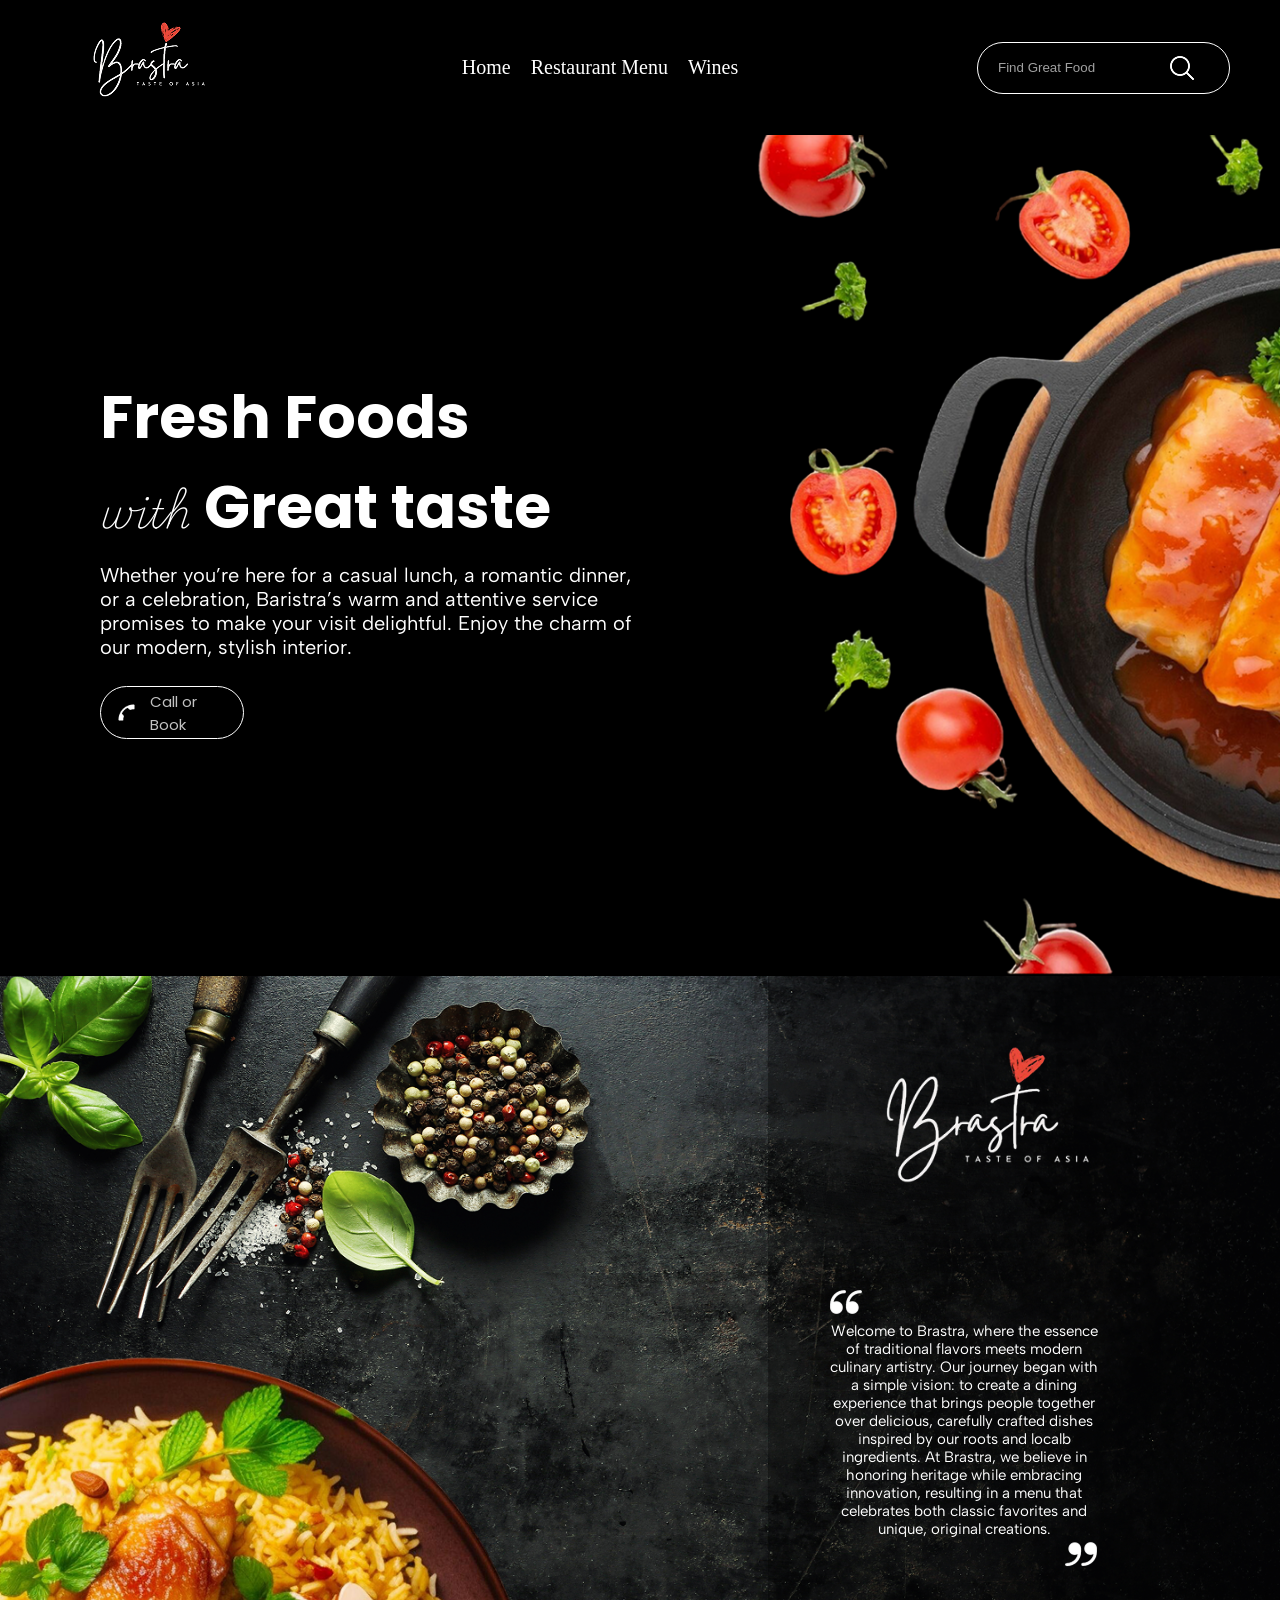
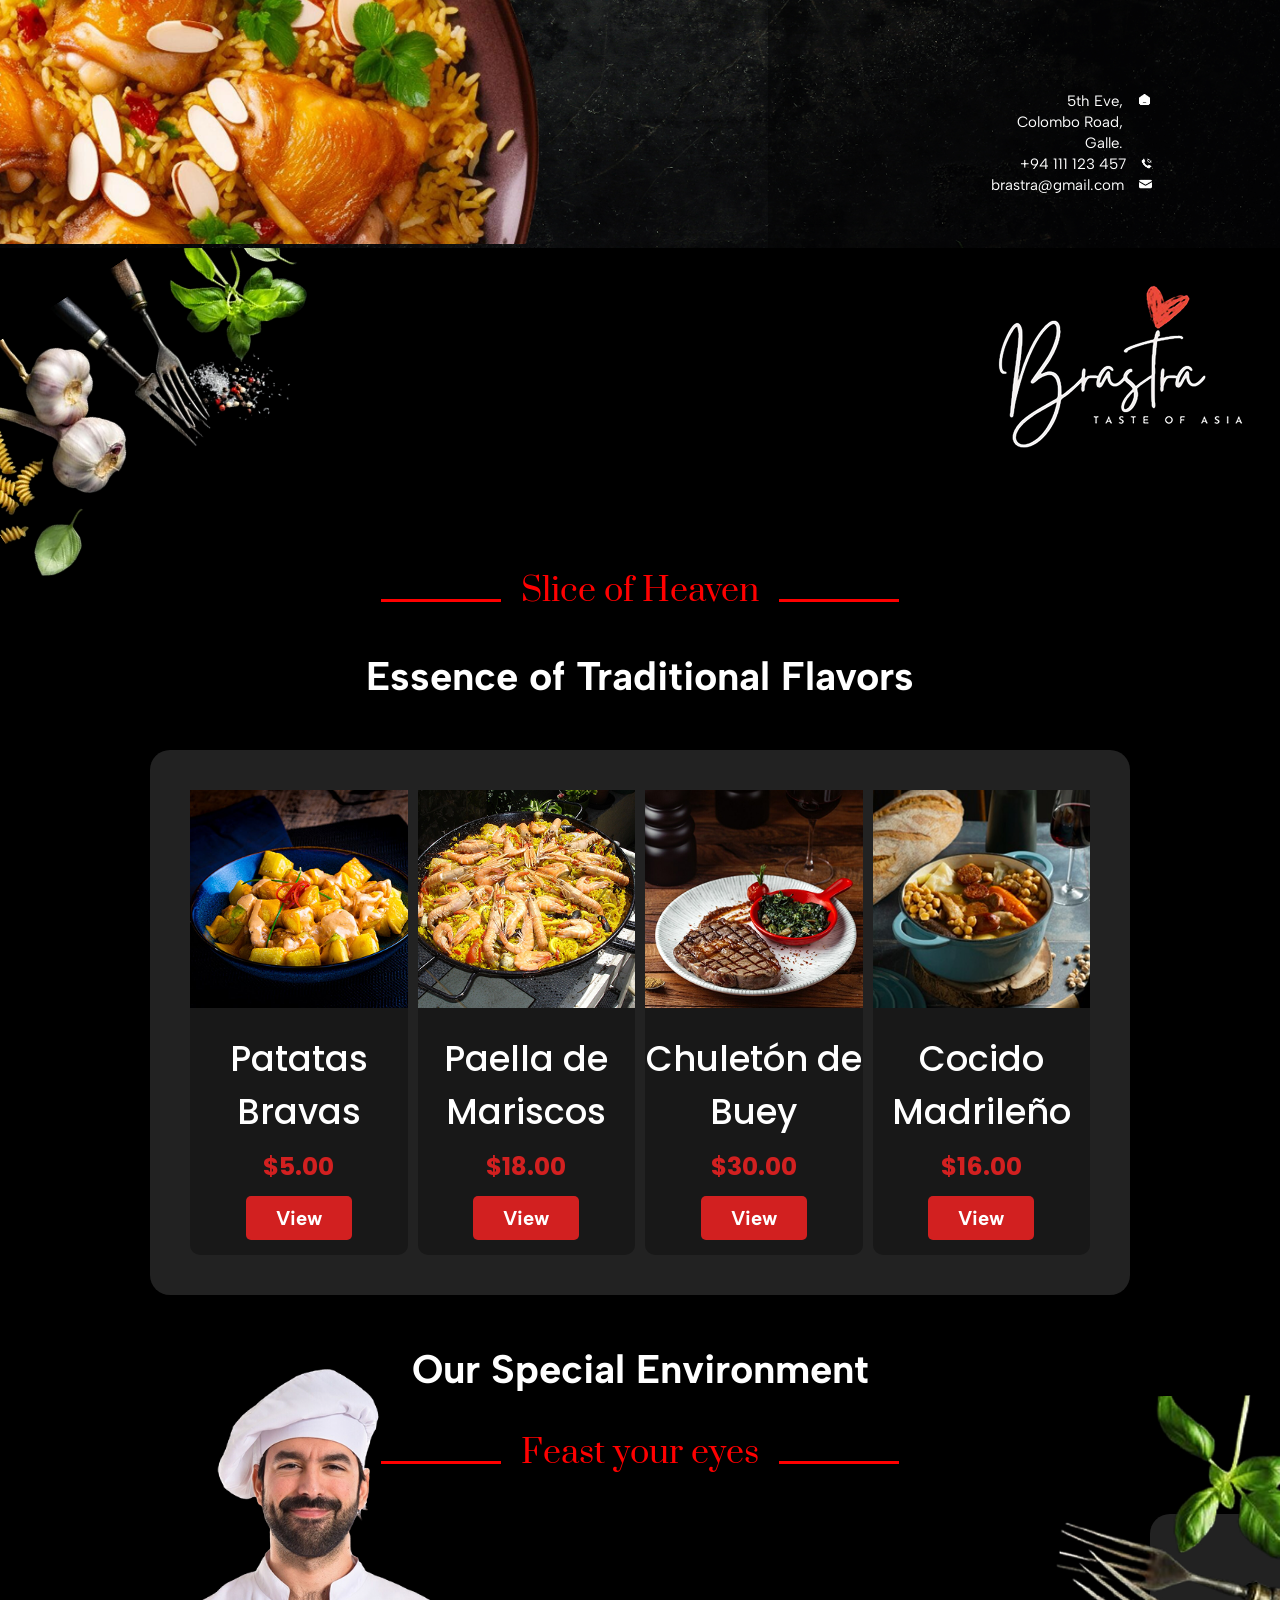
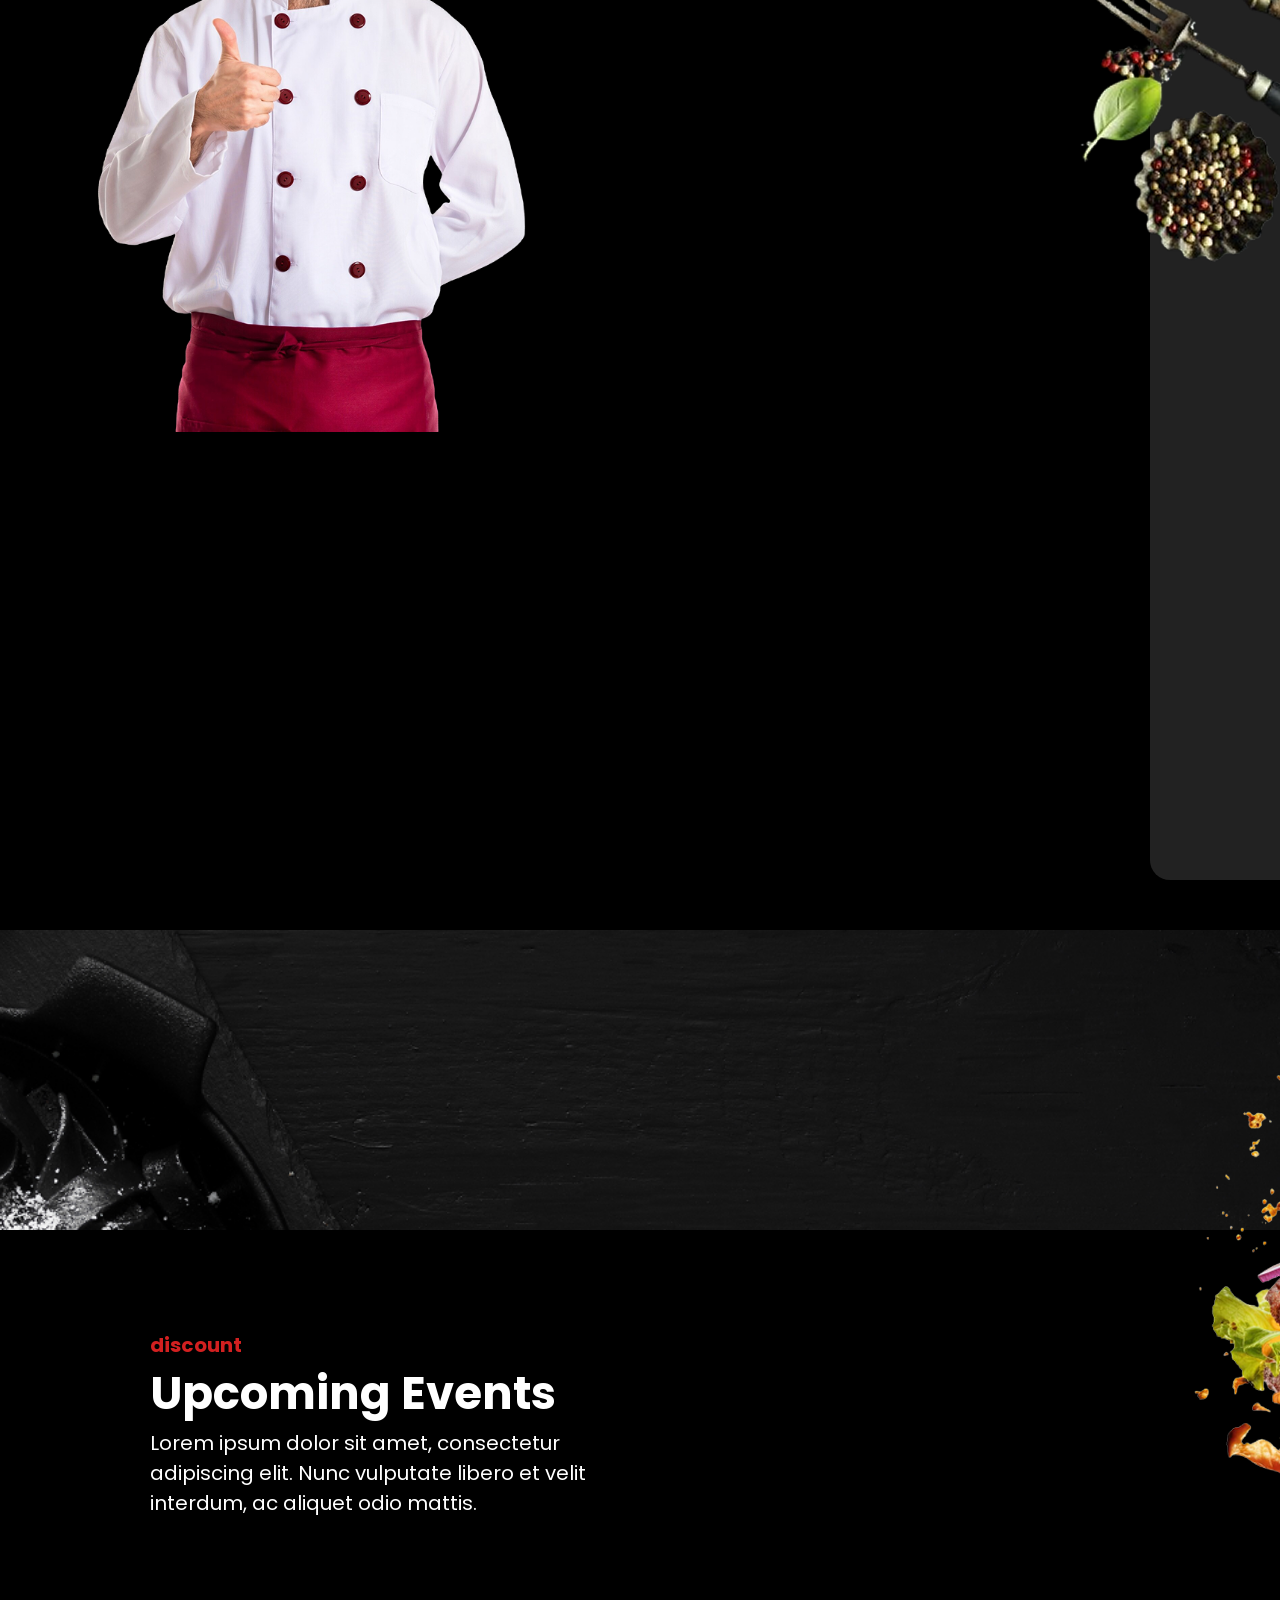
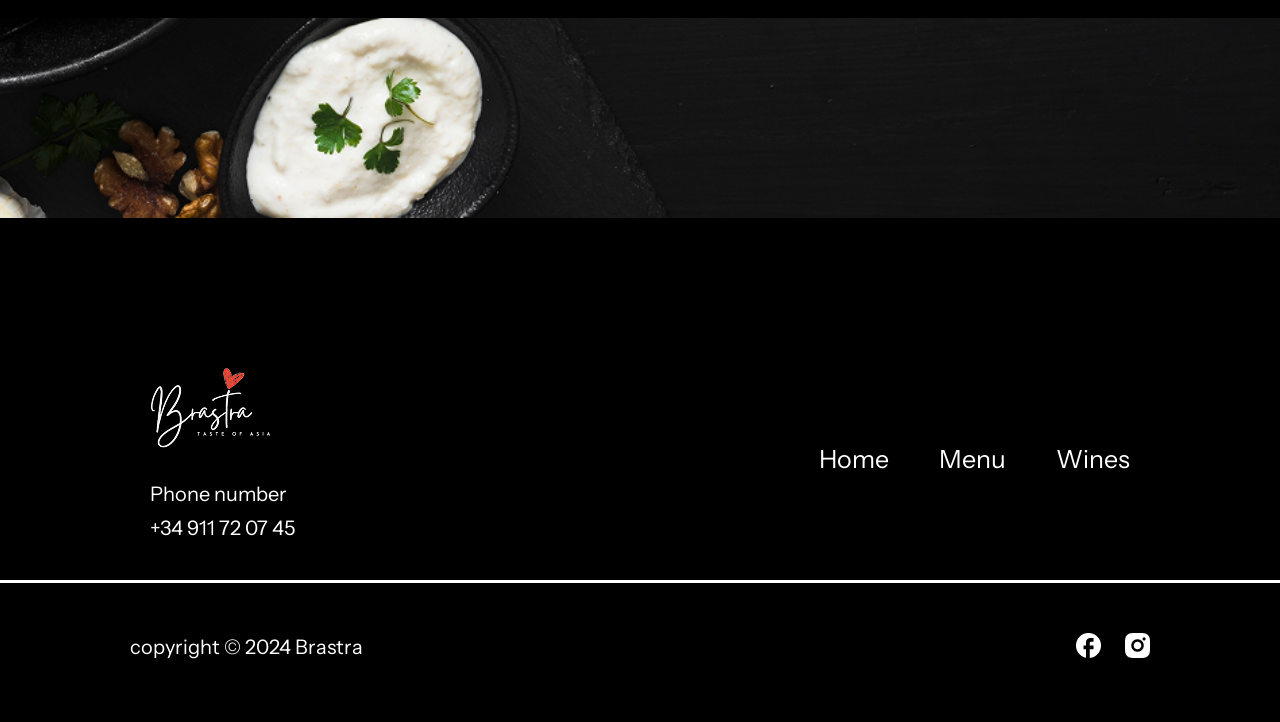
==== commit 746f376f: "fixed link" ====
--- a/index.html
+++ b/index.html
@@ -19,8 +19,8 @@
     <link rel="preconnect" href="https://fonts.gstatic.com" crossorigin>
     <link href="https://fonts.googleapis.com/css2?family=Instrument+Sans:ital,wght@0,400..700;1,400..700&display=swap"
         rel="stylesheet">
-    <link rel="stylesheet" href="stale/main.css">
-    <link rel="stylesheet" href="stale/home.css">
+    <link rel="stylesheet" href="./stale/main.css">
+    <link rel="stylesheet" href="./stale/home.css">
     <title>Document</title>
 </head>
 
@@ -29,13 +29,13 @@
     <header>
         <div class="header-box">
             <div class="header-logo">
-                <a href="index.html"><img class="img" src="img/Brastra__2_-removebg-preview.1 1.png" alt="logo"> </a>
+                <a href="./index.html"><img class="img" src="img/Brastra__2_-removebg-preview.1 1.png" alt="logo"> </a>
             </div>
             <div class="header-menu">
                 <ul class="header-menu-list">
-                    <li class="header-text"><a class="header-link" href="/index.html">Home</a></li>
-                    <li class="header-text"><a class="header-link" href="/RestaurantMenu.html">Restaurant Menu</a></li>
-                    <li class="header-text"><a class="header-link" href="/Wines.html">Wines</a></li>
+                    <li class="header-text"><a class="header-link" href="./index.html">Home</a></li>
+                    <li class="header-text"><a class="header-link" href="./RestaurantMenu.html">Restaurant Menu</a></li>
+                    <li class="header-text"><a class="header-link" href="./Wines.html">Wines</a></li>
                 </ul>
             </div>
             <div class="">
@@ -71,27 +71,33 @@
             </div>
             <div class="title-text1">
                 <div class="test">
-                    <img class="img2" src="img/Brastra__2_-removebg-preview 2.png" alt="">
-                    <div class="left-com">
-                        <img class="img3" src="img/inverted-commas 1.png" alt="">
-                    </div>
-                    <p class="p3">Welcome to Brastra, where the essence <br> of traditional flavors meets modern <br>
-                        culinary
-                        artistry.
-                        Our journey began with <br> a simple vision: to create a dining <br> experience that brings
-                        people
-                        together <br>
-                        over
-                        delicious, carefully crafted dishes <br> inspired by our roots and localb <br> ingredients. At
-                        Brastra, we
-                        believe
-                        in <br> honoring heritage while embracing <br> innovation, resulting in a menu that <br>
-                        celebrates both
-                        classic
-                        favorites and <br> unique, original creations.
-                    </p>
-                    <div class="rait-com">
-                        <img class="img4" src="img/inverted-commas 2.png" alt="">
+                    <div style="text-align: center;">
+                        <img class="img2" src="img/Brastra__2_-removebg-preview 2.png" alt="">
+                    </div>
+                    <div style="display: inline-block;">
+                        <div class="left-com">
+                            <img class="img3" src="img/inverted-commas 1.png" alt="">
+                        </div>
+                        <p class="p3">Welcome to Brastra, where the essence <br> of traditional flavors meets modern
+                            <br>
+                            culinary
+                            artistry.
+                            Our journey began with <br> a simple vision: to create a dining <br> experience that brings
+                            people
+                            together <br>
+                            over
+                            delicious, carefully crafted dishes <br> inspired by our roots and localb <br> ingredients.
+                            At
+                            Brastra, we
+                            believe
+                            in <br> honoring heritage while embracing <br> innovation, resulting in a menu that <br>
+                            celebrates both
+                            classic
+                            favorites and <br> unique, original creations.
+                        </p>
+                        <div class="rait-com" style="text-align: right;">
+                            <img class="img4" src="img/inverted-commas 2.png" alt="">
+                        </div>
                     </div>
                 </div>
                 <div class="list-text-img">
@@ -254,7 +260,169 @@
             </div>
         </div>
 
-        </footer>
+    </footer>
+
+    <script>
+        document.addEventListener("DOMContentLoaded", function () {
+            // Знаходимо всі наші картки
+            const cards = document.querySelectorAll('.carts-1');
+
+            // Налаштовуємо «виглядач»
+            const observer = new IntersectionObserver((entries) => {
+                entries.forEach(entry => {
+                    // Якщо картку видно в зоні екрану хоча б на 10%
+                    if (entry.isIntersecting) {
+                        entry.target.classList.add('visible'); // Додаємо клас анімації
+                        observer.unobserve(entry.target); // Вимикаємо стеження за цією карткою, щоб анімація не повторювалася
+                    }
+                });
+            }, {
+                threshold: 0.1 // Спрацює, як тільки покажеться верхівка картки
+            });
+
+            // Запускаємо стеження за кожною карткою
+            cards.forEach(card => {
+                observer.observe(card);
+            });
+        });
+
+    </script>
+    <script>
+        document.addEventListener("DOMContentLoaded", function () {
+            // Цей рядок тепер збирає абсолютно всі ваші блоки на сторінці!
+            const elementsToWatch = document.querySelectorAll('.carts-1, .full-text, .card-13, .box-text');
+
+            const observerOptions = {
+                root: null,
+                rootMargin: '0px',
+                threshold: 0.12 // Ефект увімкнеться, коли блок на 12% зайде на екран
+            };
+
+            const intersectionObserver = new IntersectionObserver((entries, observer) => {
+                entries.forEach(entry => {
+                    if (entry.isIntersecting) {
+                        // Додаємо клас анімації
+                        entry.target.classList.add('animated');
+
+                        // Знімаємо стеження, щоб анімація відпрацювала один раз і зафіксувалася
+                        observer.unobserve(entry.target);
+                    }
+                });
+            }, observerOptions);
+
+            // Вмикаємо стеження за кожним об'єктом
+            elementsToWatch.forEach(item => {
+                intersectionObserver.observe(item);
+            });
+        }); 
+    </script>
+    <script>
+        document.addEventListener("DOMContentLoaded", function () {
+            // Цей рядок тепер збирає абсолютно всі блоки вашого сайту для анімації!
+            const elementsToWatch = document.querySelectorAll('.carts-1, .full-text, .card-13, .box-text, .text-box-3');
+
+            const observerOptions = {
+                root: null,
+                rootMargin: '0px',
+                threshold: 0.12 // Спрацює, коли 12% блоку покажеться на екрані
+            };
+
+            const intersectionObserver = new IntersectionObserver((entries, observer) => {
+                entries.forEach(entry => {
+                    if (entry.isIntersecting) {
+                        // Додаємо клас animated, який запускає рух вгору
+                        entry.target.classList.add('animated');
+
+                        // Вимикаємо стеження, щоб анімація не пересмикувалася при кожному скролі
+                        observer.unobserve(entry.target);
+                    }
+                });
+            }, observerOptions);
+
+            // Запускаємо «виглядач» для кожного елемента
+            elementsToWatch.forEach(item => {
+                intersectionObserver.observe(item);
+            });
+        });
+    </script>
+    <script>
+        document.addEventListener("DOMContentLoaded", function () {
+            // Список усіх класів сайту, які плавно з'являються при скролі
+            const selectors = [
+                '.carts-1',
+                '.full-text',
+                '.card-13',
+                '.box-text',
+                '.text-box-3',
+                '.test' // Новий блок відгуку додано сюди!
+            ];
+
+            const elementsToWatch = document.querySelectorAll(selectors.join(', '));
+
+            const observerOptions = {
+                root: null,
+                rootMargin: '0px',
+                threshold: 0.12 // Спрацює, коли 12% блоку з'явиться на екрані
+            };
+
+            const intersectionObserver = new IntersectionObserver((entries, observer) => {
+                entries.forEach(entry => {
+                    if (entry.isIntersecting) {
+                        // Вмикаємо анімацію
+                        entry.target.classList.add('animated');
+
+                        // Вимикаємо стеження, щоб зафіксувати елемент на екрані
+                        observer.unobserve(entry.target);
+                    }
+                });
+            }, observerOptions);
+
+            // Запускаємо стеження за кожним об'єктом
+            elementsToWatch.forEach(item => {
+                intersectionObserver.observe(item);
+            });
+        });
+    </script>
+    <script>
+        document.addEventListener("DOMContentLoaded", function () {
+            // Список усіх елементів вашого сайту, які мають анімуватися
+            const selectors = [
+                '.carts-1',
+                '.full-text',
+                '.card-13',
+                '.box-text',
+                '.text-box-3',
+                '.test',
+                '.title-text' // Новий головний блок додано сюди!
+            ];
+
+            const elementsToWatch = document.querySelectorAll(selectors.join(', '));
+
+            const observerOptions = {
+                root: null,
+                rootMargin: '0px',
+                threshold: 0.1 // Спрацьовує швидко, щоб перший екран не затримувався
+            };
+
+            const intersectionObserver = new IntersectionObserver((entries, observer) => {
+                entries.forEach(entry => {
+                    if (entry.isIntersecting) {
+                        // Додаємо клас animated
+                        entry.target.classList.add('animated');
+
+                        // Знімаємо стеження, щоб зафіксувати елемент
+                        observer.unobserve(entry.target);
+                    }
+                });
+            }, observerOptions);
+
+            elementsToWatch.forEach(item => {
+                intersectionObserver.observe(item);
+            });
+        });
+    </script>
+
+
 
 </body>
 
--- a/stale/main.css
+++ b/stale/main.css
@@ -753,458 +753,612 @@
         margin-bottom: 2%;
         font-family: Poppins;
     }
+    .text-1 {
+        font-size: 26px;}
 
     .section11 {
         background-image: url(../img/Group\ 1141.png);
         background-repeat: no-repeat;
         background-size: cover;
         background-position: center;
-        width: 100%;}
-
-        .title-p {
-            color: white;
-            font-size: 7px;
-            margin-bottom: 10px;
-            font-family: "Albert Sans";
-        }
-
-        .phon-img {
-            width: 30%;
-        }
-
-        .p3 {
-            color: white;
-            font-size: 5px;
-            font-family: "Albert Sans";
-
-        }
-
-        .link-li {
-            color: white;
-            display: flex;
-            justify-content: end;
-            font-size: 7px;
-            padding-bottom: 3%;
-            padding-left: 5%;
-            font-family: "Albert Sans";
-
-
-        }
-
-        .li-img {
-            width: 60%;
-        }
-
-        .left-com {
-            text-align: left;
-            width: 100%;
-        }
-
-        .rait-com {
-            text-align: right;
-            margin-bottom: 7%;
-            width: 20%;
-        }
-
-        .img2 {
-            width: 20%;
-        }
-
-        .img-foto1 {
-            width: 0%;
-        }
-
-        .header-box {
-            display: block;
-
-        }
-
-        .header-logo {
-            display: flex;
-            justify-content: center;
-        }
-
-        .header-link {
-            font-size: 15px;
-            text-decoration: none;
-            color: white;
-            font-weight: regular;
-
-
-
-        }
-
-        .header-menu-list {
-            display: flex;
-            list-style: none;
-            gap: 3%;
-            justify-content: center;
-            margin-bottom: 5%;
-
-
-
-        }
-
-        .section13-card,
-        .section13-card1 {
-            display: block;
-            text-align: center;
-
-
-
-
-        }
-
-        .search-container {
-            display: flex;
-            align-items: center;
-            background-color: #000000;
-            border: 1px solid #ffffff;
-            border-radius: 50px;
-            padding: 2% 5%;
-            width: 100%;
-            max-width: 400px;
-            box-sizing: border-box;
-
-
-
-        }
-
-        .header-img {
-            padding-right: 2%;
-            width: 50%;
-        }
-
-        .search-input {
-            background: transparent;
-            border: none;
-            color: #ffffff;
-            outline: none;
-
-        }
-
-        .title-1 {
-            padding: 6% 10%;
-        }
-
-        .span1 {
-            font-size: 7px;
-            font-family: "Playwrite US Traditional";
-
-            font-family: "Playwrite US Trad", cursive;
-            font-optical-sizing: auto;
-            font-weight: 100;
-            font-style: normal;
-        }
-
-        .btn-link {
-            color: #C2C2C2;
-            font-size: 10px;
-            text-decoration: none;
-            padding-left: 1%;
-            font-family: Poppins;
-
-        }
-
-        .title-bnt-1 {
-            display: flex;
-            align-items: center;
-            padding: 1% 1%;
-        }
-
-        .phon-img {
-            width: 20%;
-            padding-left: 1%;
-        }
-
-        .section6 {
-            background-color: #000000;
-            padding-left: 5%;
-            padding-right: 10%;
-            padding-bottom: 50px;
-
-        }
-
-        .wine-link {
-            color: white;
-            text-decoration: none;
-            font-size: 10px;
-            font-family: "Albert Sans";
-            font-weight: 400;
-        }
-
-        .wine-link-list {
-            display: flex;
-            justify-content: center;
-            gap: 5%;
-            margin-top: 50px;
-        }
-        .footer-box {
-    display: block;
-    justify-content: space-between;
-    align-items: center;
-    padding-top: 150px;
-
-
-
-    }
-.footer-ul {
-   text-align: center;
-}
-}
-
-
-
-    @media (min-width: 768px) and (max-width:1024px) {
-        .title-h {
-            color: white;
-            font-size: 30px;
-            margin-bottom: 2%;
-            font-family: Poppins;
-        }
-
-        .title-p {
-            color: white;
-            font-size: 10px;
-            margin-bottom: 5%;
-            font-family: "Albert Sans";
-        }
-
-        .span1 {
-            font-size: 17px;
-            font-family: "Playwrite US Traditional";
-
-            font-family: "Playwrite US Trad", cursive;
-            font-optical-sizing: auto;
-            font-weight: 100;
-            font-style: normal;
-        }
-
-        .btn-link {
-            color: #C2C2C2;
-            font-size: 10px;
-            text-decoration: none;
-            margin-left: 3%;
-            margin-right: 1%;
-            font-family: Poppins;
-
-        }
-
-        .title-bnt-1 {
-            display: flex;
-            align-items: center;
-            padding: 2% 4%;
-        }
-
-        .phon-img {
-            width: 30%;
-        }
-
-        .p3 {
-            color: white;
-            font-size: 7px;
-            font-family: "Albert Sans";
-
-        }
-
-        .link-li {
-            color: white;
-            display: flex;
-            justify-content: end;
-            font-size: 10px;
-            padding-bottom: 3px;
-            font-family: "Albert Sans";
-
-
-        }
-
-        .li-img {
-            width: 60%;
-        }
-
-        .left-com {
-            text-align: left;
-            width: 20%;
-        }
-
-        .rait-com {
-            text-align: right;
-            margin-bottom: 7%;
-
-        }
-
-        .img2 {
-            width: 100%;
-        }
-
-        .img-foto1 {
-            width: 80%;
-        }
-
-
-
-
-    }
-
-    @media (min-width: 1024px) and (max-width: 1400px) {
-        .title-h {
-            color: white;
-            font-size: 60px;
-            margin-bottom: 2%;
-            font-family: Poppins;
-        }
-
-        .title-p {
-            color: white;
-            font-size: 20px;
-            margin-bottom: 5%;
-            font-family: "Albert Sans";
-        }
-
-        .span1 {
-            font-size: 40px;
-            font-family: "Playwrite US Traditional";
-
-            font-family: "Playwrite US Trad", cursive;
-            font-optical-sizing: auto;
-            font-weight: 100;
-            font-style: normal;
-        }
-
-        .btn-link {
-            color: #C2C2C2;
-            font-size: 15px;
-            text-decoration: none;
-            margin-left: 3%;
-            margin-right: 1%;
-            font-family: Poppins;
-
-        }
-
-        .title-bnt-1 {
-            display: flex;
-            align-items: center;
-            padding: 2% 4%;
-        }
-
-        .phon-img {
-            width: 30%;
-        }
-
-        .p3 {
-            color: white;
-            font-size: 15px;
-            font-family: "Albert Sans";
-
-        }
-
-        .link-li {
-            color: white;
-            display: flex;
-            justify-content: end;
-            font-size: 15px;
-            padding-bottom: 3%;
-            font-family: "Albert Sans";
-
-
-        }
-
-        .li-img {
-            width: 60%;
-        }
-
-        .left-com {
-            text-align: left;
-            width: 10%;
-        }
-
-        .rait-com {
-            text-align: right;
-            margin-bottom: 10%;
-
-        }
-
-        .img2 {
-            width: 100%;
-        }
-
-        .img-foto1 {
-            width: 90%;
-        }
-
-    }
-
-    @media (min-width: 1400px) {
-        .title-h {
-            color: white;
-            font-size: 96px;
-            margin-bottom: 2%;
-            font-family: Poppins;
-        }
-
-        .title-p {
-            color: white;
-            font-size: 20px;
-            margin-bottom: 29px;
-            font-family: "Albert Sans";
-        }
-
-        .span1 {
-            font-size: 69px;
-            font-family: "Playwrite US Traditional";
-
-            font-family: "Playwrite US Trad", cursive;
-            font-optical-sizing: auto;
-            font-weight: 100;
-            font-style: normal;
-        }
-
-        .btn-link {
-            color: #C2C2C2;
-            font-size: 20px;
-            text-decoration: none;
-            margin-left: 32px;
-            margin-right: 10px;
-            font-family: Poppins;
-
-        }
-
-        .title-bnt-1 {
-            display: flex;
-            align-items: center;
-            padding: 5px 20px;
-        }
-
-        .p3 {
-            color: white;
-            font-size: 24px;
-            font-family: "Albert Sans";
-
-        }
-
-        .link-li {
-            color: white;
-            display: flex;
-            justify-content: end;
-            font-size: 20px;
-            padding-bottom: 10px;
-            font-family: "Albert Sans";
-
-
-        }
-
-        .left-com {
-            text-align: left;
-        }
-
-        .rait-com {
-            text-align: right;
-            margin-bottom: 50px;
-        }
-
-        .img-foto1 {
-            width: 100%;
-        }
-
-
-    }+        width: 100%;
+    }
+
+    .title-p {
+        color: white;
+        font-size: 7px;
+        margin-bottom: 10px;
+        font-family: "Albert Sans";
+    }
+
+    .phon-img {
+        width: 30%;
+    }
+
+    .p3 {
+        color: white;
+       
+        font-family: "Albert Sans";
+
+    }
+
+    .link-li {
+        color: white;
+        display: flex;
+        justify-content: end;
+        padding-bottom: 3%;
+        padding-left: 5%;
+        font-family: "Albert Sans";
+        white-space: nowrap;
+
+
+    }
+
+    
+
+    .left-com {
+        text-align: left;
+        width: 100%;
+    }
+
+    .rait-com {
+        text-align: right;
+        margin-bottom: 7%;
+       
+    }
+
+    
+
+    .img-foto1 {
+        width: 0%;
+    }
+
+    .header-box {
+        display: block;
+
+    }
+
+    .header-logo {
+        display: flex;
+        justify-content: center;
+    }
+
+    .header-link {
+        font-size: 15px;
+        text-decoration: none;
+        color: white;
+        font-weight: regular;
+
+
+
+    }
+
+    .header-menu-list {
+        display: flex;
+        list-style: none;
+        gap: 3%;
+        justify-content: center;
+        margin-bottom: 5%;
+
+
+
+    }
+
+    .section13-card,
+    .section13-card1 {
+        display: block;
+        text-align: center;
+
+
+
+
+    }
+
+    .search-container {
+        display: flex;
+        align-items: center;
+        background-color: #000000;
+        border: 1px solid #ffffff;
+        border-radius: 50px;
+        padding: 2% 5%;
+        width: 100%;
+        max-width: 400px;
+        box-sizing: border-box;
+
+
+
+    }
+
+    .header-img {
+        padding-right: 2%;
+        width: 50%;
+    }
+
+    .search-input {
+        background: transparent;
+        border: none;
+        color: #ffffff;
+        outline: none;
+
+    }
+
+    .title-1 {
+        padding: 6% 10%;
+    }
+
+    .span1 {
+        font-size: 7px;
+        font-family: "Playwrite US Traditional";
+
+        font-family: "Playwrite US Trad", cursive;
+        font-optical-sizing: auto;
+        font-weight: 100;
+        font-style: normal;
+    }
+
+    .btn-link {
+        color: #C2C2C2;
+        font-size: 10px;
+        text-decoration: none;
+        padding-left: 1%;
+        font-family: Poppins;
+
+    }
+
+    .title-bnt-1 {
+        display: flex;
+        align-items: center;
+        padding: 1% 1%;
+    }
+
+    .phon-img {
+        width: 20%;
+        padding-left: 1%;
+    }
+
+    .section6 {
+        background-color: #000000;
+        padding-left: 5%;
+        padding-right: 10%;
+        padding-bottom: 50px;
+
+    }
+
+    .wine-link {
+        color: white;
+        text-decoration: none;
+        font-size: 10px;
+        font-family: "Albert Sans";
+        font-weight: 400;
+    }
+
+    .wine-link-list {
+        display: flex;
+        justify-content: center;
+        gap: 5%;
+        margin-top: 50px;
+    }
+
+    .footer-box {
+        display: block;
+        justify-content: space-between;
+        align-items: center;
+        padding-top: 150px;
+
+
+
+    }
+
+    .footer-ul {
+        text-align: center;
+    }
+}
+
+
+
+@media (min-width: 768px) and (max-width:1024px) {
+    .title-h {
+        color: white;
+        font-size: 30px;
+        margin-bottom: 2%;
+        font-family: Poppins;
+    }
+
+    .title-p {
+        color: white;
+        font-size: 10px;
+        margin-bottom: 5%;
+        font-family: "Albert Sans";
+    }
+
+    .span1 {
+        font-size: 17px;
+        font-family: "Playwrite US Traditional";
+
+        font-family: "Playwrite US Trad", cursive;
+        font-optical-sizing: auto;
+        font-weight: 100;
+        font-style: normal;
+    }
+
+    .btn-link {
+        color: #C2C2C2;
+        font-size: 10px;
+        text-decoration: none;
+        margin-left: 3%;
+        margin-right: 1%;
+        font-family: Poppins;
+
+    }
+
+    .title-bnt-1 {
+        display: flex;
+        align-items: center;
+        padding: 2% 4%;
+    }
+
+    .phon-img {
+        width: 30%;
+    }
+
+    .p3 {
+        color: white;
+        font-size: 7px;
+        font-family: "Albert Sans";
+
+    }
+
+    .link-li {
+        color: white;
+        display: flex;
+        justify-content: end;
+        font-size: 10px;
+        padding-bottom: 3px;
+        font-family: "Albert Sans";
+
+
+    }
+
+    .li-img {
+        width: 60%;
+    }
+
+    .left-com {
+        text-align: left;
+        width: 20%;
+    }
+
+    .rait-com {
+        text-align: right;
+        margin-bottom: 7%;
+
+    }
+
+    .img2 {
+        width: 100%;
+    }
+
+    .img-foto1 {
+        width: 80%;
+    }
+
+
+
+
+}
+
+@media (min-width: 1024px) and (max-width: 1400px) {
+    .title-h {
+        color: white;
+        font-size: 60px;
+        margin-bottom: 2%;
+        font-family: Poppins;
+    }
+
+    .title-p {
+        color: white;
+        font-size: 20px;
+        margin-bottom: 5%;
+        font-family: "Albert Sans";
+    }
+
+    .span1 {
+        font-size: 40px;
+        font-family: "Playwrite US Traditional";
+
+        font-family: "Playwrite US Trad", cursive;
+        font-optical-sizing: auto;
+        font-weight: 100;
+        font-style: normal;
+    }
+
+    .btn-link {
+        color: #C2C2C2;
+        font-size: 15px;
+        text-decoration: none;
+        margin-left: 3%;
+        margin-right: 1%;
+        font-family: Poppins;
+
+    }
+
+    .title-bnt-1 {
+        display: flex;
+        align-items: center;
+        padding: 2% 4%;
+    }
+
+    .phon-img {
+        width: 30%;
+    }
+
+    .p3 {
+        color: white;
+        font-size: 15px;
+        font-family: "Albert Sans";
+
+    }
+
+    .link-li {
+        color: white;
+        display: flex;
+        justify-content: end;
+        font-size: 15px;
+        padding-bottom: 3%;
+        font-family: "Albert Sans";
+
+
+    }
+
+    .li-img {
+        width: 60%;
+    }
+
+    .left-com {
+        text-align: left;
+        width: 10%;
+    }
+
+    .rait-com {
+        text-align: right;
+        margin-bottom: 10%;
+
+    }
+
+    .img2 {
+        width: 100%;
+    }
+
+    .img-foto1 {
+        width: 90%;
+    }
+
+}
+
+@media (min-width: 1400px) {
+    .title-h {
+        color: white;
+        font-size: 96px;
+        margin-bottom: 2%;
+        font-family: Poppins;
+    }
+
+    .title-p {
+        color: white;
+        font-size: 20px;
+        margin-bottom: 29px;
+        font-family: "Albert Sans";
+    }
+
+    .span1 {
+        font-size: 69px;
+        font-family: "Playwrite US Traditional";
+
+        font-family: "Playwrite US Trad", cursive;
+        font-optical-sizing: auto;
+        font-weight: 100;
+        font-style: normal;
+    }
+
+    .btn-link {
+        color: #C2C2C2;
+        font-size: 20px;
+        text-decoration: none;
+        margin-left: 32px;
+        margin-right: 10px;
+        font-family: Poppins;
+
+    }
+
+    .title-bnt-1 {
+        display: flex;
+        align-items: center;
+        padding: 5px 20px;
+    }
+
+    .p3 {
+        color: white;
+        font-size: 24px;
+        font-family: "Albert Sans";
+
+    }
+
+    .link-li {
+        color: white;
+        display: flex;
+        justify-content: end;
+        font-size: 20px;
+        padding-bottom: 10px;
+        font-family: "Albert Sans";
+
+
+    }
+
+    .left-com {
+        text-align: left;
+    }
+
+    .rait-com {
+        text-align: right;
+        margin-bottom: 50px;
+    }
+
+    .img-foto1 {
+        width: 100%;
+    }
+
+
+}
+
+/* Базовий стан карток: вони чекають скролу (сховані й опущені) */
+.carts-1 {
+    opacity: 0;
+    transform: translateY(50px);
+    transition: opacity 0.8s ease-out, transform 0.8s ease-out;
+}
+
+/* Клас, який додасть JavaScript, коли користувач побачить картку */
+.carts-1.visible {
+    opacity: 1;
+    transform: translateY(0);
+}
+
+/* Почергова затримка, щоб картки з'являлися гарно одна за одною */
+.carts-1.visible:nth-child(1) {
+    transition-delay: 0.1s;
+}
+
+.carts-1.visible:nth-child(2) {
+    transition-delay: 0.3s;
+}
+
+.carts-1.visible:nth-child(3) {
+    transition-delay: 0.5s;
+}
+
+.carts-1.visible:nth-child(4) {
+    transition-delay: 0.7s;
+}
+
+/* 1. Початковий стан: картки вина невидимі та опущені вниз */
+.card-13 {
+    opacity: 0;
+    transform: translateY(60px);
+
+    /* Налаштування плавності переходу */
+    transition: opacity 0.8s cubic-bezier(0.25, 1, 0.5, 1),
+        transform 0.8s cubic-bezier(0.25, 1, 0.5, 1);
+
+    will-change: opacity, transform;
+}
+
+/* 2. Стан, коли глядач доскролив до карток і JavaScript увімкнув анімацію */
+.card-13.animated {
+    opacity: 1;
+    transform: translateY(0);
+}
+
+/* Робимо так, щоб усі картинки, заголовки та абзаци всередині .box-text ховалися за замовчуванням */
+.box-text > img, 
+.box-text > h3, 
+.box-text > p,
+.box-text > .close-1 {
+    opacity: 0;
+    transform: translateY(45px);
+    transition: opacity 0.8s cubic-bezier(0.215, 0.610, 0.355, 1), 
+                transform 0.8s cubic-bezier(0.215, 0.610, 0.355, 1);
+    will-change: opacity, transform;
+}
+
+/* Коли скрипт додасть клас .animated до самого контейнера, його вміст почне з'являтися */
+.box-text.animated > img,
+.box-text.animated > h3,
+.box-text.animated > p,
+.box-text.animated > .close-1 {
+    opacity: 1;
+    transform: translateY(0);
+}
+
+/* Робимо невелику покрокову затримку для кожного елемента, щоб вони з'являлися по черзі (ефект хвилі) */
+.box-text.animated > *:nth-child(1) { transition-delay: 0.05s; }
+.box-text.animated > *:nth-child(2) { transition-delay: 0.15s; }
+.box-text.animated > *:nth-child(3) { transition-delay: 0.25s; }
+.box-text.animated > *:nth-child(4) { transition-delay: 0.35s; }
+.box-text.animated > *:nth-child(5) { transition-delay: 0.45s; }
+.box-text.animated > *:nth-child(6) { transition-delay: 0.55s; }
+.box-text.animated > *:nth-child(7) { transition-delay: 0.65s; }
+.box-text.animated > *:nth-child(8) { transition-delay: 0.75s; }
+
+
+/* Початковий стан для блоку з акціями (схований та опущений на 45px) */
+.text-box-3 {
+    opacity: 0;
+    transform: translateY(45px);
+    
+    /* Плавний рух із уповільненням наприкінці */
+    transition: opacity 0.9s cubic-bezier(0.215, 0.610, 0.355, 1), 
+                transform 0.9s cubic-bezier(0.215, 0.610, 0.355, 1);
+    
+    will-change: opacity, transform;
+}
+
+/* Стан, коли користувач доскролив до цього блоку */
+.text-box-3.animated {
+    opacity: 1;
+    transform: translateY(0);
+}
+
+/* Початковий стан для блоку відгуку (схований та опущений на 45px) */
+.test {
+    opacity: 0;
+    transform: translateY(45px);
+    
+    /* Плавний рух із ефектом уповільнення */
+    transition: opacity 0.9s cubic-bezier(0.215, 0.610, 0.355, 1), 
+                transform 0.9s cubic-bezier(0.215, 0.610, 0.355, 1);
+    
+    will-change: opacity, transform;
+}
+
+/* Стан, коли глядач доскролив до відгуку */
+.test.animated {
+    opacity: 1;
+    transform: translateY(0);
+}
+
+
+/* Початковий стан головного блоку тексту (схований та опущений) */
+.title-text {
+    opacity: 0;
+    transform: translateY(40px);
+    
+    /* Дуже плавна анімація для першого екрану */
+    transition: opacity 1s cubic-bezier(0.22, 1, 0.36, 1), 
+                transform 1s cubic-bezier(0.22, 1, 0.36, 1);
+    
+    will-change: opacity, transform;
+}
+
+/* Стан, коли блок стає видимим */
+.title-text.animated {
+    opacity: 1;
+    transform: translateY(0);
+}
+
+/* Початковий стан для ліній та страв у меню Tapas */
+.full-text {
+    opacity: 0;
+    transform: translateY(40px);
+    
+    /* Плавний рух */
+    transition: opacity 0.8s cubic-bezier(0.25, 1, 0.5, 1), 
+                transform 0.8s cubic-bezier(0.25, 1, 0.5, 1);
+    
+    will-change: opacity, transform;
+}
+
+/* Стан, коли користувач доскролив до страви */
+.full-text.animated {
+    opacity: 1;
+    transform: translateY(0);
+}
--- a/stale/home.css
+++ b/stale/home.css
@@ -0,0 +1,148 @@
+/* --- АДАПТИВНА ВЕРСТКА --- */
+.img5,
+.img6 {
+  width: 100%;
+}
+@media (max-width: 1024px) {
+    /* Секція зі стравами (Grid) */
+    .box-full-manu {
+        grid-template-columns: 1fr 1fr; /* 2 колонки замість 4 */
+        margin-left: 20px;
+        margin-right: 20px;
+        padding: 20px;
+    }
+
+    /* Секція "Our Special Environment" */
+    .box-text {
+        margin-left: auto;
+        margin-right: auto;
+        display: block;
+        width: 90%;
+        padding: 40px 20px;
+    }
+
+    .posion-1, .posion-2 {
+        display: none; /* Ховаємо декоративні елементи, що перекривають текст */
+    }
+
+    /* Секція зі знижкою */
+    .box-section3 {
+        flex-direction: column;
+        padding-top: 50px;
+        padding-bottom: 50px;
+    }
+
+    .text-box-3 {
+        width: 100%;
+        padding-left: 20px;
+        padding-right: 20px;
+        text-align: center;
+    }
+
+    .img-3 {
+        position: static;
+        width: 100%;
+        margin-top: 20px;
+    }
+}
+
+@media (max-width: 768px) {
+    /* Header */
+    .header-box {
+        flex-direction: column;
+        gap: 20px;
+    }
+
+    .header-menu-list {
+        padding: 0;
+    }
+
+    /* Головний екран */
+    .title-1 {
+        padding: 100px 20px;
+        background-size: cover;
+        background-position: center;
+        text-align: center;
+    }
+
+    .title-box {
+        width: 100%;
+    }
+
+    .title-h {
+        font-size: 36px !important;
+    }
+
+    .span1 {
+        font-size: 24px !important;
+    }
+
+    /* Секція "Welcome" */
+    .title-full {
+        flex-direction: column;
+        align-items: center;
+    }
+
+    .title-text1 {
+        width: 100%;
+        padding-right: 0;
+    }
+
+    .img-foto1 {
+        display: none; /* Ховаємо велике фото на мобільних для економії місця */
+    }
+
+    /* Меню страв */
+    .box-full-manu {
+        grid-template-columns: 1fr; /* 1 колонка */
+    }
+
+    .cart-p {
+        font-size: 24px;
+    }
+
+    /* Футер */
+    .footer-box {
+        flex-direction: column;
+        text-align: center;
+        padding-top: 50px;
+    }
+
+    .footer-logo {
+        margin-left: 0;
+        margin-bottom: 30px;
+    }
+
+    .footer-ul {
+        margin-right: 0;
+        flex-direction: column;
+        gap: 15px;
+    }
+
+    .footer-line {
+        width: 90%;
+    }
+
+    .footer-box-2 {
+        flex-direction: column;
+        gap: 20px;
+    }
+
+    .footer-a-2 {
+        margin-left: 0;
+    }
+
+    .foto-link1 {
+        margin-right: 0;
+    }
+}
+
+@media (max-width: 480px) {
+    .title-h {
+        font-size: 28px !important;
+    }
+    
+    .search-container {
+        max-width: 100%;
+    }
+}
